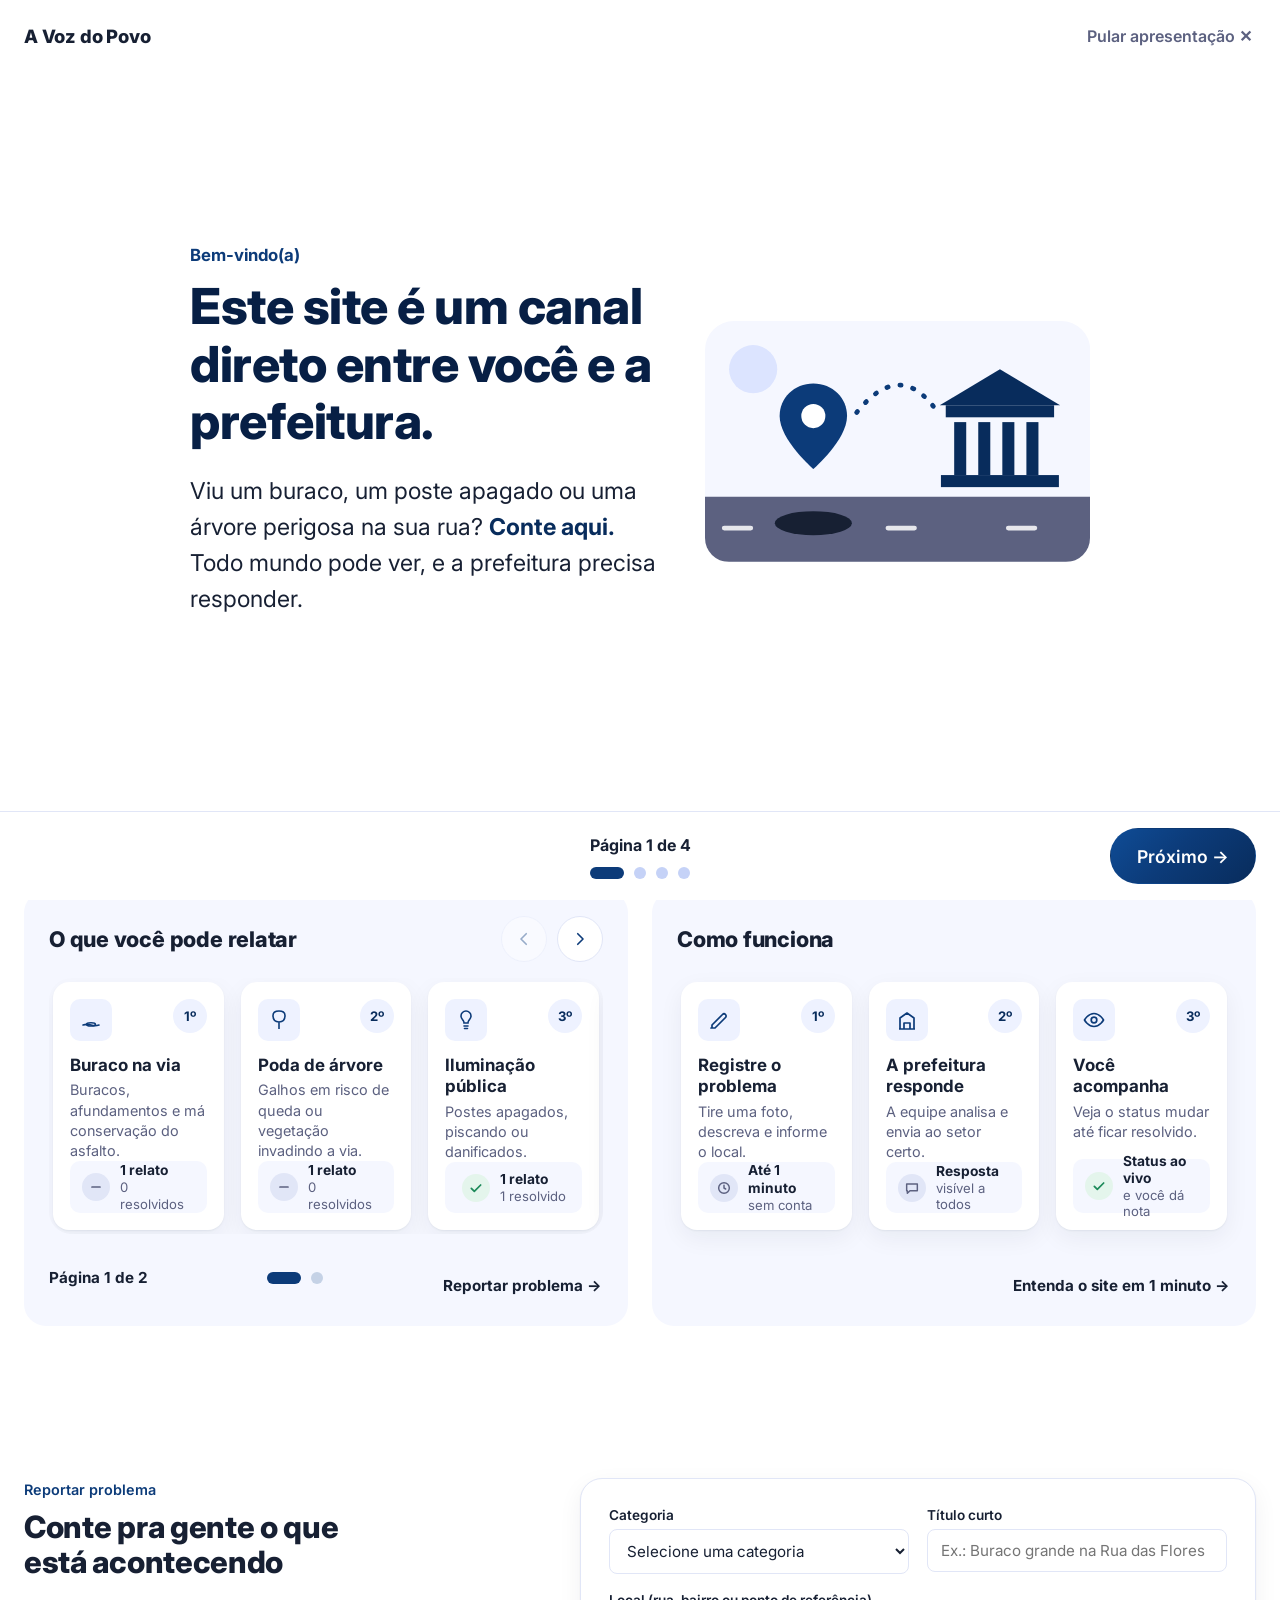
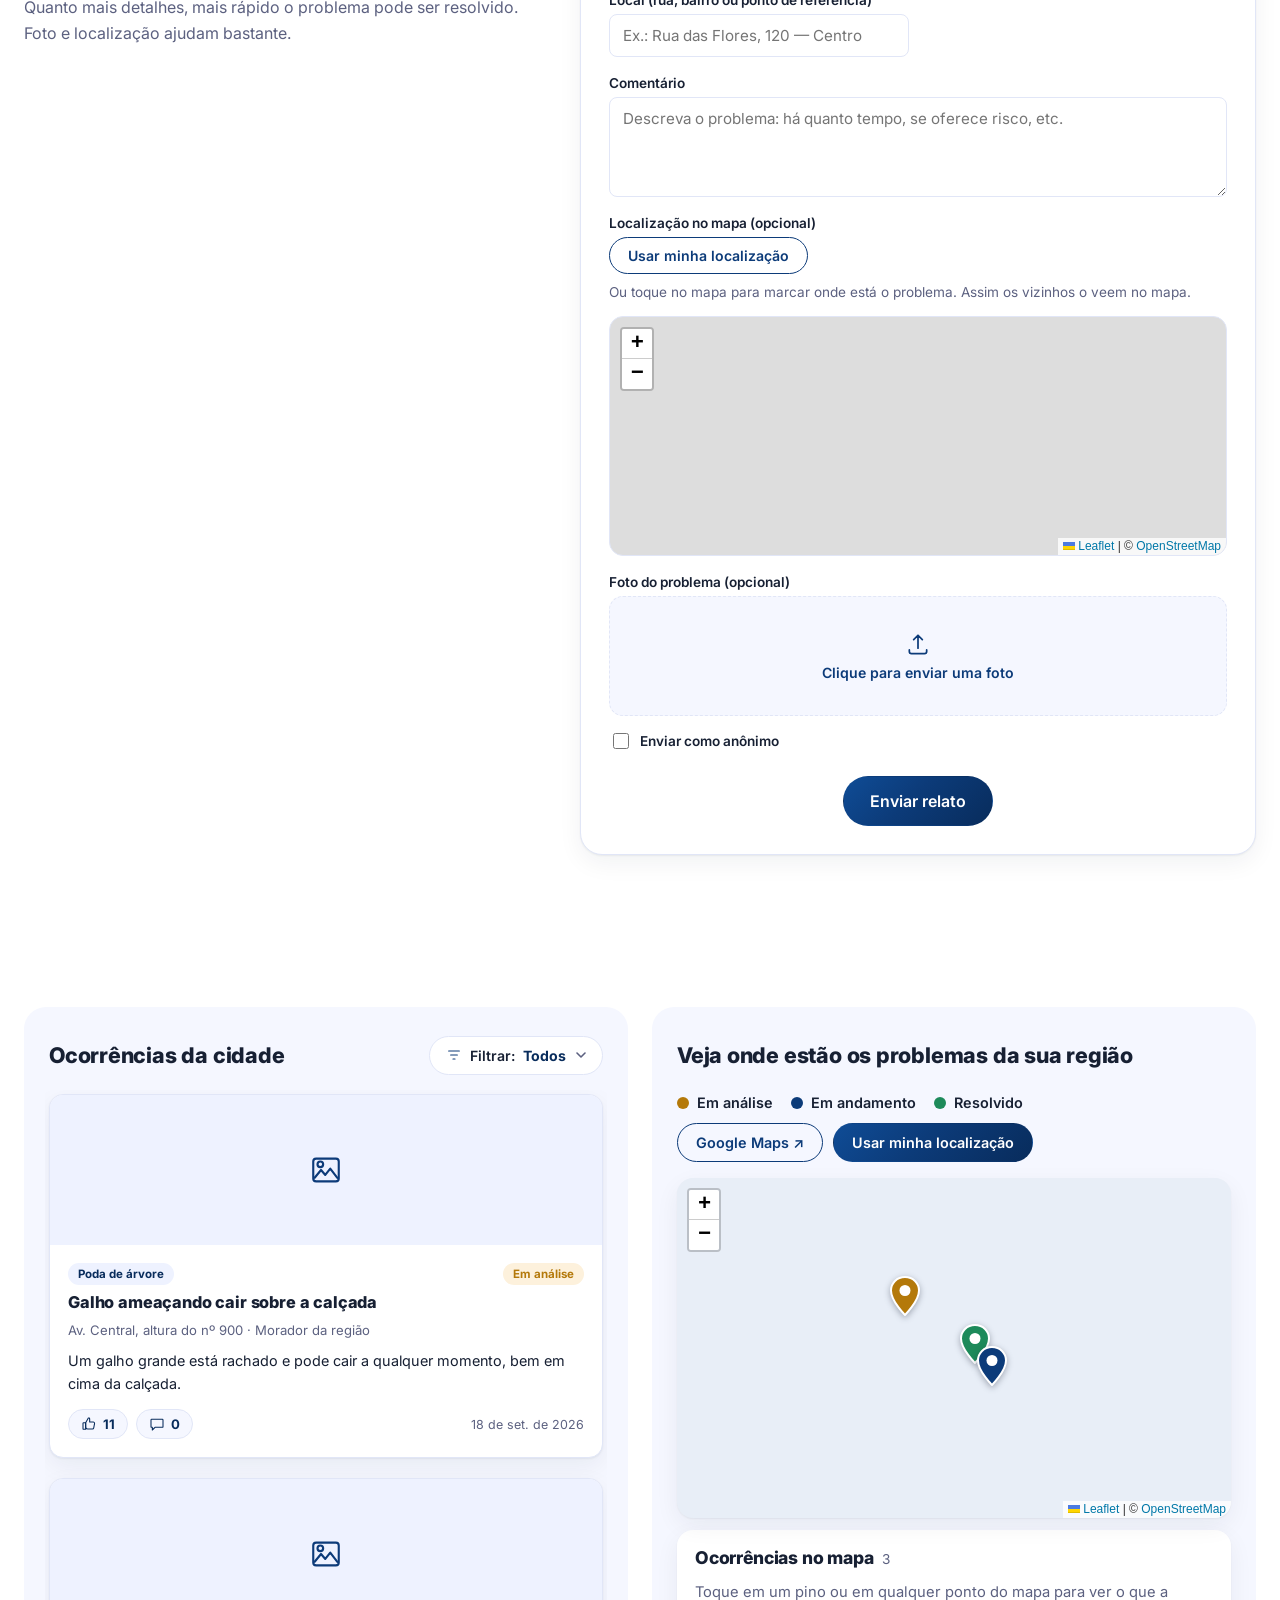
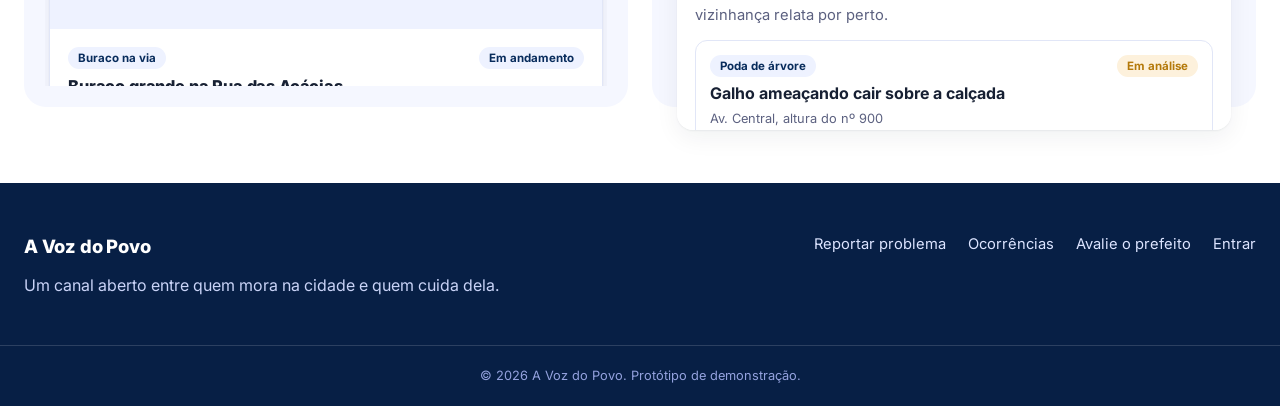
==== index.html @ 89f62aae "Coloca Ocorrências da cidade e o mapa lado a lado no fim da página Co-Authored-By: Claude Sonnet 5 <" ====
<!doctype html>
<html lang="pt-BR">
<head>
<meta charset="UTF-8">
<meta name="viewport" content="width=device-width, initial-scale=1">
<title>A Voz do Povo — Reporte problemas da sua cidade</title>
<meta name="description" content="Plataforma cidadã para relatar buracos, poda de árvores, iluminação e outros problemas urbanos com fotos e acompanhamento.">
<link rel="icon" href="data:image/svg+xml,<svg xmlns=%22http://www.w3.org/2000/svg%22 viewBox=%220 0 100 100%22><rect width=%22100%22 height=%22100%22 rx=%2222%22 fill=%22%230C3B79%22/><text x=%2250%22 y=%2266%22 font-size=%2258%22 text-anchor=%22middle%22 fill=%22white%22 font-family=%22sans-serif%22>V</text></svg>">
<link rel="preconnect" href="https://fonts.googleapis.com">
<link rel="preconnect" href="https://fonts.gstatic.com" crossorigin>
<link href="https://fonts.googleapis.com/css2?family=Inter:wght@400;500;600;700;800;900&display=swap" rel="stylesheet">
 <link rel="stylesheet" href="assets/leaflet/leaflet.css">
 <link rel="stylesheet" href="styles.css">
</head>
<body>

<header class="site-header">
  <div class="wrap header-inner">
    <a class="brand" href="index.html" id="headerBrand">
      <span class="brand-name">A Voz do Povo</span>
    </a>
    <form class="header-search-compact" id="headerSearchCompact" role="search">
      <svg width="16" height="16" viewBox="0 0 24 24" fill="none" aria-hidden="true"><circle cx="11" cy="11" r="7" stroke="#5C6180" stroke-width="1.8"/><path d="m20 20-3.5-3.5" stroke="#5C6180" stroke-width="1.8" stroke-linecap="round"/></svg>
      <input type="search" id="headerSearchCompactInput" placeholder="Buscar ocorrências...">
    </form>
    <div class="nav-panel" id="navPanel">
      <nav class="main-nav" id="mainNav">
        <div class="nav-dropdown">
          <button type="button" class="nav-dropdown-trigger">Para você <svg class="chevron" width="10" height="6" viewBox="0 0 10 6" fill="none"><path d="m1 1 4 4 4-4" stroke="currentColor" stroke-width="1.6" stroke-linecap="round" stroke-linejoin="round"/></svg></button>
          <div class="nav-dropdown-menu">
            <a href="#" data-open-intro>Entenda o site</a>
            <a href="#reportar">Reportar problema</a>
            <a href="#categorias">Categorias</a>
            <a href="#como-funciona">Como funciona</a>
            <a href="#ocorrencias">Ocorrências</a>
            <a href="#mapa">Mapa das ocorrências</a>
            <a href="prefeito.html">Avalie o prefeito</a>
          </div>
        </div>
        <div class="nav-dropdown">
          <button type="button" class="nav-dropdown-trigger">Para a prefeitura <svg class="chevron" width="10" height="6" viewBox="0 0 10 6" fill="none"><path d="m1 1 4 4 4-4" stroke="currentColor" stroke-width="1.6" stroke-linecap="round" stroke-linejoin="round"/></svg></button>
          <div class="nav-dropdown-menu">
            <a href="#ocorrencias" id="navResponderLink" hidden>Responder relatos</a>
            <a href="login.html?tipo=prefeitura#criar-conta" id="navEntrarPrefeituraLink">Sou da prefeitura ou prefeito</a>
            <a href="historico.html">Histórico de partidos</a>
          </div>
        </div>
      </nav>
      <div class="header-actions">
        <span class="user-chip" id="userChip" hidden></span>
        <a class="btn btn-ghost" id="loginLink" href="login.html">Entrar</a>
        <a class="btn btn-primary" href="login.html#criar-conta">Criar conta</a>
      </div>
    </div>
    <button class="nav-toggle" id="navToggle" aria-label="Abrir menu" aria-expanded="false">
      <span></span><span></span><span></span>
    </button>
  </div>
</header>

<main>
  <!-- HERO -->
  <section class="hero">
    <div class="wrap hero-inner">
      <div class="hero-copy">
        <p class="eyebrow">Participação cidadã</p>
        <h1>Seja para reportar ou avaliar,<br> facilitamos o caminho até a prefeitura.</h1>
        <p class="hero-lede">Busque ocorrências da sua rua ou registre um novo problema em menos de um minuto.</p>
        <button type="button" class="hero-intro-link" data-open-intro>
          <svg width="18" height="18" viewBox="0 0 24 24" fill="none" aria-hidden="true"><path d="M4 5.5A1.5 1.5 0 0 1 5.5 4H11v15H5.5A1.5 1.5 0 0 0 4 20.5v-15Zm16 0A1.5 1.5 0 0 0 18.5 4H13v15h5.5a1.5 1.5 0 0 1 1.5 1.5v-15Z" stroke="currentColor" stroke-width="1.6" stroke-linejoin="round"/></svg>
          Primeira vez aqui? Entenda o site em 1 minuto
        </button>

        <form class="hero-search" id="heroSearchForm" role="search">
          <svg width="18" height="18" viewBox="0 0 24 24" fill="none" aria-hidden="true"><circle cx="11" cy="11" r="7" stroke="#5C6180" stroke-width="1.8"/><path d="m20 20-3.5-3.5" stroke="#5C6180" stroke-width="1.8" stroke-linecap="round"/></svg>
          <input type="search" id="heroSearchInput" placeholder="Buscar por rua, bairro ou tipo de problema...">
          <button type="submit" class="btn btn-primary">Buscar</button>
        </form>

        <p class="hero-tools-label">Ferramentas para você</p>
        <div class="hero-tools">
          <a href="#reportar" class="hero-tool hero-tool-primary">
            <span class="hero-tool-icon"><svg width="20" height="20" viewBox="0 0 24 24" fill="none"><path d="M12 5v14M5 12h14" stroke="#fff" stroke-width="1.8" stroke-linecap="round"/></svg></span>
            Reportar problema
          </a>
          <a href="#ocorrencias" class="hero-tool">
            <span class="hero-tool-icon"><svg width="20" height="20" viewBox="0 0 24 24" fill="none"><path d="M4 6h16M4 12h16M4 18h10" stroke="#0C3B79" stroke-width="1.8" stroke-linecap="round"/></svg></span>
            Ver ocorrências
          </a>
          <a href="prefeito.html" class="hero-tool">
            <span class="hero-tool-icon"><svg width="20" height="20" viewBox="0 0 24 24" fill="none"><path d="m12 3 2.4 4.9 5.4.8-3.9 3.8.9 5.4-4.8-2.6-4.8 2.6.9-5.4-3.9-3.8 5.4-.8L12 3Z" stroke="#0C3B79" stroke-width="1.6" stroke-linejoin="round"/></svg></span>
            Avalie o prefeito
          </a>
          <a href="login.html?tipo=prefeitura#criar-conta" class="hero-tool" id="heroPrefeituraTool">
            <span class="hero-tool-icon"><svg width="20" height="20" viewBox="0 0 24 24" fill="none"><path d="M4 21h16M5 21V10l7-5 7 5v11M9 21v-6h6v6" stroke="#0C3B79" stroke-width="1.6" stroke-linejoin="round"/></svg></span>
            Painel da prefeitura
          </a>
        </div>
      </div>
      <div class="hero-art" aria-hidden="true">
        <div class="hero-visual">
          <img src="assets/hero-photo.jpg" alt="" class="hero-photo">
        </div>
      </div>
    </div>
  </section>

  <!-- CATEGORIAS + COMO FUNCIONA (dois painéis lado a lado) -->
  <section class="section" id="categorias">
    <div class="wrap duo-wrap">
      <div class="duo-head">
        <h2>Descubra o que a sua cidade está resolvendo</h2>
        <p>Estes são os tipos de problema que a população relata e como cada um está sendo respondido pela prefeitura.</p>
      </div>
      <div class="duo-grid">

      <div class="balloon-panel duo-panel">
        <div class="cat-carousel" id="catCarousel" aria-roledescription="carrossel" aria-label="Tipos de problema que você pode relatar">
          <div class="cat-carousel-head">
            <h2>O que você pode relatar</h2>
            <div class="cat-arrows">
              <button type="button" class="cat-arrow" id="catPrev" aria-label="Categorias anteriores">
                <svg width="18" height="18" viewBox="0 0 24 24" fill="none" aria-hidden="true"><path d="m15 5-7 7 7 7" stroke="currentColor" stroke-width="2.2" stroke-linecap="round" stroke-linejoin="round"/></svg>
              </button>
              <button type="button" class="cat-arrow" id="catNext" aria-label="Próximas categorias">
                <svg width="18" height="18" viewBox="0 0 24 24" fill="none" aria-hidden="true"><path d="m9 5 7 7-7 7" stroke="currentColor" stroke-width="2.2" stroke-linecap="round" stroke-linejoin="round"/></svg>
              </button>
            </div>
          </div>
          <div class="cat-track" id="catTrack" tabindex="0" aria-label="Deslize para ver as categorias"><!-- injetado via JS --></div>
          <div class="cat-foot">
            <p class="cat-counter" id="catCounter" aria-live="polite">Página 1 de 2</p>
            <div class="cat-dots" id="catDots" role="group" aria-label="Ir para a página"></div>
            <button type="button" class="duo-link cat-report-link" id="catReportLink">Reportar problema <span aria-hidden="true">→</span></button>
          </div>
        </div>
      </div>

      <div class="balloon-panel duo-panel" id="como-funciona">
        <div class="cat-carousel-head">
          <h2>Como funciona</h2>
        </div>
        <ol class="cat-slide-grid steps-grid">
          <li class="cat-card2 step-card">
            <span class="cat-slide-top">
              <span class="cat-slide-icon"><svg width="24" height="24" viewBox="0 0 24 24" fill="none" aria-hidden="true"><path d="M4 20h4l10.5-10.5a2.1 2.1 0 0 0-3-3L5 17v3Z" stroke="currentColor" stroke-width="1.7" stroke-linejoin="round"/></svg></span>
              <span class="cat-rank" aria-hidden="true">1º</span>
            </span>
            <span class="cat-card-name">Registre o problema</span>
            <span class="cat-card-desc">Tire uma foto, descreva e informe o local.</span>
            <span class="cat-slide-stats">
              <span class="cat-stat-badge"><svg width="16" height="16" viewBox="0 0 24 24" fill="none" aria-hidden="true"><circle cx="12" cy="12" r="8" stroke="currentColor" stroke-width="2.2"/><path d="M12 8v4l2.5 1.5" stroke="currentColor" stroke-width="2.2" stroke-linecap="round"/></svg></span>
              <span class="cat-stat-text"><strong>Até 1 minuto</strong><span>sem conta</span></span>
            </span>
          </li>
          <li class="cat-card2 step-card">
            <span class="cat-slide-top">
              <span class="cat-slide-icon"><svg width="24" height="24" viewBox="0 0 24 24" fill="none" aria-hidden="true"><path d="M4 21h16M5 21V10l7-5 7 5v11M9 21v-6h6v6" stroke="currentColor" stroke-width="1.7" stroke-linejoin="round"/></svg></span>
              <span class="cat-rank" aria-hidden="true">2º</span>
            </span>
            <span class="cat-card-name">A prefeitura responde</span>
            <span class="cat-card-desc">A equipe analisa e envia ao setor certo.</span>
            <span class="cat-slide-stats">
              <span class="cat-stat-badge"><svg width="16" height="16" viewBox="0 0 24 24" fill="none" aria-hidden="true"><path d="M4 6h16v10H9l-4 4v-4H4V6Z" stroke="currentColor" stroke-width="2.2" stroke-linejoin="round"/></svg></span>
              <span class="cat-stat-text"><strong>Resposta</strong><span>visível a todos</span></span>
            </span>
          </li>
          <li class="cat-card2 step-card">
            <span class="cat-slide-top">
              <span class="cat-slide-icon"><svg width="24" height="24" viewBox="0 0 24 24" fill="none" aria-hidden="true"><path d="M2.5 12S6 5.5 12 5.5 21.5 12 21.5 12 18 18.5 12 18.5 2.5 12 2.5 12Z" stroke="currentColor" stroke-width="1.7" stroke-linejoin="round"/><circle cx="12" cy="12" r="2.8" stroke="currentColor" stroke-width="1.7"/></svg></span>
              <span class="cat-rank" aria-hidden="true">3º</span>
            </span>
            <span class="cat-card-name">Você acompanha</span>
            <span class="cat-card-desc">Veja o status mudar até ficar resolvido.</span>
            <span class="cat-slide-stats">
              <span class="cat-stat-badge is-ok"><svg width="16" height="16" viewBox="0 0 24 24" fill="none" aria-hidden="true"><path d="m5 12.5 4.5 4.5L19 7.5" stroke="currentColor" stroke-width="2.6" stroke-linecap="round" stroke-linejoin="round"/></svg></span>
              <span class="cat-stat-text"><strong>Status ao vivo</strong><span>e você dá nota</span></span>
            </span>
          </li>
        </ol>
        <div class="cat-foot cat-foot-end">
          <button type="button" class="duo-link" data-open-intro>Entenda o site em 1 minuto <span aria-hidden="true">→</span></button>
        </div>
      </div>

      </div>
    </div>
  </section>

  <!-- FORMULÁRIO -->
  <section class="section" id="reportar">
    <div class="wrap report-wrap">
      <div class="report-intro">
        <p class="eyebrow">Reportar problema</p>
        <h2>Conte pra gente o que está acontecendo</h2>
        <p class="muted">Quanto mais detalhes, mais rápido o problema pode ser resolvido. Foto e localização ajudam bastante.</p>
      </div>

      <form class="report-form" id="reportForm" novalidate>
        <div class="field">
          <label for="categoria">Categoria</label>
          <select id="categoria" name="categoria" required>
            <option value="" disabled selected>Selecione uma categoria</option>
            <option value="Buraco na via">Buraco na via</option>
            <option value="Poda de árvore">Poda de árvore</option>
            <option value="Iluminação pública">Iluminação pública</option>
            <option value="Calçada e acessibilidade">Calçada e acessibilidade</option>
            <option value="Lixo e limpeza">Lixo e limpeza</option>
            <option value="Outro">Outro</option>
          </select>
        </div>

        <div class="field">
          <label for="titulo">Título curto</label>
          <input type="text" id="titulo" name="titulo" maxlength="80" placeholder="Ex.: Buraco grande na Rua das Flores" required>
        </div>

        <div class="field">
          <label for="endereco">Local (rua, bairro ou ponto de referência)</label>
          <input type="text" id="endereco" name="endereco" placeholder="Ex.: Rua das Flores, 120 — Centro" required>
        </div>

        <div class="field field-full">
          <label for="comentario">Comentário</label>
          <textarea id="comentario" name="comentario" rows="4" placeholder="Descreva o problema: há quanto tempo, se oferece risco, etc." required></textarea>
        </div>

        <div class="field field-full">
          <label id="pickLabel">Localização no mapa (opcional)</label>
          <div class="pick-bar">
            <button type="button" class="btn btn-outline" id="pickLocate">Usar minha localização</button>
            <button type="button" class="link-btn" id="pickClear" hidden>Remover marcação</button>
            <a class="link-btn" id="pickGmaps" href="#" target="_blank" rel="noopener" hidden>Conferir no Google Maps ↗</a>
            <span class="pick-hint" id="pickHint">Ou toque no mapa para marcar onde está o problema. Assim os vizinhos o veem no mapa.</span>
          </div>
          <div class="pick-map" id="pickMap" role="application" aria-labelledby="pickLabel"></div>
        </div>

        <div class="field field-full">
          <label for="foto">Foto do problema (opcional)</label>
          <div class="upload-box" id="uploadBox">
            <input type="file" id="foto" name="foto" accept="image/*">
            <div class="upload-empty" id="uploadEmpty">
              <svg width="26" height="26" viewBox="0 0 24 24" fill="none"><path d="M4 16.5V18a2 2 0 0 0 2 2h12a2 2 0 0 0 2-2v-1.5M12 3v12m0-12 4 4m-4-4-4 4" stroke="#0C3B79" stroke-width="1.6" stroke-linecap="round" stroke-linejoin="round"/></svg>
              <span>Clique para enviar uma foto</span>
            </div>
            <img id="uploadPreview" alt="Pré-visualização da foto enviada" hidden>
          </div>
        </div>

        <div class="field field-full anon-row">
          <label class="checkbox">
            <input type="checkbox" id="anonimo" name="anonimo">
            <span>Enviar como anônimo</span>
          </label>
        </div>

        <div class="field field-full form-actions">
          <button type="submit" class="btn btn-primary btn-lg">Enviar relato</button>
          <span class="form-msg" id="formMsg" role="status" aria-live="polite"></span>
        </div>
      </form>
    </div>
  </section>

  <!-- OCORRÊNCIAS + MAPA (dois painéis lado a lado) -->
  <section class="section" id="ocorrencias-mapa">
    <div class="wrap duo-wrap">
      <div class="duo-grid">

        <div class="balloon-panel duo-panel" id="ocorrencias">
          <div class="cat-carousel-head">
            <h2>Ocorrências da cidade</h2>
            <div class="filter-dropdown" id="filterDropdown">
              <button type="button" class="filter-trigger" id="filterTrigger">
                <svg width="16" height="16" viewBox="0 0 24 24" fill="none" aria-hidden="true"><path d="M4 6h16M7 12h10M10.5 18h3" stroke="#0C3B79" stroke-width="1.8" stroke-linecap="round"/></svg>
                Filtrar: <strong id="filterTriggerLabel">Todos</strong>
                <svg class="chevron" width="10" height="6" viewBox="0 0 10 6" fill="none" aria-hidden="true"><path d="m1 1 4 4 4-4" stroke="currentColor" stroke-width="1.6" stroke-linecap="round" stroke-linejoin="round"/></svg>
              </button>
              <div class="filter-menu filter-menu-right">
                <button type="button" class="filter-option is-active" data-filter="todos">Todos</button>
                <button type="button" class="filter-option" data-filter="Em análise">Em análise</button>
                <button type="button" class="filter-option" data-filter="Em andamento">Em andamento</button>
                <button type="button" class="filter-option" data-filter="Resolvido">Resolvido</button>
                <button type="button" class="filter-option" data-filter="Respondidos">Respondidos</button>
                <button type="button" class="filter-option" data-filter="Não respondidos">Não respondidos</button>
              </div>
            </div>
          </div>

          <p class="search-indicator" id="searchIndicator" hidden>
            Resultados para "<span id="searchIndicatorTerm"></span>"
            <button type="button" id="searchIndicatorClear">✕ limpar busca</button>
          </p>

          <div class="feed-scroll">
            <div class="feed-grid" id="feedGrid"><!-- injetado via JS --></div>
            <p class="feed-empty" id="feedEmpty" hidden>Nenhuma ocorrência encontrada para esse filtro.</p>
          </div>
        </div>

        <div class="balloon-panel duo-panel" id="mapa">
          <div class="cat-carousel-head">
            <h2>Veja onde estão os problemas da sua região</h2>
          </div>
          <div class="map-toolbar">
            <ul class="map-legend" aria-label="Legenda dos pinos">
              <li><span class="dot dot-analise"></span>Em análise</li>
              <li><span class="dot dot-andamento"></span>Em andamento</li>
              <li><span class="dot dot-resolvido"></span>Resolvido</li>
            </ul>
            <div class="map-actions">
              <a class="btn btn-outline" id="mapGmaps" href="https://www.google.com/maps" target="_blank" rel="noopener">Google Maps ↗</a>
              <button type="button" class="btn btn-primary" id="mapLocate">Usar minha localização</button>
            </div>
          </div>
          <div class="map-stack">
            <div class="map-canvas" id="occMap" role="application" aria-label="Mapa das ocorrências. As mesmas informações estão na lista abaixo do mapa."></div>
            <aside class="map-side" id="mapSide" aria-live="polite"></aside>
          </div>
        </div>

      </div>
    </div>
  </section>
</main>

<footer class="site-footer">
  <div class="wrap footer-inner">
    <div>
      <span class="brand-name light">A Voz do Povo</span>
      <p class="muted-light">Um canal aberto entre quem mora na cidade e quem cuida dela.</p>
    </div>
    <div class="footer-links">
      <a href="#reportar">Reportar problema</a>
      <a href="#ocorrencias">Ocorrências</a>
      <a href="prefeito.html">Avalie o prefeito</a>
      <a href="login.html">Entrar</a>
    </div>
  </div>
  <p class="footer-copy">© <span id="year"></span> A Voz do Povo. Protótipo de demonstração.</p>
</footer>
<!-- APRESENTAÇÃO EM PÁGINAS (primeira visita) -->
<div class="intro" id="intro" role="dialog" aria-modal="true" aria-label="Apresentação: entenda o que é A Voz do Povo" hidden>
  <div class="intro-top">
    <span class="brand-name">A Voz do Povo</span>
    <button type="button" class="intro-skip" id="introSkip">Pular apresentação <span aria-hidden="true">✕</span></button>
  </div>

  <div class="intro-stage" id="introStage">

    <section class="intro-slide" aria-labelledby="introT1">
      <div class="intro-grid">
        <div class="intro-text">
          <p class="intro-eyebrow">Bem-vindo(a)</p>
          <h2 id="introT1" tabindex="-1">Este site é um canal direto entre você e a prefeitura.</h2>
          <p class="intro-lead">Viu um buraco, um poste apagado ou uma árvore perigosa na sua rua? <strong>Conte aqui.</strong> Todo mundo pode ver, e a prefeitura precisa responder.</p>
        </div>
        <svg class="intro-art" viewBox="0 0 320 200" role="img" aria-label="Ilustração: um alerta marcando um buraco na rua, ligado ao prédio da prefeitura">
          <rect width="320" height="200" rx="24" fill="#F5F7FF"/>
          <circle cx="40" cy="40" r="20" fill="#DCE4FF"/>
          <g fill="#082C5C">
            <path d="M195 70 L245 40 L295 70Z"/>
            <rect x="200" y="70" width="90" height="10"/>
            <rect x="207" y="84" width="10" height="44"/><rect x="227" y="84" width="10" height="44"/><rect x="247" y="84" width="10" height="44"/><rect x="267" y="84" width="10" height="44"/>
            <rect x="196" y="128" width="98" height="10"/>
          </g>
          <rect x="0" y="146" width="320" height="54" fill="#5C6180"/>
          <g fill="#fff" opacity=".85"><rect x="14" y="170" width="26" height="4" rx="2"/><rect x="150" y="170" width="26" height="4" rx="2"/><rect x="250" y="170" width="26" height="4" rx="2"/></g>
          <ellipse cx="90" cy="168" rx="32" ry="10" fill="#172033"/>
          <path d="M90 52c-16 0-28 12-28 27 0 20 28 44 28 44s28-24 28-44c0-15-12-27-28-27z" fill="#0C3B79"/>
          <circle cx="90" cy="79" r="10" fill="#fff"/>
          <path d="M126 76 C 150 46, 172 46, 192 74" stroke="#0C3B79" stroke-width="4" stroke-dasharray="1 10" stroke-linecap="round" fill="none"/>
        </svg>
      </div>
    </section>

    <section class="intro-slide" aria-labelledby="introT2" hidden>
      <p class="intro-eyebrow">Como funciona</p>
      <h2 id="introT2" tabindex="-1">São só 3 passos.</h2>
      <ol class="intro-steps">
        <li>
          <span class="intro-step-n" aria-hidden="true">1</span>
          <h3>Você conta o problema</h3>
          <p>Escreva o que viu e, se quiser, envie uma foto. Leva menos de 1 minuto.</p>
        </li>
        <li>
          <span class="intro-step-n" aria-hidden="true">2</span>
          <h3>A prefeitura responde</h3>
          <p>A resposta aparece para todos. O problema passa de “Em análise” para “Em andamento” e “Resolvido”.</p>
        </li>
        <li>
          <span class="intro-step-n" aria-hidden="true">3</span>
          <h3>Todos acompanham</h3>
          <p>Você e seus vizinhos veem o andamento e dão uma nota para a gestão.</p>
        </li>
      </ol>
    </section>

    <section class="intro-slide" aria-labelledby="introT3" hidden>
      <p class="intro-eyebrow">Você não está sozinho</p>
      <h2 id="introT3" tabindex="-1">Aqui a cidade conversa e fiscaliza.</h2>
      <ul class="intro-features">
        <li>
          <span class="intro-icon" aria-hidden="true"><svg width="30" height="30" viewBox="0 0 24 24" fill="none"><path d="M4 5h16a1 1 0 0 1 1 1v10a1 1 0 0 1-1 1H9l-4 4v-4H4a1 1 0 0 1-1-1V6a1 1 0 0 1 1-1Z" stroke="currentColor" stroke-width="1.7" stroke-linejoin="round"/></svg></span>
          <div><h3>Vizinhos participam</h3><p>Curta e comente os relatos de outras pessoas do seu bairro.</p></div>
        </li>
        <li>
          <span class="intro-icon" aria-hidden="true"><svg width="30" height="30" viewBox="0 0 24 24" fill="none"><path d="m12 3 2.4 4.9 5.4.8-3.9 3.8.9 5.4-4.8-2.6-4.8 2.6.9-5.4-3.9-3.8 5.4-.8L12 3Z" stroke="currentColor" stroke-width="1.7" stroke-linejoin="round"/></svg></span>
          <div><h3>Você avalia o prefeito</h3><p>Dê de 1 a 5 estrelas depois de ver o que foi resolvido.</p></div>
        </li>
        <li>
          <span class="intro-icon" aria-hidden="true"><svg width="30" height="30" viewBox="0 0 24 24" fill="none"><path d="M5 20V11M12 20V5M19 20v-6" stroke="currentColor" stroke-width="2.2" stroke-linecap="round"/></svg></span>
          <div><h3>Você sabe quem governou</h3><p>Veja quais partidos já estiveram no poder, por quanto tempo e o que fizeram.</p></div>
        </li>
      </ul>
    </section>

    <section class="intro-slide" aria-labelledby="introT4" hidden>
      <p class="intro-eyebrow">Pronto para começar?</p>
      <h2 id="introT4" tabindex="-1">Comece agora. É rápido e não precisa de conta.</h2>
      <p class="intro-lead">Escolha o que você quer fazer primeiro:</p>
      <div class="intro-cta">
        <button type="button" class="btn btn-primary btn-lg" data-intro-action="report">Reportar um problema</button>
        <button type="button" class="btn btn-outline btn-lg" data-intro-action="feed">Ver o que a vizinhança já reportou</button>
        <button type="button" class="link-btn intro-explore" data-intro-action="explore">Só quero explorar o site</button>
      </div>
    </section>

  </div>

  <div class="intro-bottom">
    <button type="button" class="btn btn-outline btn-lg intro-prev" id="introPrev">← Voltar</button>
    <div class="intro-progress">
      <p class="intro-page" id="introPage" aria-live="polite">Página 1 de 4</p>
      <div class="intro-dots" id="introDots" role="group" aria-label="Ir para a página"></div>
    </div>
    <button type="button" class="btn btn-primary btn-lg intro-next" id="introNext">Próximo →</button>
  </div>
</div>

<script src="assets/leaflet/leaflet.js"></script>
<script src="main.js"></script>
<script src="map.js"></script>
<script src="intro.js"></script>
<div class="toast" id="toast" role="status" aria-live="polite"></div>


</body>
</html>
---- assets/leaflet/leaflet.css ----
/* required styles */

.leaflet-pane,
.leaflet-tile,
.leaflet-marker-icon,
.leaflet-marker-shadow,
.leaflet-tile-container,
.leaflet-pane > svg,
.leaflet-pane > canvas,
.leaflet-zoom-box,
.leaflet-image-layer,
.leaflet-layer {
	position: absolute;
	left: 0;
	top: 0;
	}
.leaflet-container {
	overflow: hidden;
	}
.leaflet-tile,
.leaflet-marker-icon,
.leaflet-marker-shadow {
	-webkit-user-select: none;
	   -moz-user-select: none;
	        user-select: none;
	  -webkit-user-drag: none;
	}
/* Prevents IE11 from highlighting tiles in blue */
.leaflet-tile::selection {
	background: transparent;
}
/* Safari renders non-retina tile on retina better with this, but Chrome is worse */
.leaflet-safari .leaflet-tile {
	image-rendering: -webkit-optimize-contrast;
	}
/* hack that prevents hw layers "stretching" when loading new tiles */
.leaflet-safari .leaflet-tile-container {
	width: 1600px;
	height: 1600px;
	-webkit-transform-origin: 0 0;
	}
.leaflet-marker-icon,
.leaflet-marker-shadow {
	display: block;
	}
/* .leaflet-container svg: reset svg max-width decleration shipped in Joomla! (joomla.org) 3.x */
/* .leaflet-container img: map is broken in FF if you have max-width: 100% on tiles */
.leaflet-container .leaflet-overlay-pane svg {
	max-width: none !important;
	max-height: none !important;
	}
.leaflet-container .leaflet-marker-pane img,
.leaflet-container .leaflet-shadow-pane img,
.leaflet-container .leaflet-tile-pane img,
.leaflet-container img.leaflet-image-layer,
.leaflet-container .leaflet-tile {
	max-width: none !important;
	max-height: none !important;
	width: auto;
	padding: 0;
	}

.leaflet-container img.leaflet-tile {
	/* See: https://bugs.chromium.org/p/chromium/issues/detail?id=600120 */
	mix-blend-mode: plus-lighter;
}

.leaflet-container.leaflet-touch-zoom {
	-ms-touch-action: pan-x pan-y;
	touch-action: pan-x pan-y;
	}
.leaflet-container.leaflet-touch-drag {
	-ms-touch-action: pinch-zoom;
	/* Fallback for FF which doesn't support pinch-zoom */
	touch-action: none;
	touch-action: pinch-zoom;
}
.leaflet-container.leaflet-touch-drag.leaflet-touch-zoom {
	-ms-touch-action: none;
	touch-action: none;
}
.leaflet-container {
	-webkit-tap-highlight-color: transparent;
}
.leaflet-container a {
	-webkit-tap-highlight-color: rgba(51, 181, 229, 0.4);
}
.leaflet-tile {
	filter: inherit;
	visibility: hidden;
	}
.leaflet-tile-loaded {
	visibility: inherit;
	}
.leaflet-zoom-box {
	width: 0;
	height: 0;
	-moz-box-sizing: border-box;
	     box-sizing: border-box;
	z-index: 800;
	}
/* workaround for https://bugzilla.mozilla.org/show_bug.cgi?id=888319 */
.leaflet-overlay-pane svg {
	-moz-user-select: none;
	}

.leaflet-pane         { z-index: 400; }

.leaflet-tile-pane    { z-index: 200; }
.leaflet-overlay-pane { z-index: 400; }
.leaflet-shadow-pane  { z-index: 500; }
.leaflet-marker-pane  { z-index: 600; }
.leaflet-tooltip-pane   { z-index: 650; }
.leaflet-popup-pane   { z-index: 700; }

.leaflet-map-pane canvas { z-index: 100; }
.leaflet-map-pane svg    { z-index: 200; }

.leaflet-vml-shape {
	width: 1px;
	height: 1px;
	}
.lvml {
	behavior: url(#default#VML);
	display: inline-block;
	position: absolute;
	}


/* control positioning */

.leaflet-control {
	position: relative;
	z-index: 800;
	pointer-events: visiblePainted; /* IE 9-10 doesn't have auto */
	pointer-events: auto;
	}
.leaflet-top,
.leaflet-bottom {
	position: absolute;
	z-index: 1000;
	pointer-events: none;
	}
.leaflet-top {
	top: 0;
	}
.leaflet-right {
	right: 0;
	}
.leaflet-bottom {
	bottom: 0;
	}
.leaflet-left {
	left: 0;
	}
.leaflet-control {
	float: left;
	clear: both;
	}
.leaflet-right .leaflet-control {
	float: right;
	}
.leaflet-top .leaflet-control {
	margin-top: 10px;
	}
.leaflet-bottom .leaflet-control {
	margin-bottom: 10px;
	}
.leaflet-left .leaflet-control {
	margin-left: 10px;
	}
.leaflet-right .leaflet-control {
	margin-right: 10px;
	}


/* zoom and fade animations */

.leaflet-fade-anim .leaflet-popup {
	opacity: 0;
	-webkit-transition: opacity 0.2s linear;
	   -moz-transition: opacity 0.2s linear;
	        transition: opacity 0.2s linear;
	}
.leaflet-fade-anim .leaflet-map-pane .leaflet-popup {
	opacity: 1;
	}
.leaflet-zoom-animated {
	-webkit-transform-origin: 0 0;
	    -ms-transform-origin: 0 0;
	        transform-origin: 0 0;
	}
svg.leaflet-zoom-animated {
	will-change: transform;
}

.leaflet-zoom-anim .leaflet-zoom-animated {
	-webkit-transition: -webkit-transform 0.25s cubic-bezier(0,0,0.25,1);
	   -moz-transition:    -moz-transform 0.25s cubic-bezier(0,0,0.25,1);
	        transition:         transform 0.25s cubic-bezier(0,0,0.25,1);
	}
.leaflet-zoom-anim .leaflet-tile,
.leaflet-pan-anim .leaflet-tile {
	-webkit-transition: none;
	   -moz-transition: none;
	        transition: none;
	}

.leaflet-zoom-anim .leaflet-zoom-hide {
	visibility: hidden;
	}


/* cursors */

.leaflet-interactive {
	cursor: pointer;
	}
.leaflet-grab {
	cursor: -webkit-grab;
	cursor:    -moz-grab;
	cursor:         grab;
	}
.leaflet-crosshair,
.leaflet-crosshair .leaflet-interactive {
	cursor: crosshair;
	}
.leaflet-popup-pane,
.leaflet-control {
	cursor: auto;
	}
.leaflet-dragging .leaflet-grab,
.leaflet-dragging .leaflet-grab .leaflet-interactive,
.leaflet-dragging .leaflet-marker-draggable {
	cursor: move;
	cursor: -webkit-grabbing;
	cursor:    -moz-grabbing;
	cursor:         grabbing;
	}

/* marker & overlays interactivity */
.leaflet-marker-icon,
.leaflet-marker-shadow,
.leaflet-image-layer,
.leaflet-pane > svg path,
.leaflet-tile-container {
	pointer-events: none;
	}

.leaflet-marker-icon.leaflet-interactive,
.leaflet-image-layer.leaflet-interactive,
.leaflet-pane > svg path.leaflet-interactive,
svg.leaflet-image-layer.leaflet-interactive path {
	pointer-events: visiblePainted; /* IE 9-10 doesn't have auto */
	pointer-events: auto;
	}

/* visual tweaks */

.leaflet-container {
	background: #ddd;
	outline-offset: 1px;
	}
.leaflet-container a {
	color: #0078A8;
	}
.leaflet-zoom-box {
	border: 2px dotted #38f;
	background: rgba(255,255,255,0.5);
	}


/* general typography */
.leaflet-container {
	font-family: "Helvetica Neue", Arial, Helvetica, sans-serif;
	font-size: 12px;
	font-size: 0.75rem;
	line-height: 1.5;
	}


/* general toolbar styles */

.leaflet-bar {
	box-shadow: 0 1px 5px rgba(0,0,0,0.65);
	border-radius: 4px;
	}
.leaflet-bar a {
	background-color: #fff;
	border-bottom: 1px solid #ccc;
	width: 26px;
	height: 26px;
	line-height: 26px;
	display: block;
	text-align: center;
	text-decoration: none;
	color: black;
	}
.leaflet-bar a,
.leaflet-control-layers-toggle {
	background-position: 50% 50%;
	background-repeat: no-repeat;
	display: block;
	}
.leaflet-bar a:hover,
.leaflet-bar a:focus {
	background-color: #f4f4f4;
	}
.leaflet-bar a:first-child {
	border-top-left-radius: 4px;
	border-top-right-radius: 4px;
	}
.leaflet-bar a:last-child {
	border-bottom-left-radius: 4px;
	border-bottom-right-radius: 4px;
	border-bottom: none;
	}
.leaflet-bar a.leaflet-disabled {
	cursor: default;
	background-color: #f4f4f4;
	color: #bbb;
	}

.leaflet-touch .leaflet-bar a {
	width: 30px;
	height: 30px;
	line-height: 30px;
	}
.leaflet-touch .leaflet-bar a:first-child {
	border-top-left-radius: 2px;
	border-top-right-radius: 2px;
	}
.leaflet-touch .leaflet-bar a:last-child {
	border-bottom-left-radius: 2px;
	border-bottom-right-radius: 2px;
	}

/* zoom control */

.leaflet-control-zoom-in,
.leaflet-control-zoom-out {
	font: bold 18px 'Lucida Console', Monaco, monospace;
	text-indent: 1px;
	}

.leaflet-touch .leaflet-control-zoom-in, .leaflet-touch .leaflet-control-zoom-out  {
	font-size: 22px;
	}


/* layers control */

.leaflet-control-layers {
	box-shadow: 0 1px 5px rgba(0,0,0,0.4);
	background: #fff;
	border-radius: 5px;
	}
.leaflet-control-layers-toggle {
	background-image: url(images/layers.png);
	width: 36px;
	height: 36px;
	}
.leaflet-retina .leaflet-control-layers-toggle {
	background-image: url(images/layers-2x.png);
	background-size: 26px 26px;
	}
.leaflet-touch .leaflet-control-layers-toggle {
	width: 44px;
	height: 44px;
	}
.leaflet-control-layers .leaflet-control-layers-list,
.leaflet-control-layers-expanded .leaflet-control-layers-toggle {
	display: none;
	}
.leaflet-control-layers-expanded .leaflet-control-layers-list {
	display: block;
	position: relative;
	}
.leaflet-control-layers-expanded {
	padding: 6px 10px 6px 6px;
	color: #333;
	background: #fff;
	}
.leaflet-control-layers-scrollbar {
	overflow-y: scroll;
	overflow-x: hidden;
	padding-right: 5px;
	}
.leaflet-control-layers-selector {
	margin-top: 2px;
	position: relative;
	top: 1px;
	}
.leaflet-control-layers label {
	display: block;
	font-size: 13px;
	font-size: 1.08333em;
	}
.leaflet-control-layers-separator {
	height: 0;
	border-top: 1px solid #ddd;
	margin: 5px -10px 5px -6px;
	}

/* Default icon URLs */
.leaflet-default-icon-path { /* used only in path-guessing heuristic, see L.Icon.Default */
	background-image: url(images/marker-icon.png);
	}


/* attribution and scale controls */

.leaflet-container .leaflet-control-attribution {
	background: #fff;
	background: rgba(255, 255, 255, 0.8);
	margin: 0;
	}
.leaflet-control-attribution,
.leaflet-control-scale-line {
	padding: 0 5px;
	color: #333;
	line-height: 1.4;
	}
.leaflet-control-attribution a {
	text-decoration: none;
	}
.leaflet-control-attribution a:hover,
.leaflet-control-attribution a:focus {
	text-decoration: underline;
	}
.leaflet-attribution-flag {
	display: inline !important;
	vertical-align: baseline !important;
	width: 1em;
	height: 0.6669em;
	}
.leaflet-left .leaflet-control-scale {
	margin-left: 5px;
	}
.leaflet-bottom .leaflet-control-scale {
	margin-bottom: 5px;
	}
.leaflet-control-scale-line {
	border: 2px solid #777;
	border-top: none;
	line-height: 1.1;
	padding: 2px 5px 1px;
	white-space: nowrap;
	-moz-box-sizing: border-box;
	     box-sizing: border-box;
	background: rgba(255, 255, 255, 0.8);
	text-shadow: 1px 1px #fff;
	}
.leaflet-control-scale-line:not(:first-child) {
	border-top: 2px solid #777;
	border-bottom: none;
	margin-top: -2px;
	}
.leaflet-control-scale-line:not(:first-child):not(:last-child) {
	border-bottom: 2px solid #777;
	}

.leaflet-touch .leaflet-control-attribution,
.leaflet-touch .leaflet-control-layers,
.leaflet-touch .leaflet-bar {
	box-shadow: none;
	}
.leaflet-touch .leaflet-control-layers,
.leaflet-touch .leaflet-bar {
	border: 2px solid rgba(0,0,0,0.2);
	background-clip: padding-box;
	}


/* popup */

.leaflet-popup {
	position: absolute;
	text-align: center;
	margin-bottom: 20px;
	}
.leaflet-popup-content-wrapper {
	padding: 1px;
	text-align: left;
	border-radius: 12px;
	}
.leaflet-popup-content {
	margin: 13px 24px 13px 20px;
	line-height: 1.3;
	font-size: 13px;
	font-size: 1.08333em;
	min-height: 1px;
	}
.leaflet-popup-content p {
	margin: 17px 0;
	margin: 1.3em 0;
	}
.leaflet-popup-tip-container {
	width: 40px;
	height: 20px;
	position: absolute;
	left: 50%;
	margin-top: -1px;
	margin-left: -20px;
	overflow: hidden;
	pointer-events: none;
	}
.leaflet-popup-tip {
	width: 17px;
	height: 17px;
	padding: 1px;

	margin: -10px auto 0;
	pointer-events: auto;

	-webkit-transform: rotate(45deg);
	   -moz-transform: rotate(45deg);
	    -ms-transform: rotate(45deg);
	        transform: rotate(45deg);
	}
.leaflet-popup-content-wrapper,
.leaflet-popup-tip {
	background: white;
	color: #333;
	box-shadow: 0 3px 14px rgba(0,0,0,0.4);
	}
.leaflet-container a.leaflet-popup-close-button {
	position: absolute;
	top: 0;
	right: 0;
	border: none;
	text-align: center;
	width: 24px;
	height: 24px;
	font: 16px/24px Tahoma, Verdana, sans-serif;
	color: #757575;
	text-decoration: none;
	background: transparent;
	}
.leaflet-container a.leaflet-popup-close-button:hover,
.leaflet-container a.leaflet-popup-close-button:focus {
	color: #585858;
	}
.leaflet-popup-scrolled {
	overflow: auto;
	}

.leaflet-oldie .leaflet-popup-content-wrapper {
	-ms-zoom: 1;
	}
.leaflet-oldie .leaflet-popup-tip {
	width: 24px;
	margin: 0 auto;

	-ms-filter: "progid:DXImageTransform.Microsoft.Matrix(M11=0.70710678, M12=0.70710678, M21=-0.70710678, M22=0.70710678)";
	filter: progid:DXImageTransform.Microsoft.Matrix(M11=0.70710678, M12=0.70710678, M21=-0.70710678, M22=0.70710678);
	}

.leaflet-oldie .leaflet-control-zoom,
.leaflet-oldie .leaflet-control-layers,
.leaflet-oldie .leaflet-popup-content-wrapper,
.leaflet-oldie .leaflet-popup-tip {
	border: 1px solid #999;
	}


/* div icon */

.leaflet-div-icon {
	background: #fff;
	border: 1px solid #666;
	}


/* Tooltip */
/* Base styles for the element that has a tooltip */
.leaflet-tooltip {
	position: absolute;
	padding: 6px;
	background-color: #fff;
	border: 1px solid #fff;
	border-radius: 3px;
	color: #222;
	white-space: nowrap;
	-webkit-user-select: none;
	-moz-user-select: none;
	-ms-user-select: none;
	user-select: none;
	pointer-events: none;
	box-shadow: 0 1px 3px rgba(0,0,0,0.4);
	}
.leaflet-tooltip.leaflet-interactive {
	cursor: pointer;
	pointer-events: auto;
	}
.leaflet-tooltip-top:before,
.leaflet-tooltip-bottom:before,
.leaflet-tooltip-left:before,
.leaflet-tooltip-right:before {
	position: absolute;
	pointer-events: none;
	border: 6px solid transparent;
	background: transparent;
	content: "";
	}

/* Directions */

.leaflet-tooltip-bottom {
	margin-top: 6px;
}
.leaflet-tooltip-top {
	margin-top: -6px;
}
.leaflet-tooltip-bottom:before,
.leaflet-tooltip-top:before {
	left: 50%;
	margin-left: -6px;
	}
.leaflet-tooltip-top:before {
	bottom: 0;
	margin-bottom: -12px;
	border-top-color: #fff;
	}
.leaflet-tooltip-bottom:before {
	top: 0;
	margin-top: -12px;
	margin-left: -6px;
	border-bottom-color: #fff;
	}
.leaflet-tooltip-left {
	margin-left: -6px;
}
.leaflet-tooltip-right {
	margin-left: 6px;
}
.leaflet-tooltip-left:before,
.leaflet-tooltip-right:before {
	top: 50%;
	margin-top: -6px;
	}
.leaflet-tooltip-left:before {
	right: 0;
	margin-right: -12px;
	border-left-color: #fff;
	}
.leaflet-tooltip-right:before {
	left: 0;
	margin-left: -12px;
	border-right-color: #fff;
	}

/* Printing */

@media print {
	/* Prevent printers from removing background-images of controls. */
	.leaflet-control {
		-webkit-print-color-adjust: exact;
		print-color-adjust: exact;
		}
	}
---- styles.css ----
/* ============ TOKENS ============ */
:root{
  --royal: #0C3B79;
  --royal-dark: #082C5C;
  --royal-deep: #071F45;
  --royal-light: #EEF2FF;
  --royal-tint: #F5F7FF;
  --white: #FFFFFF;
  --ink: #172033;
  --muted: #5C6180;
  --line: #E1E6F7;
  --success: #1D8A5A;
  --warning: #B4790A;

  --font-display: "Inter", -apple-system, BlinkMacSystemFont, sans-serif;
  --font-body: "Inter", -apple-system, BlinkMacSystemFont, sans-serif;

  --radius-s: 8px;
  --radius-m: 14px;
  --radius-l: 22px;
  --shadow-card: 0 1px 2px rgba(23,32,51,0.06), 0 8px 24px rgba(23,32,51,0.06);
}

*{box-sizing:border-box;}
[hidden]{display:none !important;}
html{scroll-behavior:smooth;}
body{
  margin:0;
  font-family:var(--font-body);
  color:var(--ink);
  background:var(--white);
  -webkit-font-smoothing:antialiased;
}
img{max-width:100%;display:block;}
a{color:inherit;}
h1,h2,h3{font-family:var(--font-display); margin:0 0 .4em; line-height:1.15; font-weight:800; letter-spacing:-.01em;}
p{line-height:1.6;}
.muted{color:var(--muted);}
.muted-light{color:#C9D3F7;}
.wrap{max-width:1500px; margin:0 auto; padding:0 24px;}

.eyebrow{
  font-size:.9rem;
  color:var(--royal);
  font-weight:600;
  margin:0 0 .5em;
}

button{font-family:inherit;}

/* ============ BUTTONS ============ */
.btn{
  display:inline-flex; align-items:center; justify-content:center;
  gap:8px;
  padding:11px 20px;
  border-radius:999px;
  font-weight:600;
  font-size:.95rem;
  text-decoration:none;
  border:1.5px solid transparent;
  cursor:pointer;
  transition:transform .12s ease, background .15s ease, border-color .15s ease;
}
.btn:active{transform:translateY(1px);}
.btn-primary{background:linear-gradient(135deg,#0F4C96 0%,var(--royal) 45%,var(--royal-dark) 100%); color:var(--white);}
.btn-primary:hover{background:var(--royal-dark);}
.btn-outline{background:transparent; color:var(--royal); border-color:var(--royal);}
.btn-outline:hover{background:var(--royal-light);}
.btn-ghost{background:transparent; color:var(--ink);}
.btn-ghost:hover{color:var(--royal);}
.btn-lg{padding:14px 26px; font-size:1rem;}
.btn-block{width:100%;}

/* ============ HEADER ============ */
.site-header{
  position:sticky; top:0; z-index:50;
  background:rgba(255,255,255,0.92);
  backdrop-filter:blur(8px);
  border-bottom:1px solid var(--line);
}
.header-inner{
  display:flex; align-items:center; gap:24px;
  height:72px;
}
.brand{display:flex; align-items:center; gap:10px; text-decoration:none;}
.header-search-compact{display:none;}
.brand-name{font-family:var(--font-display); font-weight:800; font-size:1.15rem; color:var(--ink); letter-spacing:-.01em;}
.brand-name.light{color:var(--white);}

.nav-panel{display:contents;}
.main-nav{display:flex; align-items:center; gap:4px; margin-left:8px;}
.nav-dropdown{position:relative;}
.nav-dropdown-trigger{
  display:flex; align-items:center; gap:6px;
  background:none; border:0; cursor:pointer; font-family:inherit;
  color:var(--ink); font-weight:600; font-size:.95rem; padding:10px 12px; border-radius:var(--radius-s);
}
.nav-dropdown-trigger:hover{color:var(--royal); background:var(--royal-tint);}
.nav-dropdown-trigger .chevron{transition:transform .15s ease;}
.nav-dropdown.is-open .nav-dropdown-trigger{color:var(--royal); background:var(--royal-tint);}
.nav-dropdown.is-open .chevron{transform:rotate(180deg);}
.nav-dropdown-menu{
  display:none; flex-direction:column; gap:2px;
  position:absolute; top:calc(100% + 6px); left:0; min-width:200px;
  background:var(--white); border:1px solid var(--line); border-radius:var(--radius-m);
  padding:8px; box-shadow:var(--shadow-card); z-index:60;
}
.nav-dropdown.is-open .nav-dropdown-menu{display:flex;}
.nav-dropdown-menu a, .nav-dropdown-menu button{
  display:block; width:100%; text-align:left; text-decoration:none;
  background:none; border:0; cursor:pointer; font-family:inherit;
  color:var(--ink); font-weight:500; font-size:.92rem; padding:9px 10px; border-radius:var(--radius-s);
}
.nav-dropdown-menu a:hover, .nav-dropdown-menu button:hover{background:var(--royal-tint); color:var(--royal-dark);}

.header-actions{margin-left:auto; display:flex; align-items:center; gap:10px;}
.user-chip{
  font-size:.85rem; font-weight:600; color:var(--royal-dark);
  background:var(--royal-light); padding:7px 14px; border-radius:999px;
}
.nav-toggle{display:none; flex-direction:column; gap:5px; background:none; border:0; cursor:pointer; padding:6px;}
.nav-toggle span{width:22px; height:2px; background:var(--ink); display:block; transition:transform .15s ease, opacity .15s ease;}
.nav-toggle.is-open span:nth-child(1){transform:translateY(7px) rotate(45deg);}
.nav-toggle.is-open span:nth-child(2){opacity:0;}
.nav-toggle.is-open span:nth-child(3){transform:translateY(-7px) rotate(-45deg);}

/* ============ HERO ============ */
.hero{background:var(--white);}
.hero-inner{
  display:grid; grid-template-columns:1fr 1fr; gap:56px;
  align-items:center;
  padding-top:40px; padding-bottom:40px;
}
.hero h1{font-size:clamp(1.9rem, 3.2vw, 2.6rem); color:var(--royal-deep); margin-bottom:.3em;}
.hero-lede{font-size:1.02rem; color:var(--muted); max-width:52ch; margin-bottom:1em;}
.hero-cta{display:flex; gap:14px; flex-wrap:wrap; margin-bottom:2.4em;}

.hero-search{
  display:flex; align-items:center; gap:10px;
  background:var(--white); border:1.5px solid var(--line); border-radius:999px;
  padding:6px 8px 6px 18px; box-shadow:var(--shadow-card); margin-bottom:18px;
}
.hero-search input{
  flex:1; border:0; outline:0; font-family:inherit; font-size:.95rem;
  background:transparent; color:var(--ink);
}
.hero-search input::placeholder{color:var(--muted);}
.hero-search .btn{padding:11px 22px; font-size:.9rem;}

.hero-tools-label{
  font-size:.78rem; font-weight:700; letter-spacing:.03em; text-transform:uppercase;
  color:var(--muted); margin:0 0 10px;
}
.hero-tools{display:grid; grid-template-columns:repeat(4, 1fr); gap:12px;}
.hero-tool{
  display:flex; flex-direction:column; align-items:flex-start; gap:8px;
  background:var(--white); border:1.5px solid var(--line); border-radius:var(--radius-m);
  padding:16px; min-height:115px; text-decoration:none; color:var(--ink); font-size:.9rem; font-weight:600;
  text-align:left; cursor:pointer; font-family:inherit;
  transition:border-color .12s ease, box-shadow .12s ease;
}
.hero-tool:hover{border-color:var(--royal); box-shadow:0 4px 14px rgba(12,59,121,.12);}
.hero-tool-icon{
  width:34px; height:34px; border-radius:9px; background:var(--royal-light);
  display:flex; align-items:center; justify-content:center; flex:none;
}
.hero-tool-primary{background:linear-gradient(135deg,#0F4C96 0%,var(--royal) 45%,var(--royal-dark) 100%); border-color:var(--royal); color:var(--white);}
.hero-tool-primary:hover{background:var(--royal-dark); border-color:var(--royal-dark);}
.hero-tool-primary .hero-tool-icon{background:rgba(255,255,255,.18);}

.hero-art{width:100%; display:flex; align-items:center;}
.hero-visual{
  position:relative; width:100%; aspect-ratio:1.2 / 1;
  border-radius:var(--radius-l); overflow:hidden;
  background:var(--royal-deep);
  box-shadow:var(--shadow-card);
}
.hero-photo{width:100%; height:100%; object-fit:cover;}

/* ============ SECTIONS ============ */
.section{padding:76px 0;}
.section h2{font-size:clamp(1.5rem, 2.4vw, 2rem); max-width:22ch; color:var(--ink);}

/* categorias: carrossel, um card por slide */
.cat-carousel{width:100%; flex:1; display:flex; flex-direction:column;}
.cat-carousel-head{display:flex; align-items:center; justify-content:space-between; gap:12px; margin-bottom:16px;}
.cat-carousel-head h2{font-size:1.35rem; margin:0; max-width:none;}
.cat-arrows{display:flex; gap:10px;}
.cat-arrow{
  width:46px; height:46px; border-radius:50%; border:1.5px solid var(--line); background:var(--white);
  color:var(--royal); display:flex; align-items:center; justify-content:center; cursor:pointer; padding:0;
}
.cat-arrow:hover:not(:disabled){background:var(--royal); color:var(--white); border-color:var(--royal);}
.cat-arrow:disabled{opacity:.4; cursor:default;}
.cat-track{
  display:flex; overflow-x:auto; scroll-snap-type:x mandatory; scrollbar-width:none;
  border-radius:var(--radius-l);
}
.cat-track::-webkit-scrollbar{display:none;}
.cat-track:focus-visible{outline:3px solid var(--royal); outline-offset:3px;}
.cat-slide{flex:0 0 100%; scroll-snap-align:start; padding:4px;}
.cat-slide-grid{display:grid; grid-template-columns:repeat(3, 1fr); gap:17px;}
.cat-card2{
  display:flex; flex-direction:column; align-items:stretch; text-align:left; gap:0;
  height:248px; padding:17px; border:0; border-radius:16px; background:var(--white);
  box-shadow:var(--shadow-card); font-family:inherit; color:var(--ink); cursor:pointer;
  transition:transform .15s ease, box-shadow .15s ease;
}
.cat-card2:hover{transform:translateY(-2px); box-shadow:0 2px 4px rgba(23,32,51,.06), 0 12px 28px rgba(23,32,51,.10);}
.cat-card2:focus-visible{outline:3px solid var(--royal); outline-offset:2px;}
.cat-slide-top{display:flex; justify-content:space-between; align-items:flex-start; margin-bottom:14px;}
.cat-slide-icon{
  width:42px; height:42px; border-radius:10px; background:var(--royal-light); color:var(--royal);
  display:flex; align-items:center; justify-content:center;
}
.cat-rank{
  width:34px; height:34px; border-radius:50%; background:var(--royal-light); color:var(--royal-dark);
  display:flex; align-items:center; justify-content:center; font-weight:700; font-size:.82rem;
}
.cat-card-name{font-size:1.06rem; font-weight:700; line-height:1.25; margin-bottom:4px;}
.cat-card-desc{font-size:.9rem; line-height:1.4; color:var(--muted);}
.cat-slide-stats{
  margin-top:auto; height:54px; padding:0 12px; border-radius:10px; background:var(--royal-tint);
  display:flex; align-items:center; justify-content:center; gap:10px;
}
.cat-stat-badge{
  flex:none; width:28px; height:28px; border-radius:50%; background:var(--line); color:var(--muted);
  display:flex; align-items:center; justify-content:center;
}
.cat-stat-badge.is-ok{background:#E4F5EC; color:var(--success);}
.cat-stat-text{display:flex; flex-direction:column; line-height:1.25; font-size:.82rem; color:var(--muted);}
.cat-stat-text strong{font-size:.86rem; color:var(--ink); font-weight:700;}
.cat-foot{display:flex; align-items:center; justify-content:space-between; flex-wrap:wrap; gap:12px 16px; margin-top:20px;}
.cat-report-link{margin:0; align-self:auto;}
.cat-counter{margin:0; font-size:.95rem; font-weight:700; color:var(--ink);}
.cat-dots{display:flex; gap:10px;}
.cat-dot{
  width:12px; height:12px; padding:0; border:0; border-radius:999px; cursor:pointer;
  background:#C5D2E6; position:relative; transition:width .2s ease, background .2s ease;
}
.cat-dot::before{content:""; position:absolute; inset:-10px;}
.cat-dot.is-current{width:34px; background:var(--royal);}
@media (prefers-reduced-motion: reduce){ .cat-dot{transition:none;} }

/* steps */
/* painéis lado a lado: categorias + como funciona */
.duo-grid{display:grid; grid-template-columns:1fr; gap:24px; align-items:stretch;}
@media (min-width: 1280px){ .duo-grid{grid-template-columns:repeat(2, minmax(0, 1fr));} }
.duo-wrap{max-width:1500px;}
.duo-head{margin-bottom:28px;}
.duo-head h2{font-size:clamp(1.6rem, 2.6vw, 2.15rem); max-width:none; margin:0 0 .3em;}
.duo-head p{font-size:1.05rem; color:var(--muted); margin:0; max-width:60ch;}
.steps-grid{list-style:none; margin:0; padding:4px;}
.step-card{cursor:default;}
.step-card:hover{transform:none; box-shadow:var(--shadow-card);}
.cat-carousel-head{min-height:46px;}
.cat-foot-end{margin-top:auto; padding-top:20px; justify-content:flex-end;}
.duo-panel.balloon-panel{margin-top:0; padding:25px; display:flex; flex-direction:column; min-width:0;}
.duo-link{
  align-self:flex-end; margin-top:16px; background:none; border:0; cursor:pointer;
  font-family:inherit; font-size:.95rem; font-weight:700; color:var(--ink); padding:6px 2px;
}
.duo-link:hover{color:var(--royal);}

/* ============ FORM ============ */
.report-wrap{display:grid; grid-template-columns:.85fr 1.15fr; gap:56px;}
.report-intro h2{max-width:16ch;}
.report-form{
  display:grid; grid-template-columns:1fr 1fr; gap:18px;
  background:var(--white);
  border:1px solid var(--line);
  border-radius:var(--radius-l);
  padding:28px;
  box-shadow:var(--shadow-card);
}
.field{display:flex; flex-direction:column; gap:6px;}
.field-full{grid-column:1 / -1;}
.field label{font-size:.85rem; font-weight:600; color:var(--ink);}
.field input[type=text], .field input[type=email], .field input[type=password], .field select, .field textarea{
  border:1.5px solid var(--line);
  border-radius:var(--radius-s);
  padding:11px 13px;
  font-size:.95rem;
  font-family:inherit;
  color:var(--ink);
  background:var(--white);
}
.field input:focus, .field select:focus, .field textarea:focus{
  outline:none; border-color:var(--royal); box-shadow:0 0 0 3px var(--royal-light);
}
.field textarea{resize:vertical; min-height:96px;}

.upload-box{
  position:relative;
  border:1.5px dashed var(--line);
  border-radius:var(--radius-m);
  min-height:120px;
  display:flex; align-items:center; justify-content:center;
  overflow:hidden;
  background:var(--royal-tint);
}
.upload-box input[type=file]{
  position:absolute; inset:0; opacity:0; cursor:pointer;
}
.upload-empty{display:flex; flex-direction:column; align-items:center; gap:6px; color:var(--royal); font-size:.88rem; font-weight:600;}
#uploadPreview{width:100%; height:180px; object-fit:cover;}

.anon-row{margin-top:-4px;}
.checkbox{display:flex; align-items:center; gap:8px; font-size:.9rem; color:var(--ink); cursor:pointer;}
.checkbox input{width:16px; height:16px; accent-color:var(--royal);}

.form-actions{display:flex; align-items:center; gap:16px; margin-top:6px;}
.form-msg{font-size:.88rem; font-weight:600; color:var(--success);}

/* ============ FEED ============ */
.balloon-panel{
  background:var(--royal-tint);
  border-radius:var(--radius-l);
  padding:28px;
  margin-top:28px;
}
.filter-dropdown{position:relative; display:inline-block;}
.filter-trigger{
  display:flex; align-items:center; gap:8px;
  background:var(--white); border:1.5px solid var(--line); border-radius:999px;
  padding:10px 16px; font-family:inherit; font-size:.88rem; font-weight:600;
  color:var(--ink); cursor:pointer;
}
.filter-trigger strong{color:var(--royal-dark);}
.filter-trigger .chevron{margin-left:2px; color:var(--muted); transition:transform .15s ease;}
.filter-dropdown.is-open .filter-trigger{border-color:var(--royal);}
.filter-dropdown.is-open .chevron{transform:rotate(180deg);}
.filter-menu{
  display:none; flex-direction:column; gap:2px;
  position:absolute; top:calc(100% + 6px); left:0; min-width:200px;
  background:var(--white); border:1px solid var(--line); border-radius:var(--radius-m);
  padding:8px; box-shadow:var(--shadow-card); z-index:20;
}
.filter-dropdown.is-open .filter-menu{display:flex;}
.filter-option{
  display:block; width:100%; text-align:left; background:none; border:0;
  cursor:pointer; font-family:inherit; color:var(--ink); font-weight:500;
  font-size:.9rem; padding:9px 10px; border-radius:var(--radius-s);
}
.filter-option:hover{background:var(--royal-tint); color:var(--royal-dark);}
.filter-option.is-active{background:var(--royal); color:var(--white); font-weight:700;}

.search-indicator{
  display:flex; align-items:center; gap:10px; flex-wrap:wrap;
  font-size:.88rem; color:var(--ink); margin:18px 0 0;
}
.search-indicator span{font-weight:700;}
.search-indicator button{
  background:none; border:0; color:var(--royal); font-weight:600; font-size:.82rem;
  cursor:pointer; padding:0; text-decoration:underline; font-family:inherit;
}

.feed-grid{display:grid; grid-template-columns:repeat(3, 1fr); gap:20px; margin-top:30px;}
.report-card{
  background:var(--white); border:1px solid var(--line); border-radius:var(--radius-m);
  overflow:hidden; display:flex; flex-direction:column;
  box-shadow:var(--shadow-card);
}
.report-photo{
  height:150px; background:var(--royal-light);
  display:flex; align-items:center; justify-content:center;
  overflow:hidden;
}
.report-photo img{width:100%; height:100%; object-fit:cover;}
.report-body{padding:18px; display:flex; flex-direction:column; gap:8px; flex:1;}
.report-top{display:flex; justify-content:space-between; gap:8px; align-items:flex-start;}
.tag{
  font-size:.72rem; font-weight:700; text-transform:none;
  background:var(--royal-light); color:var(--royal-dark);
  padding:4px 10px; border-radius:999px; white-space:nowrap;
}
.status{font-size:.72rem; font-weight:700; padding:4px 10px; border-radius:999px; white-space:nowrap;}
.status-analise{background:#FDF1DC; color:var(--warning);}
.status-andamento{background:var(--royal-light); color:var(--royal-dark);}
.status-resolvido{background:#E4F5EC; color:var(--success);}
.report-body h3{font-size:1.02rem; margin:0;}
.report-meta{font-size:.82rem; color:var(--muted); margin:0;}
.report-comment{font-size:.9rem; color:var(--ink); margin:0; flex:1;}
.report-footer{display:flex; align-items:center; gap:8px; margin-top:6px;}
.like-btn, .comment-toggle-btn{
  display:flex; align-items:center; gap:6px;
  background:var(--royal-tint); border:1px solid var(--line);
  border-radius:999px; padding:6px 12px; font-size:.82rem; font-weight:700;
  color:var(--royal-dark); cursor:pointer; font-family:inherit;
}
.like-btn.is-liked{background:var(--royal); color:var(--white); border-color:var(--royal);}
.report-date{font-size:.78rem; color:var(--muted); margin-left:auto;}
.feed-empty{margin-top:30px; color:var(--muted);}

.comments-panel{
  margin-top:4px; padding-top:14px; border-top:1px solid var(--line);
  display:flex; flex-direction:column; gap:12px;
}
.comments-list{display:flex; flex-direction:column; gap:10px;}
.comment-item{background:var(--royal-tint); border-radius:var(--radius-s); padding:10px 12px;}
.comment-item-top{display:flex; justify-content:space-between; align-items:baseline; gap:8px;}
.comment-author{font-size:.82rem; font-weight:700; color:var(--ink); margin:0;}
.comment-date{font-size:.74rem; color:var(--muted); white-space:nowrap;}
.comment-text{font-size:.88rem; color:var(--ink); margin:2px 0 0;}
.comments-empty{font-size:.85rem; margin:0;}
.comment-form{display:flex; flex-direction:column; gap:8px;}
.comment-form textarea{
  border:1.5px solid var(--line); border-radius:var(--radius-s); padding:9px 11px;
  font-family:inherit; font-size:.88rem; resize:vertical; min-height:56px;
}
.comment-form .btn{align-self:flex-end; padding:8px 18px; font-size:.85rem;}

.official-response{
  background:var(--royal-tint); border:1px solid var(--line); border-radius:var(--radius-s);
  padding:12px 14px; margin-top:6px;
}
.official-response-head{
  display:flex; align-items:center; gap:6px; flex-wrap:wrap;
  font-size:.78rem; font-weight:700; color:var(--royal-dark); margin-bottom:4px;
}
.verified-dot{color:var(--success);}
.official-response .response-date{margin-left:auto; font-weight:600; color:var(--muted);}
.official-response p{font-size:.86rem; margin:0; color:var(--ink);}

.prefeitura-panel{margin-top:4px;}
.respond-btn{font-size:.82rem;}
.response-form{display:flex; flex-direction:column; gap:8px; margin-top:8px;}
.response-form textarea{
  border:1.5px solid var(--line); border-radius:var(--radius-s); padding:9px 11px;
  font-family:inherit; font-size:.88rem; resize:vertical; min-height:70px;
}
.response-form select{
  border:1.5px solid var(--line); border-radius:var(--radius-s); padding:8px 10px;
  font-family:inherit; font-size:.85rem; background:var(--white);
}
.response-form-actions{display:flex; align-items:center; gap:14px;}
.response-form-actions .btn{padding:8px 16px; font-size:.85rem;}

/* ============ PREFEITO ============ */
.mayor-hero{padding-bottom:0;}
.mayor-title{font-size:clamp(1.8rem, 3vw, 2.6rem); color:var(--royal-deep); max-width:20ch;}
.mayor-lede{max-width:60ch; font-size:1.05rem;}

.mayor-wrap{display:grid; grid-template-columns:1fr 1fr; gap:24px; align-items:stretch;}

.mayor-card{
  background:var(--white); border:1px solid var(--line); border-radius:var(--radius-l);
  padding:28px; box-shadow:var(--shadow-card);
  display:flex; flex-direction:column; align-items:center; text-align:center; gap:14px;
}
.mayor-photo{
  width:96px; height:96px; border-radius:50%;
  background:var(--royal); color:var(--white);
  display:flex; align-items:center; justify-content:center;
  font-family:var(--font-display); font-size:1.8rem; font-weight:600;
  overflow:hidden; flex:none;
}
.mayor-photo img{width:100%; height:100%; object-fit:cover;}
.mayor-info h2{font-size:1.3rem; margin:0 0 .2em; display:inline-flex; align-items:center; gap:8px;}
.verified-badge{
  display:inline-flex; align-items:center; gap:4px; font-size:.72rem; font-weight:700;
  color:var(--success); background:#E4F5EC; padding:3px 9px; border-radius:999px;
  margin:0 0 10px;
}
.mayor-party{
  display:inline-block; font-size:.8rem; font-weight:600;
  background:var(--royal-light); color:var(--royal-dark);
  padding:5px 12px; border-radius:999px;
}
.mayor-mandato{font-size:.85rem; color:var(--muted); margin:.5em 0 0;}

.reputation-badge{
  display:inline-block; margin-top:14px; font-size:.85rem; font-weight:700;
  padding:7px 16px; border-radius:999px;
}
.reputation-badge.tier-voz1000{background:var(--success); color:var(--white);}
.reputation-badge.tier-otima{background:#E4F5EC; color:var(--success);}
.reputation-badge.tier-boa{background:var(--royal-light); color:var(--royal-dark);}
.reputation-badge.tier-regular{background:#FDF1DC; color:var(--warning);}
.reputation-badge.tier-ruim{background:#FCE4E4; color:#C0392B;}
.reputation-badge.tier-sem-dados{background:var(--line); color:var(--muted);}

.mayor-score{display:flex; flex-direction:column; align-items:center; gap:6px; margin-top:14px; padding-top:16px; border-top:1px solid var(--line); width:100%;}
.stars-display{font-size:1.4rem; color:var(--line); letter-spacing:2px;}
.stars-display .star.is-filled{color:#F5A623;}
.mayor-score-text{display:flex; align-items:baseline; gap:8px; flex-wrap:wrap; justify-content:center;}
.mayor-score-text strong{font-family:var(--font-display); font-size:1.3rem; color:var(--ink); font-weight:800;}
.mayor-score-text span{font-size:.85rem;}

.rate-card{
  background:var(--white); border:1px solid var(--line); border-radius:var(--radius-l);
  padding:28px; box-shadow:var(--shadow-card);
  display:flex; flex-direction:column; gap:6px;
}
.rate-card h3{font-family:var(--font-display); font-size:1.15rem; margin:0 0 .2em; font-weight:800;}
.rate-card form{display:flex; flex-direction:column; gap:16px; margin-top:10px;}

.star-picker{display:flex; gap:6px;}
.star-btn{
  background:none; border:0; cursor:pointer; font-size:2rem; line-height:1;
  color:var(--line); padding:0; transition:color .1s ease, transform .1s ease;
}
.star-btn:hover{transform:scale(1.08);}
.star-btn.is-filled{color:#F5A623;}

.perf-grid{display:grid; grid-template-columns:repeat(6, 1fr); gap:16px;}
.perf-item{
  background:var(--white); border:1px solid var(--line); border-radius:var(--radius-m);
  padding:18px 14px; text-align:center; display:flex; flex-direction:column; gap:4px;
}
.perf-item strong{font-family:var(--font-display); font-size:1.5rem; color:var(--royal-deep); font-weight:800;}
.perf-item span{font-size:.78rem; color:var(--muted);}

.rating-list{display:grid; grid-template-columns:repeat(2, 1fr); gap:16px; margin-top:28px;}
.rating-item{
  background:var(--white); border:1px solid var(--line); border-radius:var(--radius-m);
  padding:18px; display:flex; flex-direction:column; gap:6px;
}
.rating-top{display:flex; justify-content:space-between; align-items:center;}
.rating-stars{font-size:.95rem; letter-spacing:1px; color:var(--line);}
.rating-stars .star.is-filled{color:#F5A623;}
.rating-date{font-size:.78rem; color:var(--muted);}
.rating-author{font-size:.85rem; font-weight:700; margin:0;}
.rating-comment{font-size:.9rem; color:var(--ink); margin:0;}

/* ============ HISTÓRICO ============ */
.party-chart{display:flex; flex-direction:column; gap:22px;}
.party-bar-row{display:flex; flex-direction:column; gap:7px;}
.party-bar-label{display:flex; align-items:center; gap:8px; font-size:.9rem; font-weight:600; color:var(--ink);}
.party-bar-track{background:var(--white); border-radius:999px; height:36px; overflow:hidden; border:1px solid var(--line);}
.party-bar-fill{
  height:100%; background:var(--line); border-radius:999px;
  display:flex; align-items:center; justify-content:flex-end; padding:0 14px;
  min-width:70px; box-sizing:border-box; transition:width .4s ease;
}
.party-bar-fill.is-current{background:var(--royal);}
.party-bar-value{font-size:.82rem; font-weight:700; color:var(--ink); white-space:nowrap;}
.party-bar-fill.is-current .party-bar-value{color:var(--white);}

.timeline{display:flex; flex-direction:column; gap:20px; margin-top:32px;}
.timeline-item{
  display:grid; grid-template-columns:150px 1fr; gap:24px;
  background:var(--white); border:1px solid var(--line); border-radius:var(--radius-l);
  padding:26px; box-shadow:var(--shadow-card);
}
.timeline-item.is-current{border-color:var(--royal); box-shadow:0 0 0 2px var(--royal-light);}
.timeline-period{display:flex; flex-direction:column; gap:4px;}
.timeline-period strong{font-family:var(--font-display); font-size:1.1rem; color:var(--royal-deep); font-weight:800;}
.timeline-period span{font-size:.8rem; color:var(--muted);}
.timeline-top{display:flex; align-items:center; gap:10px; margin-bottom:10px; flex-wrap:wrap;}
.timeline-top h3{margin:0; font-size:1.1rem;}
.timeline-feitos{margin:0; padding-left:20px; display:flex; flex-direction:column; gap:6px;}
.timeline-feitos li{font-size:.92rem; color:var(--ink);}

/* ============ FOOTER ============ */
.site-footer{background:var(--royal-deep); color:var(--white); padding:52px 0 20px;}
.footer-inner{display:flex; justify-content:space-between; gap:30px; flex-wrap:wrap; padding-bottom:30px; border-bottom:1px solid rgba(255,255,255,.15);}
.footer-links{display:flex; gap:22px; flex-wrap:wrap;}
.footer-links a{text-decoration:none; color:#DCE4FF; font-size:.92rem;}
.footer-links a:hover{color:var(--white);}
.footer-copy{text-align:center; color:#94A2DE; font-size:.8rem; margin:20px 0 0;}

/* ============ TOAST ============ */
.toast{
  position:fixed; bottom:26px; left:50%; transform:translate(-50%, 20px);
  background:var(--royal-deep); color:var(--white);
  padding:14px 22px; border-radius:999px; font-size:.9rem; font-weight:600;
  opacity:0; pointer-events:none; transition:opacity .25s ease, transform .25s ease;
  box-shadow:0 12px 30px rgba(10,31,102,.35);
  z-index:100;
}
.toast.is-visible{opacity:1; transform:translate(-50%, 0);}

/* ============ AUTH PAGES ============ */
.auth-body{margin:0; font-family:var(--font-body); background:var(--white);}
.auth-shell{min-height:100vh;}

.auth-main{display:flex; align-items:center; justify-content:center; padding:40px 24px; min-height:100vh;}
.auth-card{
  width:100%; max-width:420px;
  background:var(--white);
  border-radius:var(--radius-l);
  padding:36px 32px;
  box-shadow:var(--shadow-card);
}

.auth-logo{display:flex; align-items:center; justify-content:center; gap:10px; text-decoration:none; margin-bottom:24px;}

.auth-tabs{display:flex; gap:6px; background:var(--royal-tint); padding:5px; border-radius:999px; margin-bottom:28px;}
.auth-tab{
  flex:1; border:0; background:transparent; padding:10px; border-radius:999px;
  font-weight:700; font-size:.92rem; color:var(--muted); cursor:pointer;
}
.auth-tab.is-active{background:var(--white); color:var(--royal); box-shadow:0 1px 3px rgba(23,32,51,.12);}

.account-type{display:flex; gap:6px; background:var(--royal-tint); padding:5px; border-radius:999px;}
.type-btn{
  flex:1; border:0; background:transparent; padding:9px; border-radius:999px;
  font-weight:700; font-size:.85rem; color:var(--muted); cursor:pointer; font-family:inherit;
}
.type-btn.is-active{background:var(--royal); color:var(--white);}
.type-hint{font-size:.8rem; color:var(--muted); margin:6px 0 0;}

.auth-form{display:flex; flex-direction:column; gap:16px;}
.auth-form .field input{width:100%;}
.field-row{display:grid; grid-template-columns:1fr 1fr; gap:14px;}
.pw-wrap{position:relative;}
.pw-wrap input{width:100%; padding-right:44px;}
.pw-toggle{
  position:absolute; right:6px; top:50%; transform:translateY(-50%);
  background:none; border:0; cursor:pointer; font-size:1rem; padding:6px;
}
.field-inline{display:flex; justify-content:space-between; align-items:center; margin-top:-4px;}
.link-btn{background:none; border:0; color:var(--royal); font-weight:600; font-size:.88rem; cursor:pointer; padding:0; text-decoration:underline;}
.auth-switch{text-align:center; font-size:.9rem; color:var(--muted); margin-top:4px;}
.terms-check{align-items:flex-start; font-size:.85rem;}
.terms-check input{margin-top:3px;}

.auth-panel h2{font-size:1.4rem;}
.back-btn{display:inline-block; margin-bottom:16px;}
#forgotForm{display:flex; flex-direction:column; gap:16px; margin-top:18px;}

.form-msg:empty{display:none;}
.form-msg.is-error{color:#C0392B;}

/* ============ APRESENTAÇÃO EM PÁGINAS ============ */
.hero-intro-link{
  display:inline-flex; align-items:center; gap:8px; margin:0 0 20px;
  background:var(--royal-light); color:var(--royal-dark); border:0; border-radius:999px;
  padding:10px 16px; font-family:inherit; font-size:.92rem; font-weight:700; cursor:pointer;
}
.hero-intro-link:hover{background:#DCE4FF;}

.intro{
  position:fixed; inset:0; z-index:100; background:var(--white);
  display:grid; grid-template-rows:auto 1fr auto;
}
.intro-top{display:flex; justify-content:space-between; align-items:center; gap:12px; padding:14px 24px;}
.intro-skip{
  background:none; border:0; cursor:pointer; font-family:inherit; font-size:1rem; font-weight:600;
  color:var(--muted); min-height:44px; padding:0 4px;
}
.intro-skip:hover{color:var(--ink);}
.intro-stage{overflow-y:auto; display:flex; align-items:center; justify-content:center; padding:16px 24px;}
.intro-slide{width:100%; max-width:900px;}
.intro-slide.is-forward{animation:introForward .38s ease both;}
.intro-slide.is-back{animation:introBack .38s ease both;}
@keyframes introForward{from{opacity:0; transform:translateX(36px);} to{opacity:1; transform:none;}}
@keyframes introBack{from{opacity:0; transform:translateX(-36px);} to{opacity:1; transform:none;}}
@media (prefers-reduced-motion: reduce){
  .intro-slide.is-forward, .intro-slide.is-back{animation:none;}
}
.intro-slide h2:focus{outline:none;}
.intro-eyebrow{font-size:1.05rem; font-weight:700; color:var(--royal); margin:0 0 10px;}
.intro-slide h2{
  font-size:clamp(1.9rem, 4.6vw, 3.1rem); line-height:1.15; color:var(--royal-deep);
  margin:0 0 .5em; max-width:none;
}
.intro-lead{font-size:clamp(1.15rem, 2.2vw, 1.45rem); line-height:1.55; color:var(--ink); margin:0 0 1em; max-width:34em;}
.intro-lead strong{color:var(--royal-dark);}
.intro-grid{display:grid; grid-template-columns:1.1fr .9fr; gap:44px; align-items:center;}
.intro-art{width:100%; height:auto; border-radius:24px;}

.intro-steps{list-style:none; margin:32px 0 0; padding:0; display:grid; grid-template-columns:repeat(3, 1fr); gap:24px;}
.intro-steps li{position:relative;}
.intro-step-n{
  display:flex; align-items:center; justify-content:center;
  width:56px; height:56px; border-radius:50%; background:var(--royal); color:var(--white);
  font-size:1.6rem; font-weight:800; margin-bottom:16px; position:relative; z-index:1;
}
.intro-steps li:not(:last-child)::after{
  content:""; position:absolute; top:26px; left:66px; right:-18px; height:4px;
  border-radius:2px; background:#C5D2F7;
}
.intro-steps h3{font-size:1.3rem; margin:0 0 .4em;}
.intro-steps p{font-size:1.1rem; line-height:1.5; color:var(--ink); margin:0;}

.intro-features{list-style:none; margin:28px 0 0; padding:0; display:flex; flex-direction:column; gap:14px;}
.intro-features li{
  display:flex; align-items:center; gap:18px;
  background:var(--royal-tint); border-radius:var(--radius-m); padding:18px 20px;
}
.intro-icon{
  flex:none; width:56px; height:56px; border-radius:16px; background:var(--royal); color:var(--white);
  display:flex; align-items:center; justify-content:center;
}
.intro-features h3{font-size:1.25rem; margin:0 0 .2em;}
.intro-features p{font-size:1.1rem; line-height:1.45; color:var(--ink); margin:0;}

.intro-cta{display:flex; flex-direction:column; align-items:flex-start; gap:14px; margin-top:8px;}
.intro-cta .btn{min-height:60px; font-size:1.15rem; padding:0 30px;}
.intro-explore{font-size:1.05rem; min-height:48px;}

.intro-bottom{
  display:grid; grid-template-columns:1fr auto 1fr; align-items:center; gap:16px;
  padding:16px 24px; border-top:1px solid var(--line);
}
.intro-bottom .btn{min-height:56px; font-size:1.1rem; padding:0 26px;}
.intro-prev{justify-self:start;}
.intro-next{justify-self:end;}
.intro-progress{display:flex; flex-direction:column; align-items:center; gap:8px;}
.intro-page{margin:0; font-size:1rem; font-weight:700; color:var(--ink);}
.intro-dots{display:flex; gap:10px;}
.intro-dot{
  width:12px; height:12px; padding:0; border:0; border-radius:999px; cursor:pointer;
  background:#C5D2F7; transition:width .2s ease, background .2s ease; position:relative;
}
.intro-dot::before{content:""; position:absolute; inset:-10px;}
.intro-dot.is-current{width:34px; background:var(--royal);}

@media (max-width: 760px){
  .intro-grid{grid-template-columns:1fr; gap:22px;}
  .intro-art{order:-1; max-width:300px; margin:0 auto;}
  .intro-steps{grid-template-columns:1fr; gap:22px; margin-top:22px;}
  .intro-steps li{padding-left:76px; min-height:56px;}
  .intro-step-n{position:absolute; left:0; top:0; margin:0;}
  .intro-steps li:not(:last-child)::after{top:60px; left:26px; right:auto; width:4px; height:auto; bottom:-20px;}
  .intro-features li{padding:14px 16px; gap:14px;}
  .intro-bottom{grid-template-columns:1fr 1fr; grid-template-areas:"progress progress" "prev next"; row-gap:12px;}
  .intro-progress{grid-area:progress;}
  .intro-prev{grid-area:prev; justify-self:stretch;}
  .intro-next{grid-area:next; justify-self:stretch;}
  .intro-bottom .btn{padding:0 14px;}
  .intro-stage{align-items:flex-start;}
}


/* ============ MAPA DAS OCORRÊNCIAS ============ */
.map-panel.balloon-panel{margin-top:0; padding:25px;}
.map-toolbar{display:flex; align-items:center; justify-content:space-between; flex-wrap:wrap; gap:12px 20px; margin-bottom:16px;}
.map-legend{list-style:none; margin:0; padding:0; display:flex; flex-wrap:wrap; gap:8px 18px; font-size:.9rem; font-weight:600; color:var(--ink);}
.map-legend li{display:flex; align-items:center; gap:8px;}
.dot{width:12px; height:12px; border-radius:50%; display:inline-block;}
.dot-analise{background:#B4790A;}
.dot-andamento{background:var(--royal);}
.dot-resolvido{background:var(--success);}
.map-layout{display:grid; grid-template-columns:1.6fr 1fr; gap:17px; align-items:stretch;}
.map-canvas{height:540px; border-radius:16px; overflow:hidden; box-shadow:var(--shadow-card); background:#E8EEF7; z-index:0;}
.map-side{
  height:540px; overflow-y:auto; background:var(--white); border-radius:16px; padding:18px;
  box-shadow:var(--shadow-card); display:flex; flex-direction:column; gap:12px;
}
.map-side-head{display:flex; align-items:baseline; gap:8px;}
.map-side-head h3{font-size:1.1rem; margin:0;}
.map-side-head span{font-size:.85rem; color:var(--muted);}
.map-side-head .link-btn{margin-left:auto;}
.map-actions{display:flex; flex-wrap:wrap; gap:10px;}
.map-actions .btn{padding:10px 18px; font-size:.9rem;}
.map-gpoint{margin:0; font-size:.88rem;}
.map-gpoint a{color:var(--royal); font-weight:700;}
.map-item-actions{flex-wrap:wrap;}
.map-hint, .map-empty{font-size:.92rem; margin:0;}
.map-item{border:1px solid var(--line); border-radius:12px; padding:14px; display:flex; flex-direction:column; gap:6px;}
.map-item.is-focus{border-color:var(--royal); box-shadow:0 0 0 2px var(--royal-light);}
.map-item-top{display:flex; justify-content:space-between; gap:8px;}
.map-item h4{font-size:1rem; margin:0; line-height:1.3;}
.map-item-meta{font-size:.8rem; color:var(--muted); margin:0;}
.map-item-text{font-size:.9rem; margin:0; color:var(--ink);}
.map-comments{background:var(--royal-tint); border-radius:10px; padding:10px 12px;}
.map-comments-title{font-size:.78rem; font-weight:700; color:var(--royal-dark); margin:0 0 4px;}
.map-comments ul{list-style:none; margin:0; padding:0; display:flex; flex-direction:column; gap:4px; font-size:.86rem;}
.map-item-foot{display:flex; justify-content:space-between; align-items:center; gap:8px; flex-wrap:wrap; font-size:.78rem; color:var(--muted);}
.map-item-actions{display:flex; gap:12px;}
.map-item-actions .link-btn, .map-report-link{font-size:.82rem;}
.occ-pin{background:none; border:0;}
.occ-pin svg{display:block; filter:drop-shadow(0 2px 3px rgba(23,32,51,.35));}

.pick-bar{display:flex; align-items:center; flex-wrap:wrap; gap:10px 14px; margin-bottom:10px;}
.pick-bar .btn{padding:9px 18px; font-size:.88rem;}
.pick-hint{font-size:.85rem; color:var(--muted);}
.pick-map{height:240px; border-radius:var(--radius-m); overflow:hidden; border:1.5px solid var(--line); z-index:0;}

@media (max-width: 920px){
  .map-layout{grid-template-columns:1fr;}
  .map-canvas{height:380px;}
  .map-side{height:auto; max-height:520px;}
}


/* ocorrências + mapa em painéis iguais */
.feed-scroll{flex:1; min-height:0;}
.feed-scroll .feed-grid{margin-top:0; grid-template-columns:repeat(auto-fill, minmax(270px, 1fr));}
.filter-menu-right{left:auto; right:0;}
.duo-panel .search-indicator{margin:0 0 12px;}
.map-stack{display:flex; flex-direction:column; gap:12px; flex:1; min-height:0;}
.map-stack .map-canvas{height:340px; flex:none;}
.map-stack .map-side{height:auto; flex:1; min-height:200px; max-height:none;}
@media (min-width: 1280px){
  #ocorrencias-mapa .duo-panel{height:700px;}
  .feed-scroll{overflow-y:auto; padding:4px; margin:-4px; scrollbar-width:thin;}
  .map-stack .map-side{overflow-y:auto;}
}
@media (max-width: 1279px){
  .map-stack .map-side{max-height:520px; overflow-y:auto;}
}

/* ============ RESPONSIVE ============ */
/* Mobile e tablet (<=920px) seguem a mesma estrutura de cabeçalho do Reclame Aqui:
   só marca + hambúrguer visíveis; nav e ações do header ficam num painel único. */
@media (max-width: 920px){
  .hero-inner{grid-template-columns:1fr;}
  .hero-art{order:-1;}
  .report-wrap{grid-template-columns:1fr;}
  .report-form{grid-template-columns:1fr;}
  .feed-grid{grid-template-columns:repeat(2,1fr);}
  .auth-card{padding:28px 22px;}
  .mayor-wrap{grid-template-columns:1fr;}
  .rating-list{grid-template-columns:1fr;}
  .perf-grid{grid-template-columns:repeat(3, 1fr);}
  .hero-tools{grid-template-columns:repeat(2, 1fr);}
  .timeline-item{grid-template-columns:1fr;}

  .nav-toggle{display:flex;}
  .header-search-compact.is-visible{
    display:flex; align-items:center; gap:8px; flex:1; min-width:0;
    background:var(--royal-tint); border:1px solid var(--line); border-radius:999px;
    padding:9px 14px; margin:0 12px;
  }
  .header-search-compact input{
    flex:1; min-width:0; border:0; outline:0; background:transparent;
    font-family:inherit; font-size:.9rem; color:var(--ink);
  }
  .header-search-compact input::placeholder{color:var(--muted);}
  .nav-panel{display:none;}
  .nav-panel.is-open{
    display:flex; flex-direction:column;
    position:absolute; top:72px; left:0; right:0;
    background:var(--white); padding:10px 24px 20px;
    border-bottom:1px solid var(--line); box-shadow:var(--shadow-card);
    max-height:calc(100vh - 72px); overflow-y:auto; z-index:55;
  }
  .nav-panel.is-open .main-nav{flex-direction:column; align-items:stretch; gap:2px; margin-left:0;}
  .nav-panel.is-open .nav-dropdown-trigger{width:100%; justify-content:space-between;}
  .nav-panel.is-open .nav-dropdown-menu{
    position:static; display:none; box-shadow:none; border:0;
    padding:0 0 0 14px; margin-top:2px; min-width:0;
  }
  .nav-panel.is-open .nav-dropdown.is-open .nav-dropdown-menu{display:flex;}
  .nav-panel.is-open .header-actions{
    flex-direction:column; align-items:stretch; gap:10px; margin:14px 0 0;
    padding-top:14px; border-top:1px solid var(--line);
  }
}
@media (max-width: 640px){
  .feed-grid{grid-template-columns:1fr;}
  .field-row{grid-template-columns:1fr;}
  .perf-grid{grid-template-columns:repeat(2, 1fr);}
  .hero-search{flex-wrap:wrap; border-radius:var(--radius-m); padding:10px 14px;}
  .hero-search input{width:100%; order:1;}
  .hero-search svg{order:0;}
  .hero-search .btn{order:2; width:100%; margin-top:4px;}
}

@media (max-width: 760px){
  .cat-slide-grid{grid-template-columns:1fr;}
  .cat-card2{height:auto; min-height:248px;}
}
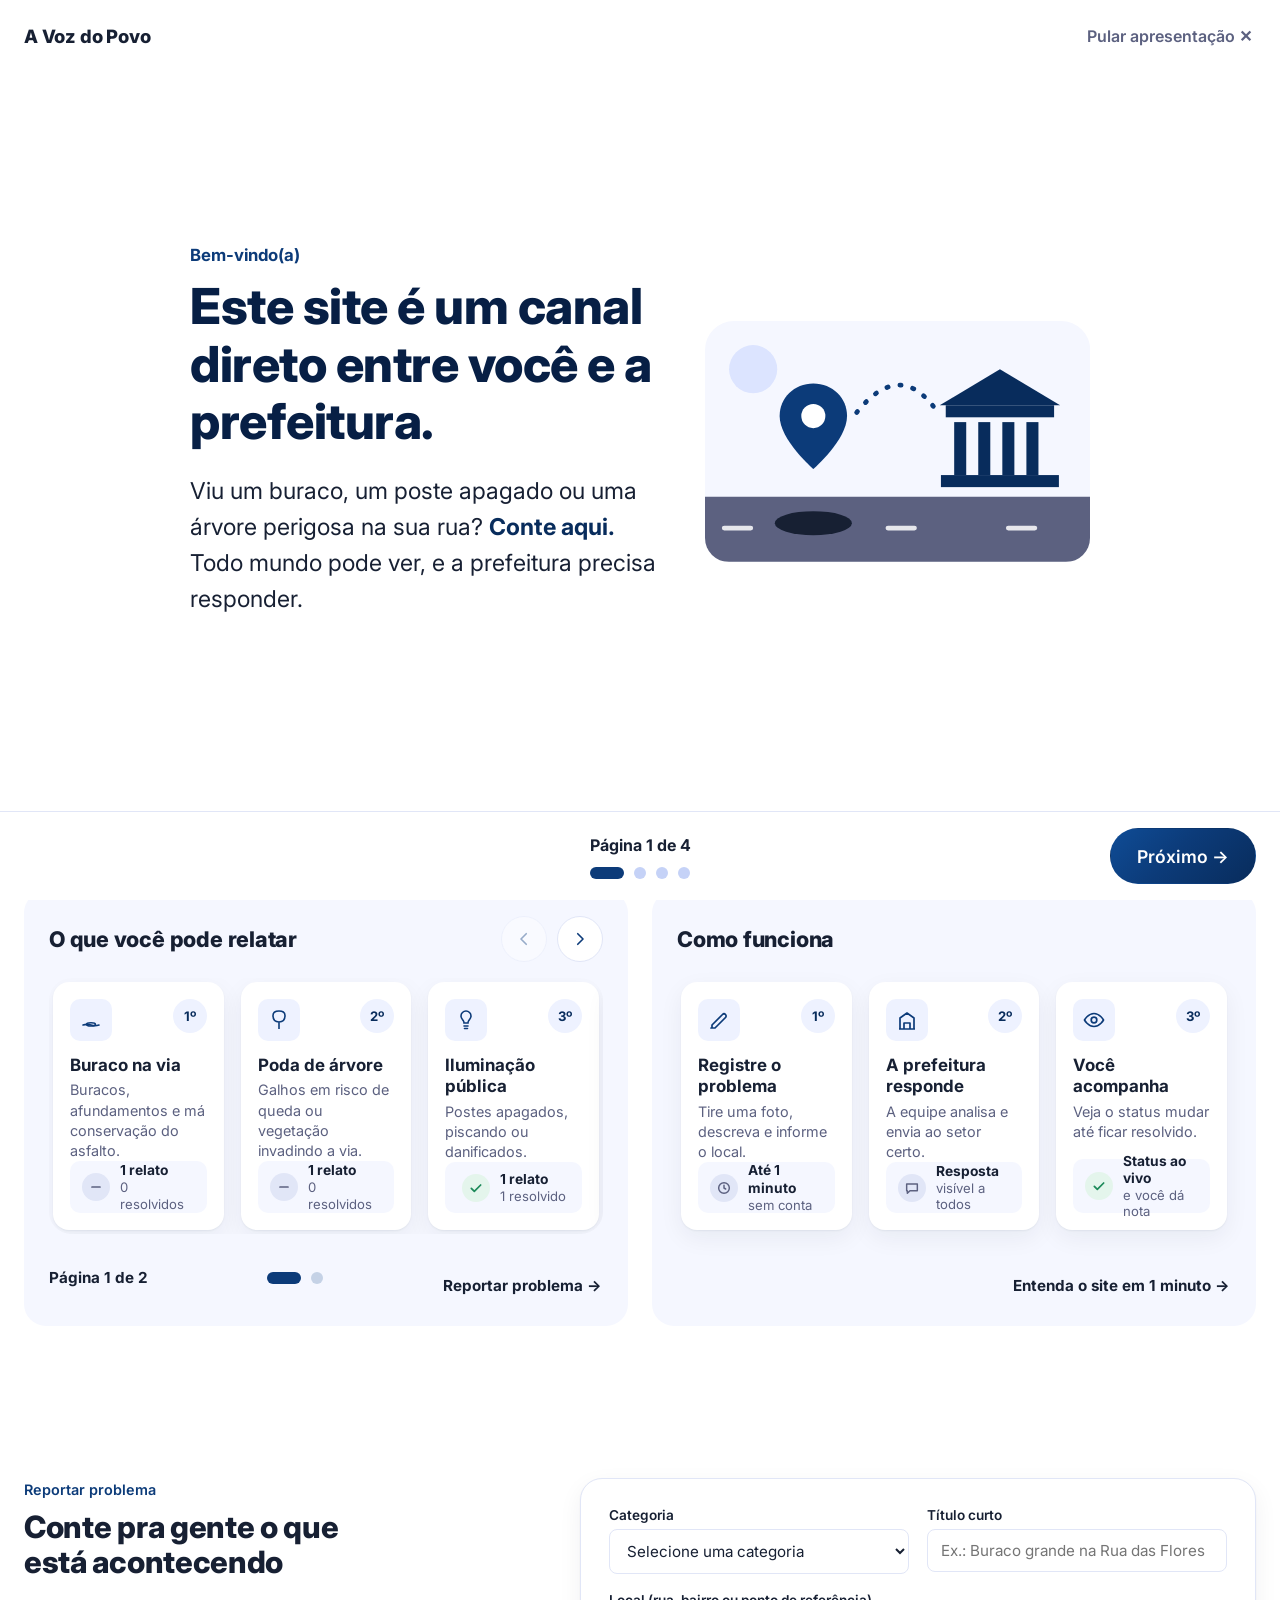
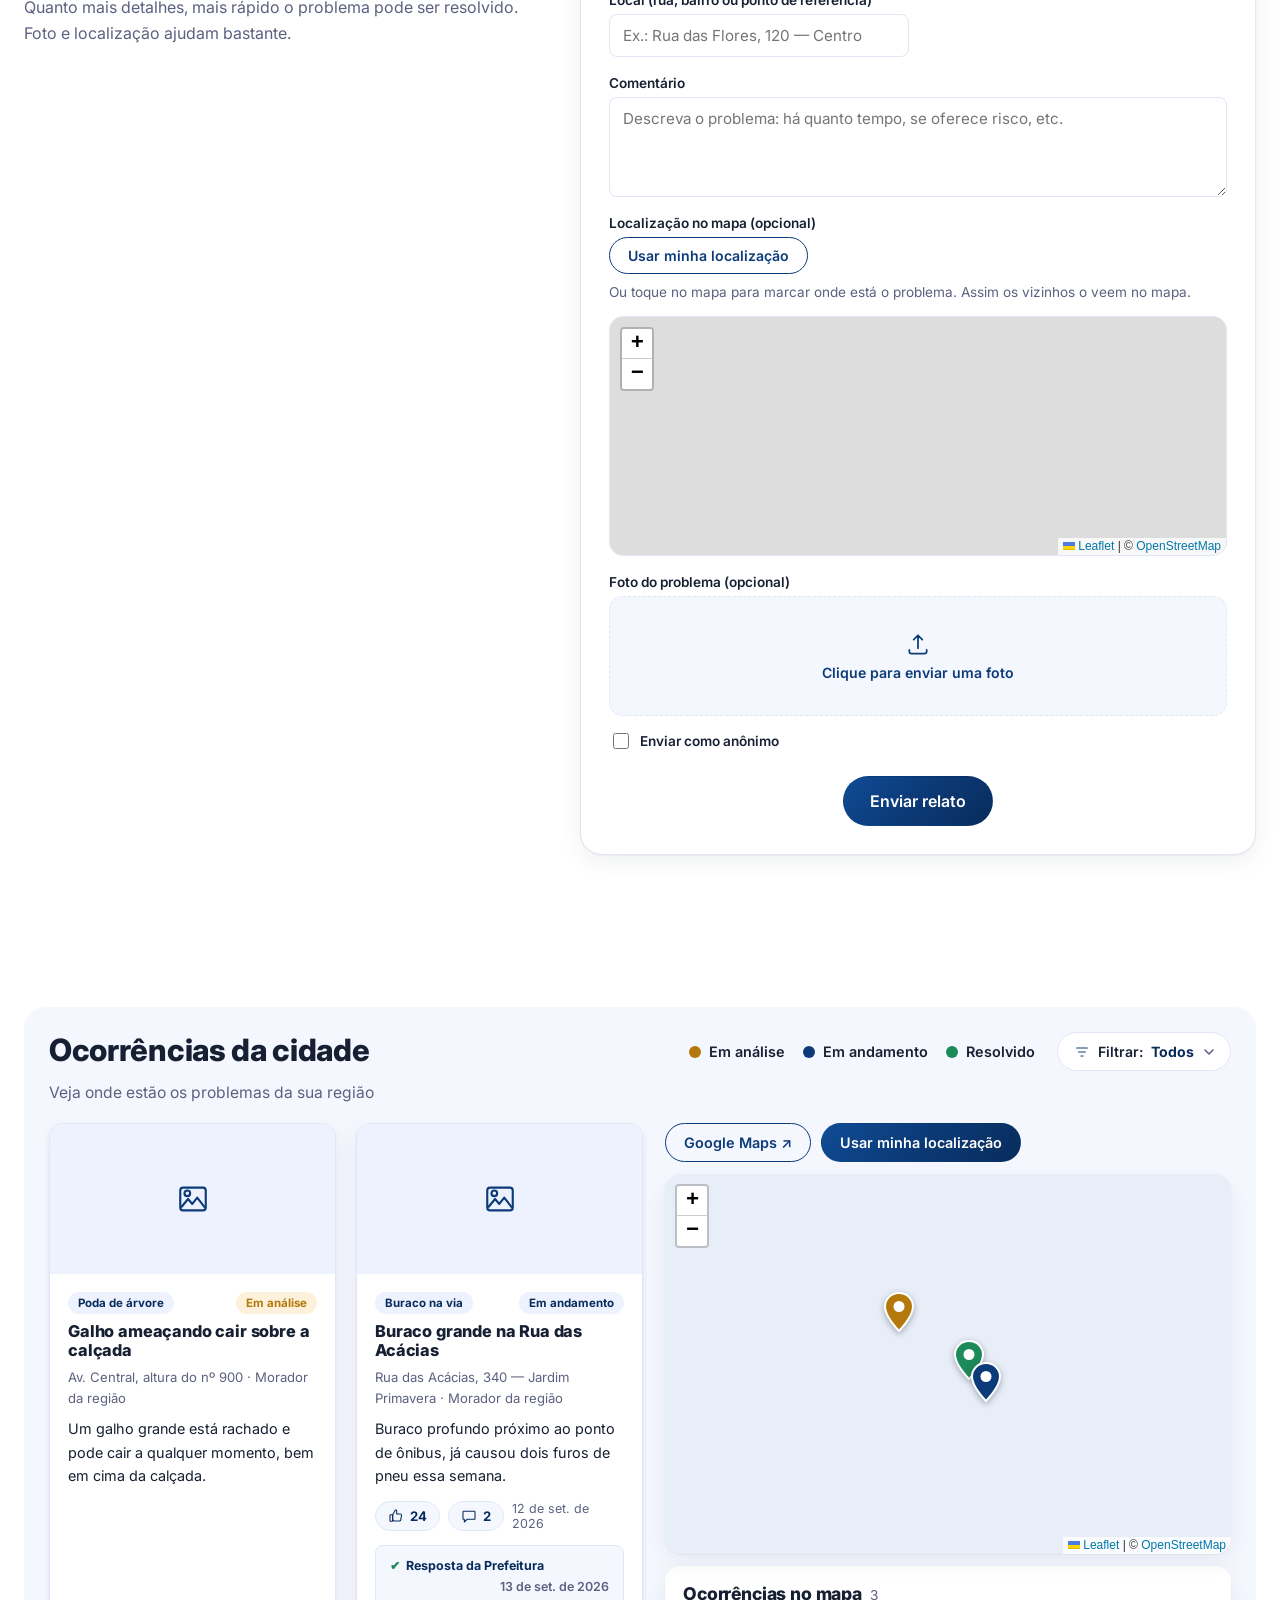
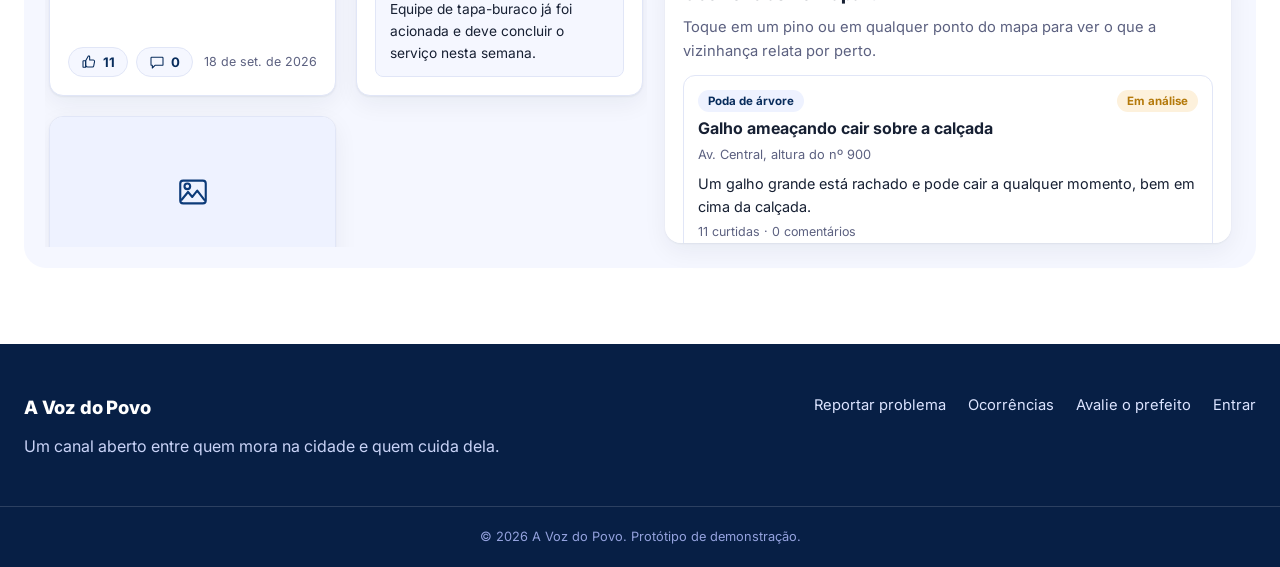
==== commit 8be52c9e: "Unifica ocorrências da cidade e mapa em um único card Co-Authored-By: Claude Sonnet 5 <noreply@anthr" ====
--- a/index.html
+++ b/index.html
@@ -263,14 +263,22 @@
     </div>
   </section>
 
-  <!-- OCORRÊNCIAS + MAPA (dois painéis lado a lado) -->
+  <!-- OCORRÊNCIAS + MAPA (um único card) -->
   <section class="section" id="ocorrencias-mapa">
     <div class="wrap duo-wrap">
-      <div class="duo-grid">
-
-        <div class="balloon-panel duo-panel" id="ocorrencias">
-          <div class="cat-carousel-head">
+      <div class="balloon-panel unified-panel" id="ocorrencias">
+
+        <div class="unified-head">
+          <div>
             <h2>Ocorrências da cidade</h2>
+            <p class="unified-sub">Veja onde estão os problemas da sua região</p>
+          </div>
+          <div class="unified-tools">
+            <ul class="map-legend" aria-label="Legenda dos pinos">
+              <li><span class="dot dot-analise"></span>Em análise</li>
+              <li><span class="dot dot-andamento"></span>Em andamento</li>
+              <li><span class="dot dot-resolvido"></span>Resolvido</li>
+            </ul>
             <div class="filter-dropdown" id="filterDropdown">
               <button type="button" class="filter-trigger" id="filterTrigger">
                 <svg width="16" height="16" viewBox="0 0 24 24" fill="none" aria-hidden="true"><path d="M4 6h16M7 12h10M10.5 18h3" stroke="#0C3B79" stroke-width="1.8" stroke-linecap="round"/></svg>
@@ -287,36 +295,30 @@
               </div>
             </div>
           </div>
-
-          <p class="search-indicator" id="searchIndicator" hidden>
-            Resultados para "<span id="searchIndicatorTerm"></span>"
-            <button type="button" id="searchIndicatorClear">✕ limpar busca</button>
-          </p>
-
-          <div class="feed-scroll">
-            <div class="feed-grid" id="feedGrid"><!-- injetado via JS --></div>
-            <p class="feed-empty" id="feedEmpty" hidden>Nenhuma ocorrência encontrada para esse filtro.</p>
-          </div>
-        </div>
-
-        <div class="balloon-panel duo-panel" id="mapa">
-          <div class="cat-carousel-head">
-            <h2>Veja onde estão os problemas da sua região</h2>
-          </div>
-          <div class="map-toolbar">
-            <ul class="map-legend" aria-label="Legenda dos pinos">
-              <li><span class="dot dot-analise"></span>Em análise</li>
-              <li><span class="dot dot-andamento"></span>Em andamento</li>
-              <li><span class="dot dot-resolvido"></span>Resolvido</li>
-            </ul>
+        </div>
+
+        <p class="search-indicator" id="searchIndicator" hidden>
+          Resultados para "<span id="searchIndicatorTerm"></span>"
+          <button type="button" id="searchIndicatorClear">✕ limpar busca</button>
+        </p>
+
+        <div class="unified-body">
+          <div class="unified-feed">
+            <div class="feed-scroll">
+              <div class="feed-grid" id="feedGrid"><!-- injetado via JS --></div>
+              <p class="feed-empty" id="feedEmpty" hidden>Nenhuma ocorrência encontrada para esse filtro.</p>
+            </div>
+          </div>
+
+          <div class="unified-map" id="mapa">
             <div class="map-actions">
               <a class="btn btn-outline" id="mapGmaps" href="https://www.google.com/maps" target="_blank" rel="noopener">Google Maps ↗</a>
               <button type="button" class="btn btn-primary" id="mapLocate">Usar minha localização</button>
             </div>
-          </div>
-          <div class="map-stack">
-            <div class="map-canvas" id="occMap" role="application" aria-label="Mapa das ocorrências. As mesmas informações estão na lista abaixo do mapa."></div>
-            <aside class="map-side" id="mapSide" aria-live="polite"></aside>
+            <div class="map-stack">
+              <div class="map-canvas" id="occMap" role="application" aria-label="Mapa das ocorrências. As mesmas informações estão na lista abaixo do mapa."></div>
+              <aside class="map-side" id="mapSide" aria-live="polite"></aside>
+            </div>
           </div>
         </div>
 
--- a/styles.css
+++ b/styles.css
@@ -777,21 +777,31 @@
 }
 
 
-/* ocorrências + mapa em painéis iguais */
-.feed-scroll{flex:1; min-height:0;}
+/* ocorrências + mapa num único card */
+.unified-panel.balloon-panel{margin-top:0; padding:25px;}
+.unified-head{display:flex; justify-content:space-between; align-items:flex-start; gap:16px 24px; flex-wrap:wrap; margin-bottom:18px;}
+.unified-head h2{max-width:none;}
+.unified-sub{margin:4px 0 0; color:var(--muted); font-size:.98rem;}
+.unified-tools{display:flex; align-items:center; gap:14px 22px; flex-wrap:wrap;}
+.unified-tools .map-legend{margin:0;}
+.filter-menu-right{left:auto; right:0;}
+.unified-panel .search-indicator{margin:0 0 12px;}
+.unified-body{display:grid; grid-template-columns:1fr; gap:22px;}
+.unified-map{display:flex; flex-direction:column; gap:12px; min-width:0;}
+.unified-map .map-actions{display:flex; gap:10px; flex-wrap:wrap;}
 .feed-scroll .feed-grid{margin-top:0; grid-template-columns:repeat(auto-fill, minmax(270px, 1fr));}
-.filter-menu-right{left:auto; right:0;}
-.duo-panel .search-indicator{margin:0 0 12px;}
 .map-stack{display:flex; flex-direction:column; gap:12px; flex:1; min-height:0;}
-.map-stack .map-canvas{height:340px; flex:none;}
-.map-stack .map-side{height:auto; flex:1; min-height:200px; max-height:none;}
-@media (min-width: 1280px){
-  #ocorrencias-mapa .duo-panel{height:700px;}
-  .feed-scroll{overflow-y:auto; padding:4px; margin:-4px; scrollbar-width:thin;}
-  .map-stack .map-side{overflow-y:auto;}
-}
-@media (max-width: 1279px){
-  .map-stack .map-side{max-height:520px; overflow-y:auto;}
+.map-stack .map-canvas{height:380px; flex:none;}
+.map-stack .map-side{height:auto; flex:1; min-height:200px; max-height:520px; overflow-y:auto;}
+@media (max-width: 1099px){
+  .feed-scroll{max-height:640px; overflow-y:auto; padding:4px; margin:-4px;}
+}
+@media (min-width: 1100px){
+  .unified-body{grid-template-columns:minmax(0,1.05fr) minmax(0,1fr); align-items:stretch; height:720px;}
+  .unified-feed{min-height:0; display:flex;}
+  .feed-scroll{flex:1; min-height:0; overflow-y:auto; padding:4px; margin:-4px; scrollbar-width:thin;}
+  .unified-map{min-height:0;}
+  .map-stack .map-side{max-height:none; min-height:0;}
 }
 
 /* ============ RESPONSIVE ============ */
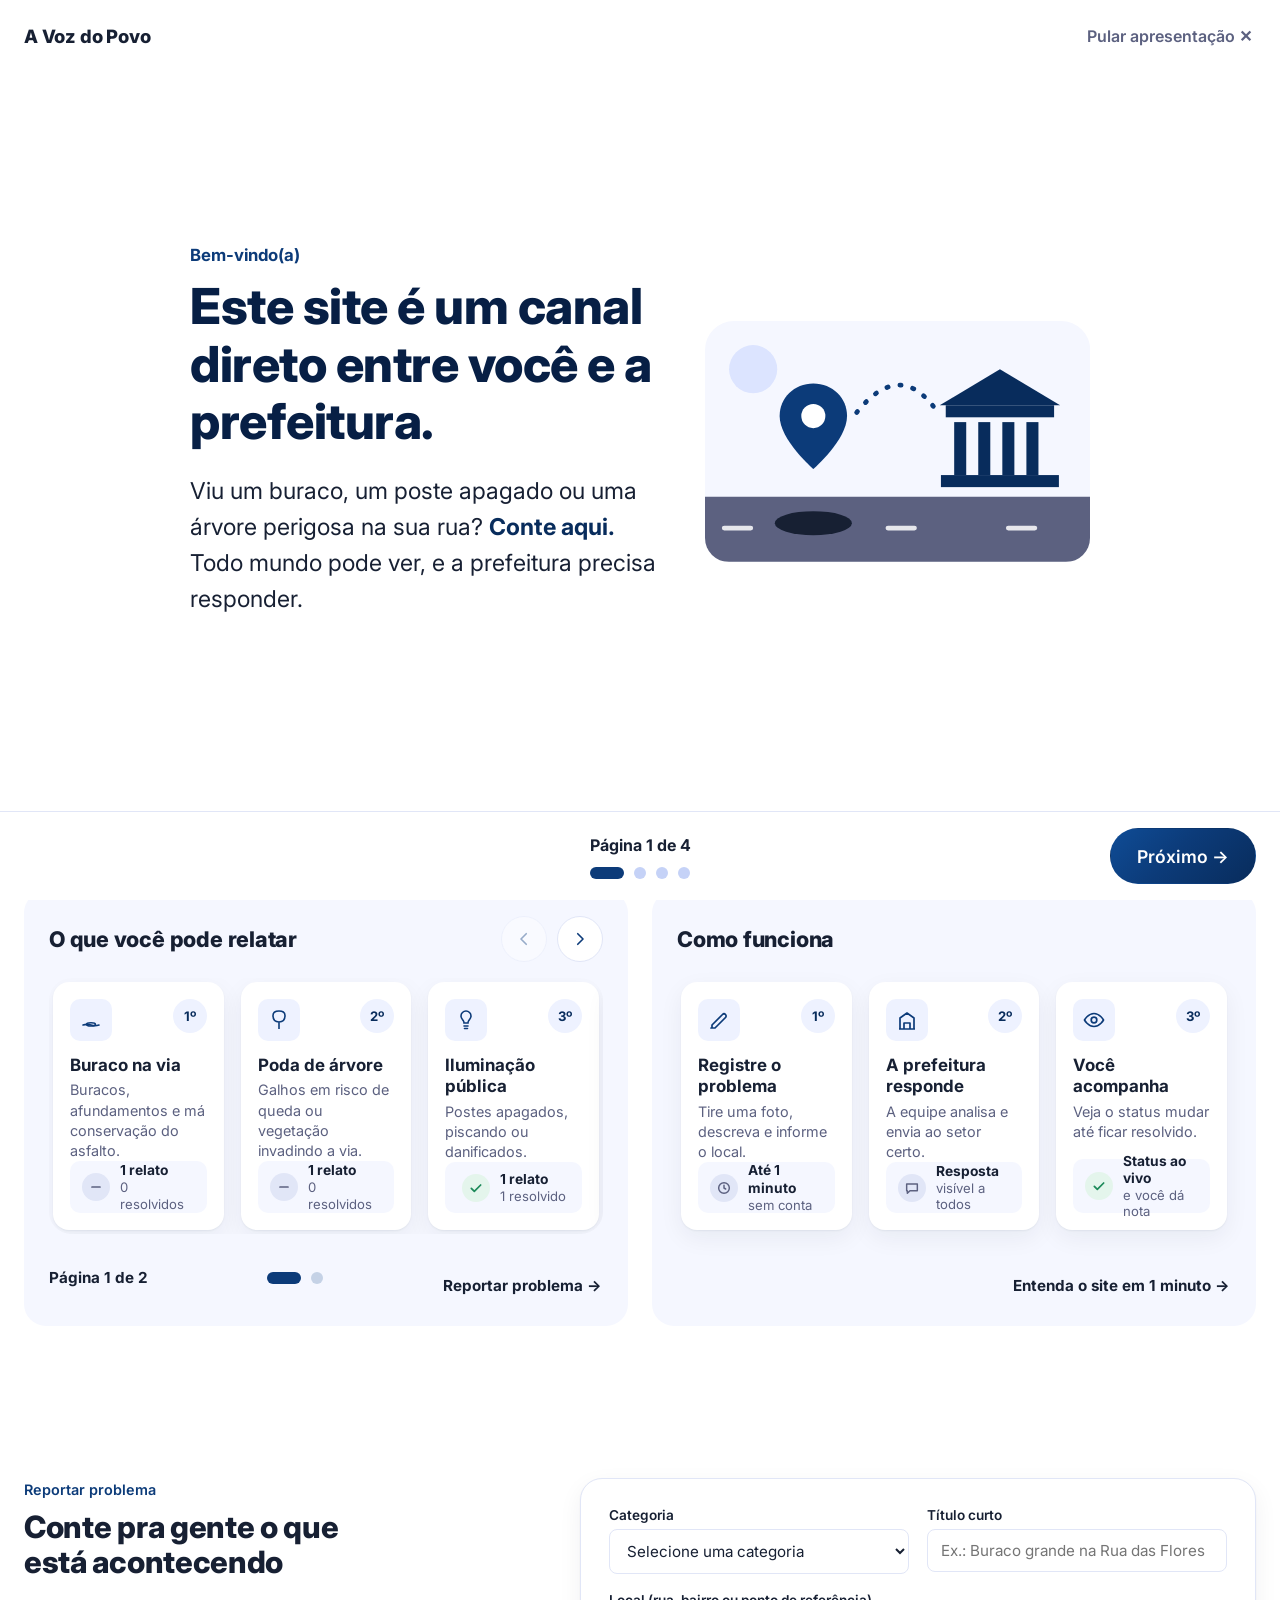
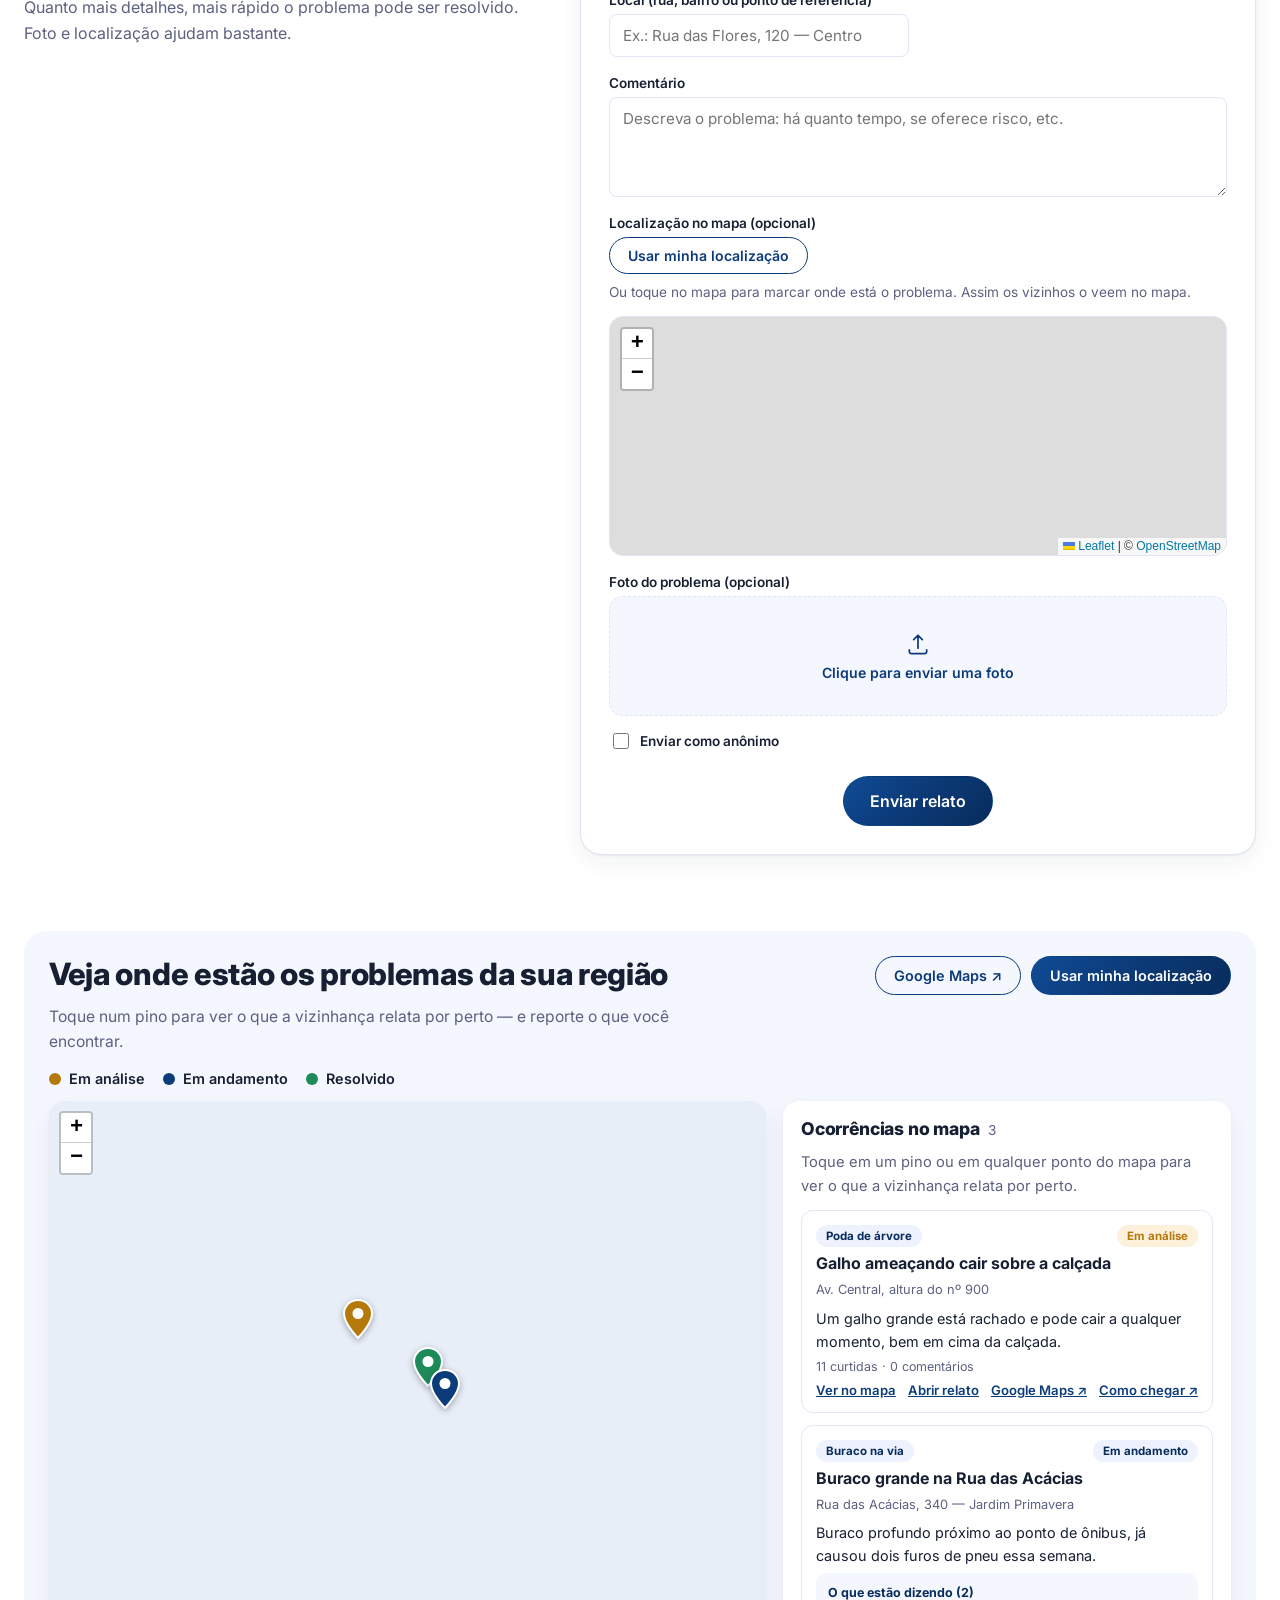
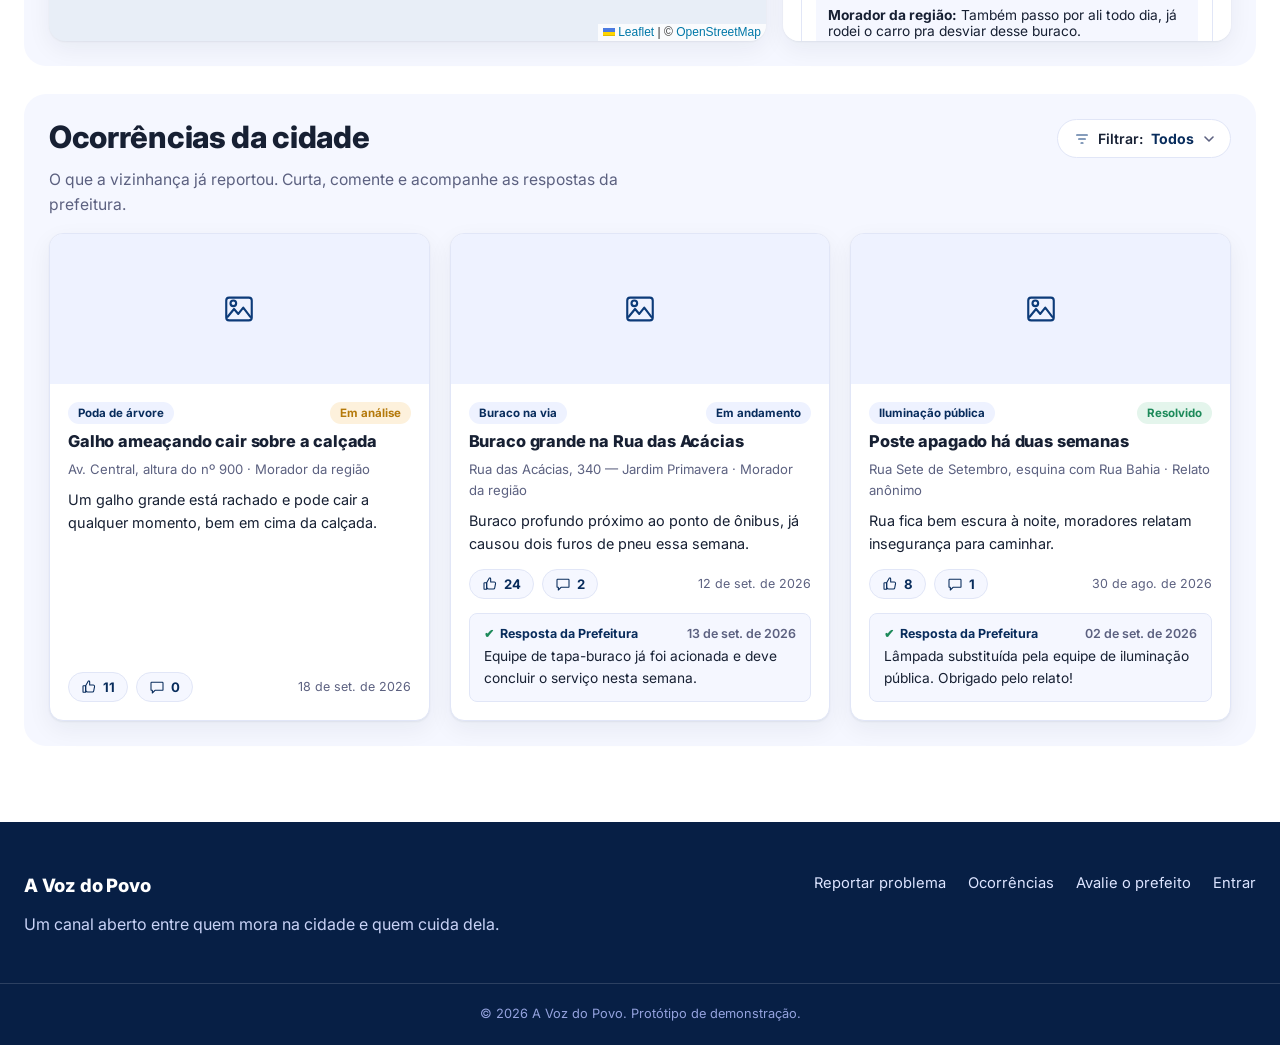
==== commit d5a50f5e: "Separa mapa e ocorrências em dois cards empilhados (mapa primeiro) Co-Authored-By: Claude Sonnet 5 <" ====
--- a/index.html
+++ b/index.html
@@ -263,36 +263,55 @@
     </div>
   </section>
 
-  <!-- OCORRÊNCIAS + MAPA (um único card) -->
-  <section class="section" id="ocorrencias-mapa">
+  <!-- MAPA (primeiro: mostra o problema perto de você) -->
+  <section class="section stack-section" id="mapa-secao">
     <div class="wrap duo-wrap">
-      <div class="balloon-panel unified-panel" id="ocorrencias">
-
-        <div class="unified-head">
+      <div class="balloon-panel stack-panel" id="mapa">
+        <div class="stack-head">
+          <div>
+            <h2>Veja onde estão os problemas da sua região</h2>
+            <p class="stack-sub">Toque num pino para ver o que a vizinhança relata por perto — e reporte o que você encontrar.</p>
+          </div>
+          <div class="map-actions">
+            <a class="btn btn-outline" id="mapGmaps" href="https://www.google.com/maps" target="_blank" rel="noopener">Google Maps ↗</a>
+            <button type="button" class="btn btn-primary" id="mapLocate">Usar minha localização</button>
+          </div>
+        </div>
+        <ul class="map-legend stack-legend" aria-label="Legenda dos pinos">
+          <li><span class="dot dot-analise"></span>Em análise</li>
+          <li><span class="dot dot-andamento"></span>Em andamento</li>
+          <li><span class="dot dot-resolvido"></span>Resolvido</li>
+        </ul>
+        <div class="map-layout">
+          <div class="map-canvas" id="occMap" role="application" aria-label="Mapa das ocorrências. As mesmas informações estão na lista ao lado do mapa."></div>
+          <aside class="map-side" id="mapSide" aria-live="polite"></aside>
+        </div>
+      </div>
+    </div>
+  </section>
+
+  <!-- OCORRÊNCIAS (logo abaixo do mapa) -->
+  <section class="section stack-section" id="ocorrencias-secao">
+    <div class="wrap duo-wrap">
+      <div class="balloon-panel stack-panel" id="ocorrencias">
+        <div class="stack-head">
           <div>
             <h2>Ocorrências da cidade</h2>
-            <p class="unified-sub">Veja onde estão os problemas da sua região</p>
-          </div>
-          <div class="unified-tools">
-            <ul class="map-legend" aria-label="Legenda dos pinos">
-              <li><span class="dot dot-analise"></span>Em análise</li>
-              <li><span class="dot dot-andamento"></span>Em andamento</li>
-              <li><span class="dot dot-resolvido"></span>Resolvido</li>
-            </ul>
-            <div class="filter-dropdown" id="filterDropdown">
-              <button type="button" class="filter-trigger" id="filterTrigger">
-                <svg width="16" height="16" viewBox="0 0 24 24" fill="none" aria-hidden="true"><path d="M4 6h16M7 12h10M10.5 18h3" stroke="#0C3B79" stroke-width="1.8" stroke-linecap="round"/></svg>
-                Filtrar: <strong id="filterTriggerLabel">Todos</strong>
-                <svg class="chevron" width="10" height="6" viewBox="0 0 10 6" fill="none" aria-hidden="true"><path d="m1 1 4 4 4-4" stroke="currentColor" stroke-width="1.6" stroke-linecap="round" stroke-linejoin="round"/></svg>
-              </button>
-              <div class="filter-menu filter-menu-right">
-                <button type="button" class="filter-option is-active" data-filter="todos">Todos</button>
-                <button type="button" class="filter-option" data-filter="Em análise">Em análise</button>
-                <button type="button" class="filter-option" data-filter="Em andamento">Em andamento</button>
-                <button type="button" class="filter-option" data-filter="Resolvido">Resolvido</button>
-                <button type="button" class="filter-option" data-filter="Respondidos">Respondidos</button>
-                <button type="button" class="filter-option" data-filter="Não respondidos">Não respondidos</button>
-              </div>
+            <p class="stack-sub">O que a vizinhança já reportou. Curta, comente e acompanhe as respostas da prefeitura.</p>
+          </div>
+          <div class="filter-dropdown" id="filterDropdown">
+            <button type="button" class="filter-trigger" id="filterTrigger">
+              <svg width="16" height="16" viewBox="0 0 24 24" fill="none" aria-hidden="true"><path d="M4 6h16M7 12h10M10.5 18h3" stroke="#0C3B79" stroke-width="1.8" stroke-linecap="round"/></svg>
+              Filtrar: <strong id="filterTriggerLabel">Todos</strong>
+              <svg class="chevron" width="10" height="6" viewBox="0 0 10 6" fill="none" aria-hidden="true"><path d="m1 1 4 4 4-4" stroke="currentColor" stroke-width="1.6" stroke-linecap="round" stroke-linejoin="round"/></svg>
+            </button>
+            <div class="filter-menu filter-menu-right">
+              <button type="button" class="filter-option is-active" data-filter="todos">Todos</button>
+              <button type="button" class="filter-option" data-filter="Em análise">Em análise</button>
+              <button type="button" class="filter-option" data-filter="Em andamento">Em andamento</button>
+              <button type="button" class="filter-option" data-filter="Resolvido">Resolvido</button>
+              <button type="button" class="filter-option" data-filter="Respondidos">Respondidos</button>
+              <button type="button" class="filter-option" data-filter="Não respondidos">Não respondidos</button>
             </div>
           </div>
         </div>
@@ -302,26 +321,8 @@
           <button type="button" id="searchIndicatorClear">✕ limpar busca</button>
         </p>
 
-        <div class="unified-body">
-          <div class="unified-feed">
-            <div class="feed-scroll">
-              <div class="feed-grid" id="feedGrid"><!-- injetado via JS --></div>
-              <p class="feed-empty" id="feedEmpty" hidden>Nenhuma ocorrência encontrada para esse filtro.</p>
-            </div>
-          </div>
-
-          <div class="unified-map" id="mapa">
-            <div class="map-actions">
-              <a class="btn btn-outline" id="mapGmaps" href="https://www.google.com/maps" target="_blank" rel="noopener">Google Maps ↗</a>
-              <button type="button" class="btn btn-primary" id="mapLocate">Usar minha localização</button>
-            </div>
-            <div class="map-stack">
-              <div class="map-canvas" id="occMap" role="application" aria-label="Mapa das ocorrências. As mesmas informações estão na lista abaixo do mapa."></div>
-              <aside class="map-side" id="mapSide" aria-live="polite"></aside>
-            </div>
-          </div>
-        </div>
-
+        <div class="feed-grid" id="feedGrid"><!-- injetado via JS --></div>
+        <p class="feed-empty" id="feedEmpty" hidden>Nenhuma ocorrência encontrada para esse filtro.</p>
       </div>
     </div>
   </section>
--- a/styles.css
+++ b/styles.css
@@ -777,32 +777,17 @@
 }
 
 
-/* ocorrências + mapa num único card */
-.unified-panel.balloon-panel{margin-top:0; padding:25px;}
-.unified-head{display:flex; justify-content:space-between; align-items:flex-start; gap:16px 24px; flex-wrap:wrap; margin-bottom:18px;}
-.unified-head h2{max-width:none;}
-.unified-sub{margin:4px 0 0; color:var(--muted); font-size:.98rem;}
-.unified-tools{display:flex; align-items:center; gap:14px 22px; flex-wrap:wrap;}
-.unified-tools .map-legend{margin:0;}
+/* mapa e ocorrências: dois cards, um embaixo do outro */
+.stack-section{padding:0 0 28px;}
+.stack-section:last-of-type{padding-bottom:76px;}
+.stack-panel.balloon-panel{margin-top:0; padding:25px;}
+.stack-head{display:flex; justify-content:space-between; align-items:flex-start; gap:14px 24px; flex-wrap:wrap; margin-bottom:16px;}
+.stack-head h2{max-width:none;}
+.stack-sub{margin:4px 0 0; color:var(--muted); font-size:.98rem; max-width:62ch;}
+.stack-legend{margin:0 0 14px;}
 .filter-menu-right{left:auto; right:0;}
-.unified-panel .search-indicator{margin:0 0 12px;}
-.unified-body{display:grid; grid-template-columns:1fr; gap:22px;}
-.unified-map{display:flex; flex-direction:column; gap:12px; min-width:0;}
-.unified-map .map-actions{display:flex; gap:10px; flex-wrap:wrap;}
-.feed-scroll .feed-grid{margin-top:0; grid-template-columns:repeat(auto-fill, minmax(270px, 1fr));}
-.map-stack{display:flex; flex-direction:column; gap:12px; flex:1; min-height:0;}
-.map-stack .map-canvas{height:380px; flex:none;}
-.map-stack .map-side{height:auto; flex:1; min-height:200px; max-height:520px; overflow-y:auto;}
-@media (max-width: 1099px){
-  .feed-scroll{max-height:640px; overflow-y:auto; padding:4px; margin:-4px;}
-}
-@media (min-width: 1100px){
-  .unified-body{grid-template-columns:minmax(0,1.05fr) minmax(0,1fr); align-items:stretch; height:720px;}
-  .unified-feed{min-height:0; display:flex;}
-  .feed-scroll{flex:1; min-height:0; overflow-y:auto; padding:4px; margin:-4px; scrollbar-width:thin;}
-  .unified-map{min-height:0;}
-  .map-stack .map-side{max-height:none; min-height:0;}
-}
+.stack-panel .search-indicator{margin:0 0 12px;}
+.stack-panel .feed-grid{margin-top:0;}
 
 /* ============ RESPONSIVE ============ */
 /* Mobile e tablet (<=920px) seguem a mesma estrutura de cabeçalho do Reclame Aqui:
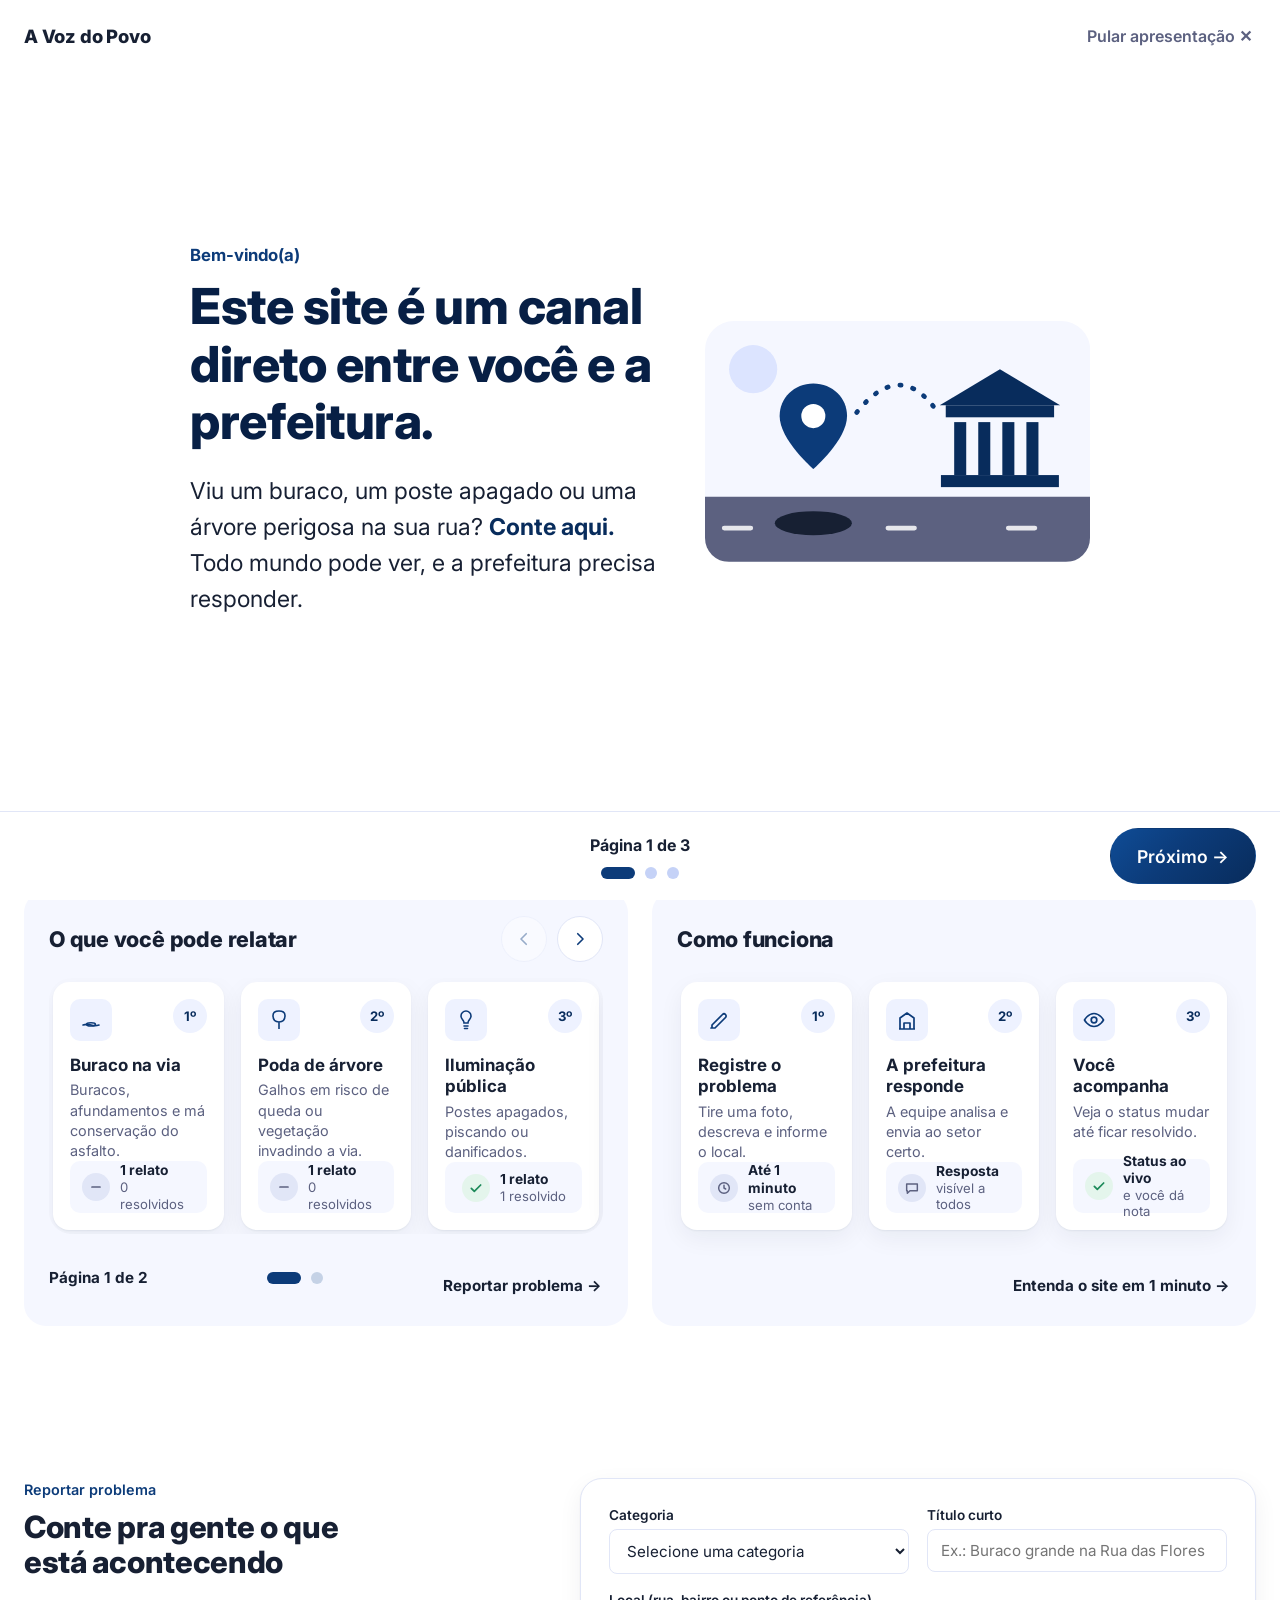
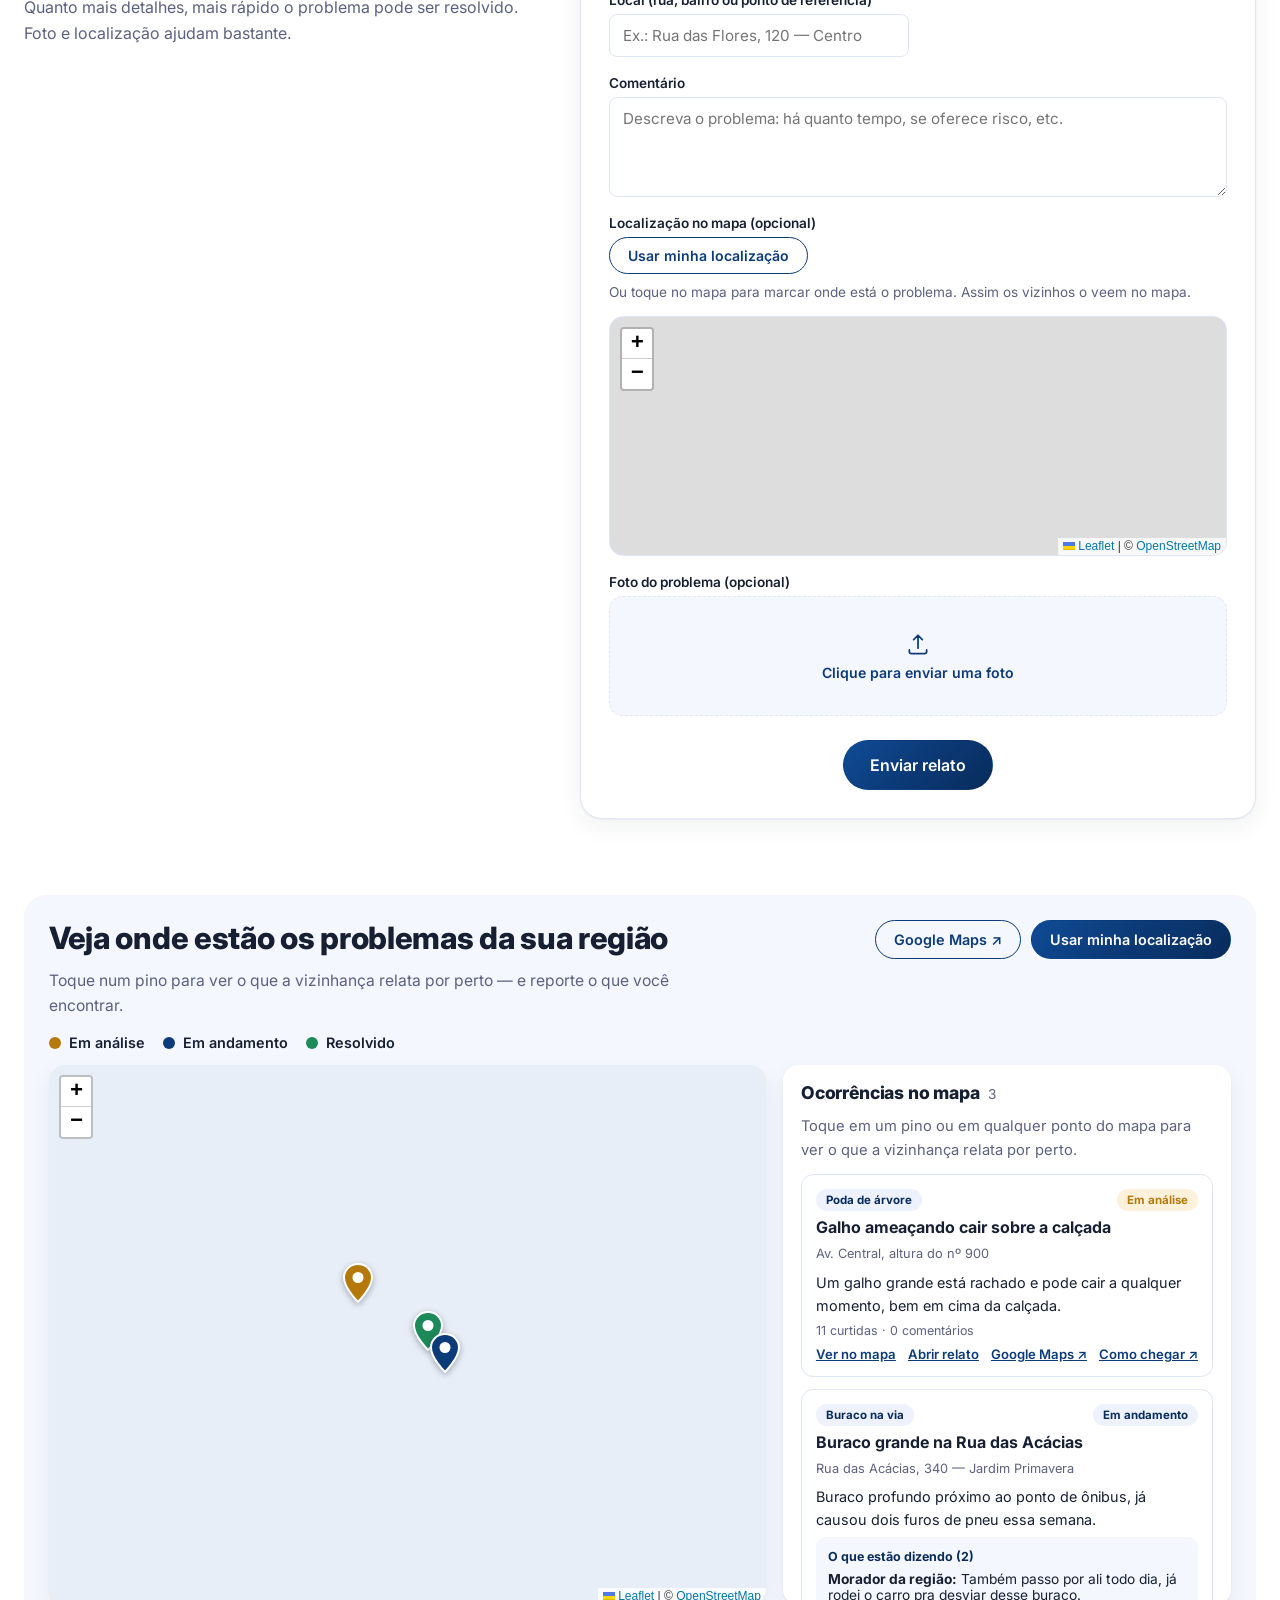
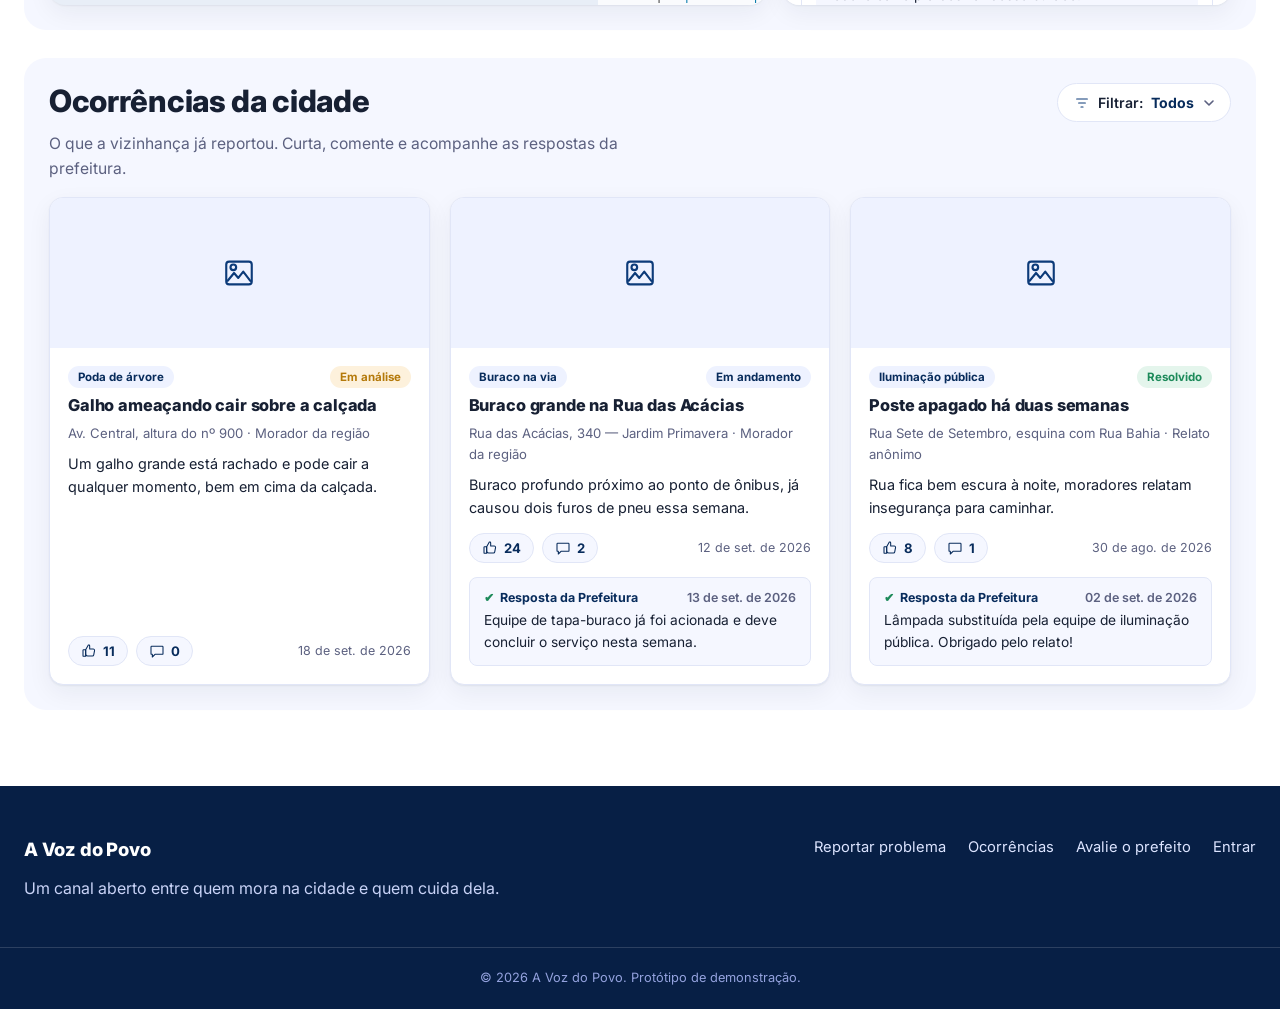
==== commit df3bf36c: "Apresentação com 3 slides (CTA no último) e remove opção de envio anônimo Co-Authored-By: Claude Son" ====
--- a/index.html
+++ b/index.html
@@ -248,13 +248,6 @@
           </div>
         </div>
 
-        <div class="field field-full anon-row">
-          <label class="checkbox">
-            <input type="checkbox" id="anonimo" name="anonimo">
-            <span>Enviar como anônimo</span>
-          </label>
-        </div>
-
         <div class="field field-full form-actions">
           <button type="submit" class="btn btn-primary btn-lg">Enviar relato</button>
           <span class="form-msg" id="formMsg" role="status" aria-live="polite"></span>
@@ -417,16 +410,13 @@
           <div><h3>Você sabe quem governou</h3><p>Veja quais partidos já estiveram no poder, por quanto tempo e o que fizeram.</p></div>
         </li>
       </ul>
-    </section>
-
-    <section class="intro-slide" aria-labelledby="introT4" hidden>
-      <p class="intro-eyebrow">Pronto para começar?</p>
-      <h2 id="introT4" tabindex="-1">Comece agora. É rápido e não precisa de conta.</h2>
-      <p class="intro-lead">Escolha o que você quer fazer primeiro:</p>
-      <div class="intro-cta">
-        <button type="button" class="btn btn-primary btn-lg" data-intro-action="report">Reportar um problema</button>
-        <button type="button" class="btn btn-outline btn-lg" data-intro-action="feed">Ver o que a vizinhança já reportou</button>
-        <button type="button" class="link-btn intro-explore" data-intro-action="explore">Só quero explorar o site</button>
+      <div class="intro-final">
+        <p class="intro-lead"><strong>Pronto para começar?</strong> É rápido e não precisa de conta.</p>
+        <div class="intro-cta">
+          <button type="button" class="btn btn-primary btn-lg" data-intro-action="report">Reportar um problema</button>
+          <button type="button" class="btn btn-outline btn-lg" data-intro-action="feed">Ver o que a vizinhança já reportou</button>
+          <button type="button" class="link-btn intro-explore" data-intro-action="explore">Só quero explorar o site</button>
+        </div>
       </div>
     </section>
 
@@ -435,7 +425,7 @@
   <div class="intro-bottom">
     <button type="button" class="btn btn-outline btn-lg intro-prev" id="introPrev">← Voltar</button>
     <div class="intro-progress">
-      <p class="intro-page" id="introPage" aria-live="polite">Página 1 de 4</p>
+      <p class="intro-page" id="introPage" aria-live="polite">Página 1 de 3</p>
       <div class="intro-dots" id="introDots" role="group" aria-label="Ir para a página"></div>
     </div>
     <button type="button" class="btn btn-primary btn-lg intro-next" id="introNext">Próximo →</button>
--- a/styles.css
+++ b/styles.css
@@ -305,7 +305,6 @@
 .upload-empty{display:flex; flex-direction:column; align-items:center; gap:6px; color:var(--royal); font-size:.88rem; font-weight:600;}
 #uploadPreview{width:100%; height:180px; object-fit:cover;}
 
-.anon-row{margin-top:-4px;}
 .checkbox{display:flex; align-items:center; gap:8px; font-size:.9rem; color:var(--ink); cursor:pointer;}
 .checkbox input{width:16px; height:16px; accent-color:var(--royal);}
 
@@ -690,6 +689,10 @@
 .intro-cta{display:flex; flex-direction:column; align-items:flex-start; gap:14px; margin-top:8px;}
 .intro-cta .btn{min-height:60px; font-size:1.15rem; padding:0 30px;}
 .intro-explore{font-size:1.05rem; min-height:48px;}
+.intro-final{margin-top:30px; padding-top:24px; border-top:1px solid var(--line);}
+.intro-final .intro-lead{margin-bottom:.8em;}
+.intro-final .intro-cta{flex-direction:row; flex-wrap:wrap; align-items:center; gap:14px 16px;}
+@media (max-width:640px){ .intro-final .intro-cta{flex-direction:column; align-items:stretch;} .intro-final .intro-cta .btn{padding:0 18px;} .intro-final .intro-explore{align-self:center;} }
 
 .intro-bottom{
   display:grid; grid-template-columns:1fr auto 1fr; align-items:center; gap:16px;
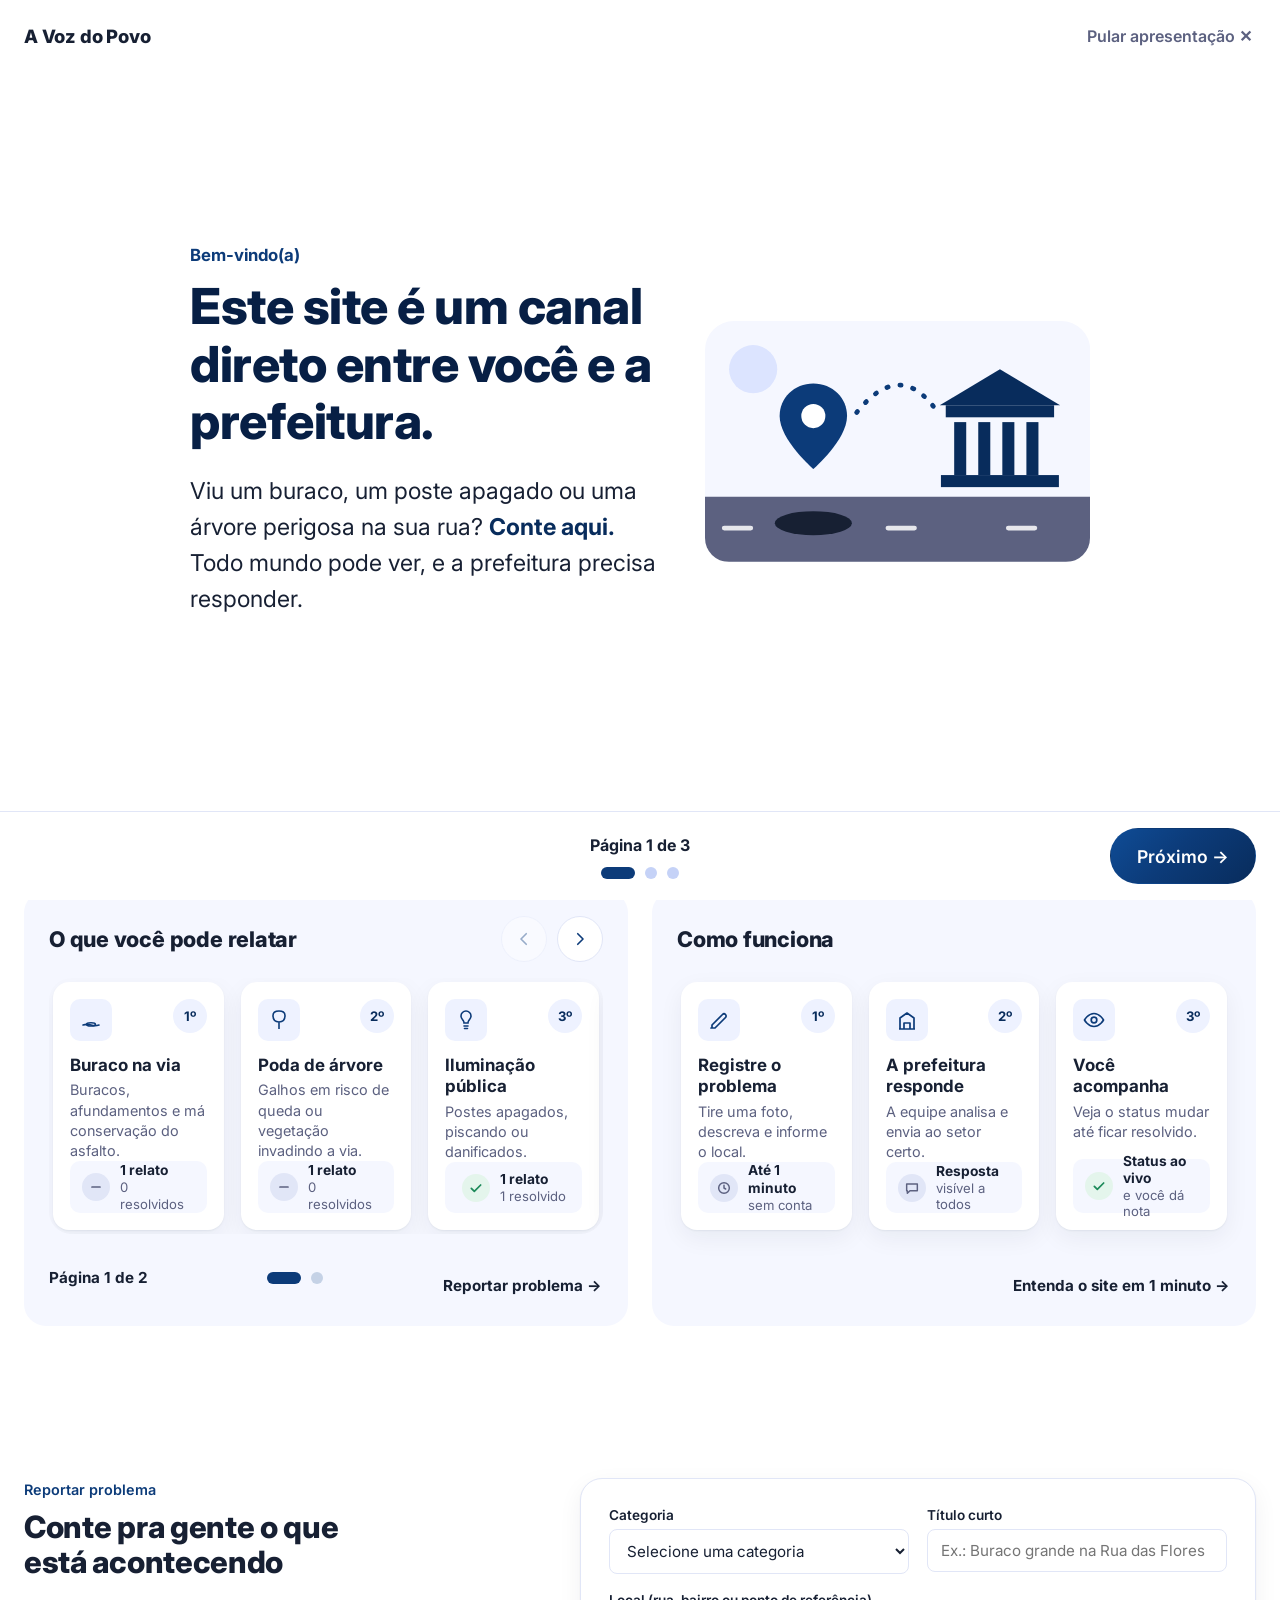
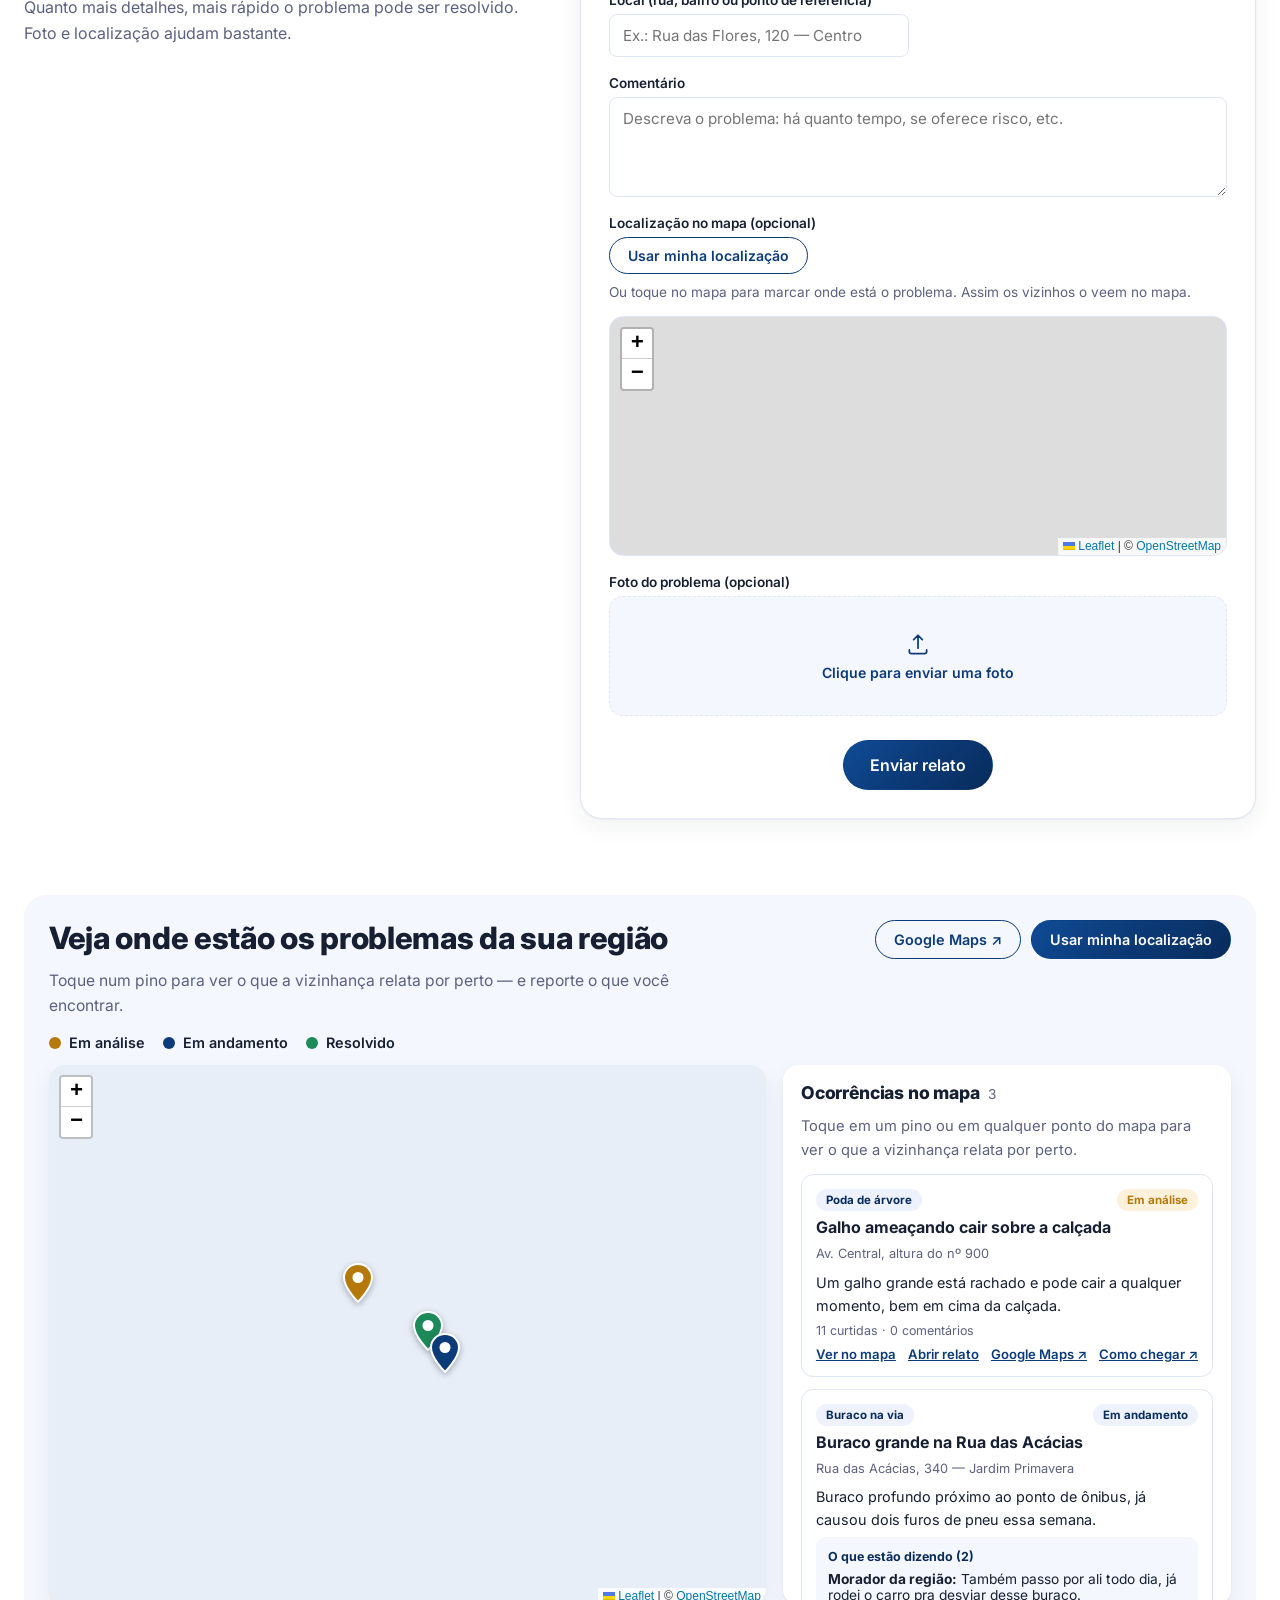
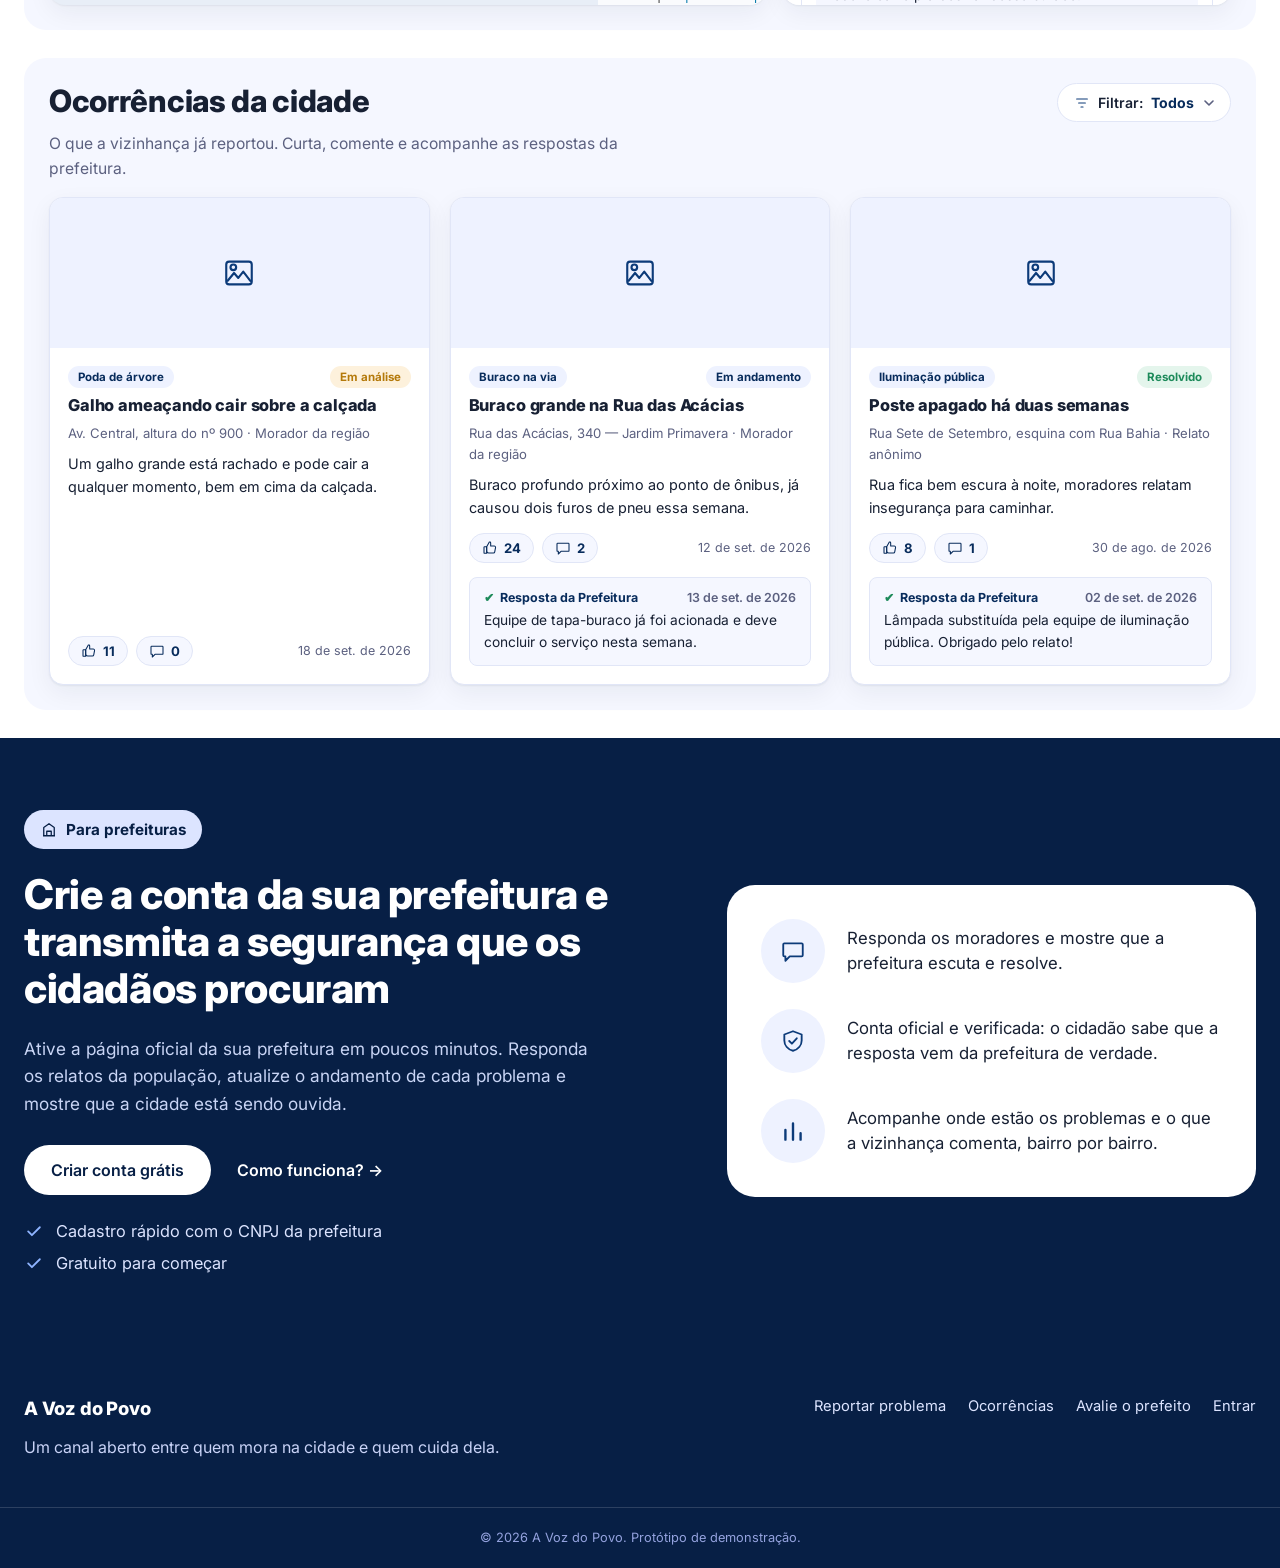
==== commit 244944a9: "Página Para prefeituras, carrosséis de deslizar e rodapé em acordeão no celular Co-Authored-By: Clau" ====
--- a/index.html
+++ b/index.html
@@ -41,6 +41,7 @@
           <button type="button" class="nav-dropdown-trigger">Para a prefeitura <svg class="chevron" width="10" height="6" viewBox="0 0 10 6" fill="none"><path d="m1 1 4 4 4-4" stroke="currentColor" stroke-width="1.6" stroke-linecap="round" stroke-linejoin="round"/></svg></button>
           <div class="nav-dropdown-menu">
             <a href="#ocorrencias" id="navResponderLink" hidden>Responder relatos</a>
+            <a href="para-prefeituras.html">Criar conta da prefeitura</a>
             <a href="login.html?tipo=prefeitura#criar-conta" id="navEntrarPrefeituraLink">Sou da prefeitura ou prefeito</a>
             <a href="historico.html">Histórico de partidos</a>
           </div>
@@ -73,8 +74,8 @@
 
         <form class="hero-search" id="heroSearchForm" role="search">
           <svg width="18" height="18" viewBox="0 0 24 24" fill="none" aria-hidden="true"><circle cx="11" cy="11" r="7" stroke="#5C6180" stroke-width="1.8"/><path d="m20 20-3.5-3.5" stroke="#5C6180" stroke-width="1.8" stroke-linecap="round"/></svg>
-          <input type="search" id="heroSearchInput" placeholder="Buscar por rua, bairro ou tipo de problema...">
-          <button type="submit" class="btn btn-primary">Buscar</button>
+          <input type="search" id="heroSearchInput" placeholder="Busque por rua ou bairro">
+          <button type="submit" class="btn btn-primary hero-search-btn" aria-label="Buscar">Buscar</button>
         </form>
 
         <p class="hero-tools-label">Ferramentas para você</p>
@@ -319,6 +320,37 @@
       </div>
     </div>
   </section>
+<section class="gov" id="para-prefeituras">
+  <div class="wrap gov-inner">
+    <div class="gov-copy">
+      <span class="gov-badge"><svg width="18" height="18" viewBox="0 0 24 24" fill="none" aria-hidden="true"><path d="M4 21h16M5 21V10l7-5 7 5v11M9 21v-6h6v6" stroke="currentColor" stroke-width="1.7" stroke-linejoin="round"/></svg> Para prefeituras</span>
+      <h2 class="gov-title">Crie a conta da sua prefeitura e transmita a segurança que os cidadãos procuram</h2>
+      <p class="gov-lead">Ative a página oficial da sua prefeitura em poucos minutos. Responda os relatos da população, atualize o andamento de cada problema e mostre que a cidade está sendo ouvida.</p>
+      <div class="gov-cta">
+        <a class="btn btn-light btn-lg" href="login.html?tipo=prefeitura#criar-conta">Criar conta grátis</a>
+        <a class="gov-more" href="para-prefeituras.html#como-funciona">Como funciona? <span aria-hidden="true">→</span></a>
+      </div>
+      <ul class="gov-checks">
+        <li><svg width="20" height="20" viewBox="0 0 24 24" fill="none" aria-hidden="true"><path d="m5 12.5 4.5 4.5L19 7.5" stroke="currentColor" stroke-width="2.2" stroke-linecap="round" stroke-linejoin="round"/></svg>Cadastro rápido com o CNPJ da prefeitura</li>
+        <li><svg width="20" height="20" viewBox="0 0 24 24" fill="none" aria-hidden="true"><path d="m5 12.5 4.5 4.5L19 7.5" stroke="currentColor" stroke-width="2.2" stroke-linecap="round" stroke-linejoin="round"/></svg>Gratuito para começar</li>
+      </ul>
+    </div>
+    <div class="gov-card">
+      <div class="gov-row">
+        <span class="gov-icon" aria-hidden="true"><svg width="26" height="26" viewBox="0 0 24 24" fill="none"><path d="M4 5h16a1 1 0 0 1 1 1v10a1 1 0 0 1-1 1H9l-4 4v-4H4a1 1 0 0 1-1-1V6a1 1 0 0 1 1-1Z" stroke="currentColor" stroke-width="1.7" stroke-linejoin="round"/></svg></span>
+        <p>Responda os moradores e mostre que a prefeitura escuta e resolve.</p>
+      </div>
+      <div class="gov-row">
+        <span class="gov-icon" aria-hidden="true"><svg width="26" height="26" viewBox="0 0 24 24" fill="none"><path d="M12 3 4 6v5.5c0 4.5 3.2 8.2 8 9.5 4.8-1.3 8-5 8-9.5V6l-8-3Z" stroke="currentColor" stroke-width="1.7" stroke-linejoin="round"/><path d="m8.5 12 2.5 2.5 4.5-5" stroke="currentColor" stroke-width="1.7" stroke-linecap="round" stroke-linejoin="round"/></svg></span>
+        <p>Conta oficial e verificada: o cidadão sabe que a resposta vem da prefeitura de verdade.</p>
+      </div>
+      <div class="gov-row">
+        <span class="gov-icon" aria-hidden="true"><svg width="26" height="26" viewBox="0 0 24 24" fill="none"><path d="M5 20V11M12 20V5M19 20v-6" stroke="currentColor" stroke-width="2.2" stroke-linecap="round"/></svg></span>
+        <p>Acompanhe onde estão os problemas e o que a vizinhança comenta, bairro por bairro.</p>
+      </div>
+    </div>
+  </div>
+</section>
 </main>
 
 <footer class="site-footer">
@@ -333,6 +365,25 @@
       <a href="prefeito.html">Avalie o prefeito</a>
       <a href="login.html">Entrar</a>
     </div>
+  </div>
+  <div class="wrap footer-accordion">
+    <details class="fa-item">
+      <summary>Para você</summary>
+      <a href="index.html#reportar">Reportar problema</a>
+      <a href="index.html#mapa">Mapa das ocorrências</a>
+      <a href="index.html#ocorrencias">Ocorrências</a>
+      <a href="prefeito.html">Avalie o prefeito</a>
+    </details>
+    <details class="fa-item">
+      <summary>Para a prefeitura</summary>
+      <a href="para-prefeituras.html">Criar conta da prefeitura</a>
+      <a href="historico.html">Histórico de partidos</a>
+    </details>
+    <details class="fa-item">
+      <summary>Sobre nós</summary>
+      <a href="index.html?intro=1">Entenda o site</a>
+      <a href="login.html">Entrar</a>
+    </details>
   </div>
   <p class="footer-copy">© <span id="year"></span> A Voz do Povo. Protótipo de demonstração.</p>
 </footer>
@@ -351,6 +402,10 @@
           <p class="intro-eyebrow">Bem-vindo(a)</p>
           <h2 id="introT1" tabindex="-1">Este site é um canal direto entre você e a prefeitura.</h2>
           <p class="intro-lead">Viu um buraco, um poste apagado ou uma árvore perigosa na sua rua? <strong>Conte aqui.</strong> Todo mundo pode ver, e a prefeitura precisa responder.</p>
+          <div class="intro-choices">
+            <button type="button" class="btn btn-primary btn-lg" data-intro-action="next">Ler o passo a passo →</button>
+            <button type="button" class="btn btn-outline btn-lg" data-intro-action="explore">Explorar o site</button>
+          </div>
         </div>
         <svg class="intro-art" viewBox="0 0 320 200" role="img" aria-label="Ilustração: um alerta marcando um buraco na rua, ligado ao prédio da prefeitura">
           <rect width="320" height="200" rx="24" fill="#F5F7FF"/>
--- a/styles.css
+++ b/styles.css
@@ -631,7 +631,7 @@
 .hero-intro-link:hover{background:#DCE4FF;}
 
 .intro{
-  position:fixed; inset:0; z-index:100; background:var(--white);
+  position:fixed; inset:0; height:100vh; height:100dvh; z-index:100; background:var(--white);
   display:grid; grid-template-rows:auto 1fr auto;
 }
 .intro-top{display:flex; justify-content:space-between; align-items:center; gap:12px; padding:14px 24px;}
@@ -658,6 +658,7 @@
 .intro-lead{font-size:clamp(1.15rem, 2.2vw, 1.45rem); line-height:1.55; color:var(--ink); margin:0 0 1em; max-width:34em;}
 .intro-lead strong{color:var(--royal-dark);}
 .intro-grid{display:grid; grid-template-columns:1.1fr .9fr; gap:44px; align-items:center;}
+.intro-choices{display:none;}
 .intro-art{width:100%; height:auto; border-radius:24px;}
 
 .intro-steps{list-style:none; margin:32px 0 0; padding:0; display:grid; grid-template-columns:repeat(3, 1fr); gap:24px;}
@@ -674,23 +675,23 @@
 .intro-steps h3{font-size:1.3rem; margin:0 0 .4em;}
 .intro-steps p{font-size:1.1rem; line-height:1.5; color:var(--ink); margin:0;}
 
-.intro-features{list-style:none; margin:28px 0 0; padding:0; display:flex; flex-direction:column; gap:14px;}
-.intro-features li{
-  display:flex; align-items:center; gap:18px;
-  background:var(--royal-tint); border-radius:var(--radius-m); padding:18px 20px;
-}
+.intro-features{list-style:none; margin:48px 0 0; padding:0; display:grid; grid-template-columns:repeat(3, 1fr); gap:0;}
+.intro-features li{display:flex; flex-direction:column; align-items:flex-start; gap:18px; padding:0 32px;}
+.intro-features li:first-child{padding-left:0;}
+.intro-features li:last-child{padding-right:0;}
+.intro-features li + li{border-left:1px solid var(--line);}
 .intro-icon{
-  flex:none; width:56px; height:56px; border-radius:16px; background:var(--royal); color:var(--white);
+  flex:none; width:52px; height:52px; border-radius:16px; background:var(--royal-light); color:var(--royal);
   display:flex; align-items:center; justify-content:center;
 }
-.intro-features h3{font-size:1.25rem; margin:0 0 .2em;}
-.intro-features p{font-size:1.1rem; line-height:1.45; color:var(--ink); margin:0;}
+.intro-features h3{font-size:1.25rem; margin:0 0 .35em;}
+.intro-features p{font-size:1.05rem; line-height:1.55; color:var(--muted); margin:0;}
 
 .intro-cta{display:flex; flex-direction:column; align-items:flex-start; gap:14px; margin-top:8px;}
 .intro-cta .btn{min-height:60px; font-size:1.15rem; padding:0 30px;}
 .intro-explore{font-size:1.05rem; min-height:48px;}
-.intro-final{margin-top:30px; padding-top:24px; border-top:1px solid var(--line);}
-.intro-final .intro-lead{margin-bottom:.8em;}
+.intro-final{margin-top:64px;}
+.intro-final .intro-lead{margin-bottom:1.2em;}
 .intro-final .intro-cta{flex-direction:row; flex-wrap:wrap; align-items:center; gap:14px 16px;}
 @media (max-width:640px){ .intro-final .intro-cta{flex-direction:column; align-items:stretch;} .intro-final .intro-cta .btn{padding:0 18px;} .intro-final .intro-explore{align-self:center;} }
 
@@ -718,13 +719,48 @@
   .intro-steps li{padding-left:76px; min-height:56px;}
   .intro-step-n{position:absolute; left:0; top:0; margin:0;}
   .intro-steps li:not(:last-child)::after{top:60px; left:26px; right:auto; width:4px; height:auto; bottom:-20px;}
-  .intro-features li{padding:14px 16px; gap:14px;}
-  .intro-bottom{grid-template-columns:1fr 1fr; grid-template-areas:"progress progress" "prev next"; row-gap:12px;}
-  .intro-progress{grid-area:progress;}
-  .intro-prev{grid-area:prev; justify-self:stretch;}
-  .intro-next{grid-area:next; justify-self:stretch;}
-  .intro-bottom .btn{padding:0 14px;}
-  .intro-stage{align-items:flex-start;}
+  .intro-features{grid-template-columns:1fr; gap:14px; margin-top:16px;}
+  .intro-features li{flex-direction:row; align-items:flex-start; gap:16px; padding:0; border-left:0 !important;}
+  .intro-final{margin-top:20px;}
+  .hero-intro-link{display:none;}
+  .intro-top{padding:8px 20px;}
+  .intro-bottom{grid-template-columns:1fr auto 1fr; padding:10px 16px calc(10px + env(safe-area-inset-bottom)); gap:10px;}
+  .intro-slide h2{font-size:clamp(1.5rem, 6.6vw, 1.95rem); margin-bottom:.4em;}
+  .intro-eyebrow{font-size:.95rem; margin-bottom:6px;}
+  .intro-lead{font-size:1.05rem; line-height:1.5; margin-bottom:.8em;}
+  .intro-art{max-width:none; width:auto; height:min(24dvh, 190px); margin:0 auto;}
+  .intro-grid{gap:16px;}
+  .intro-steps{margin-top:14px; gap:16px;}
+  .intro-steps h3{font-size:1.1rem; margin-bottom:.2em;}
+  .intro-steps p{font-size:1rem; line-height:1.4;}
+  .intro-steps li{min-height:52px;}
+  .intro-choices{margin-top:18px; gap:10px;}
+  .intro-choices .btn{min-height:52px;}
+  .intro-choices{display:flex; flex-direction:column;}
+  .intro-choices .btn{font-size:1.1rem; width:100%;}
+  .intro[data-slide="0"] .intro-next{visibility:hidden !important;}
+  .intro-page{position:absolute; width:1px; height:1px; overflow:hidden; clip:rect(0 0 0 0); white-space:nowrap;}
+  .intro-bottom .btn{padding:0 16px; min-height:52px; font-size:1rem;}
+  .intro-stage{align-items:center; padding:6px 20px;}
+  .intro-icon{width:44px; height:44px; border-radius:14px;}
+  .intro-icon svg{width:24px; height:24px;}
+  .intro-features p{font-size:1rem; line-height:1.5;}
+  .intro-features h3{font-size:1.15rem; margin-bottom:.2em;}
+  .intro-final .intro-lead{font-size:1.1rem; margin-bottom:.9em;}
+  .intro-final .intro-cta .btn{min-height:54px; font-size:1.05rem;}
+  .intro-final .intro-explore{min-height:40px;}
+}
+@media (max-width: 760px) and (max-height: 720px){
+  .intro-slide[aria-labelledby="introT3"] .intro-eyebrow{display:none;}
+  .intro-features{gap:12px; margin-top:12px;}
+  .intro-features p{font-size:.95rem; line-height:1.4;}
+  .intro-features h3{font-size:1.08rem;}
+  .intro-final{margin-top:12px;}
+  .intro-final .intro-lead{font-size:.95rem; line-height:1.4; margin-bottom:.5em;}
+  .intro-final .intro-cta{gap:8px;}
+  .intro-final .intro-cta .btn{min-height:46px; font-size:1rem;}
+  .intro-final .intro-explore{min-height:32px;}
+  .intro-slide h2{margin-bottom:.3em;}
 }
 
 
@@ -797,7 +833,7 @@
    só marca + hambúrguer visíveis; nav e ações do header ficam num painel único. */
 @media (max-width: 920px){
   .hero-inner{grid-template-columns:1fr;}
-  .hero-art{order:-1;}
+  .hero-art{margin-top:8px;}
   .report-wrap{grid-template-columns:1fr;}
   .report-form{grid-template-columns:1fr;}
   .feed-grid{grid-template-columns:repeat(2,1fr);}
@@ -853,3 +889,146 @@
   .cat-slide-grid{grid-template-columns:1fr;}
   .cat-card2{height:auto; min-height:248px;}
 }
+
+
+/* Celular e tablet: home no estilo do Reclame Aqui (limpa, texto > busca > ferramentas > foto) */
+@media (max-width: 920px){
+  .nav-toggle{
+    margin-left:auto; width:46px; height:46px; padding:0; align-items:center; justify-content:center;
+    border:1.5px solid var(--line); border-radius:14px; background:var(--white);
+  }
+  .header-search-compact.is-visible{margin-right:12px;}
+  .hero-inner{padding-top:28px; gap:24px;}
+  .hero .eyebrow, .hero-lede{display:none;}
+  .hero h1{font-size:clamp(1.4rem, 6.6vw, 2.2rem); line-height:1.15; margin-bottom:.7em;}
+  .hero h1 br{display:none;}
+
+  .hero-search{
+    flex-wrap:nowrap; border-radius:var(--radius-m); padding:6px 8px 6px 18px; margin-bottom:26px;
+    min-height:58px; gap:6px;
+  }
+  .hero-search > svg{display:none;}
+  .hero-search input{width:auto; order:0; min-width:0; font-size:1rem; padding:10px 0;}
+  .hero-search .hero-search-btn{
+    order:1; flex:none; width:44px; height:44px; padding:0; margin:0; font-size:0; line-height:0;
+    background:transparent url("data:image/svg+xml,%3Csvg xmlns='http://www.w3.org/2000/svg' width='22' height='22' viewBox='0 0 24 24' fill='none'%3E%3Ccircle cx='11' cy='11' r='7' stroke='%235C6180' stroke-width='1.8'/%3E%3Cpath d='m20 20-3.5-3.5' stroke='%235C6180' stroke-width='1.8' stroke-linecap='round'/%3E%3C/svg%3E") center/22px no-repeat;
+    border:0; box-shadow:none; border-radius:12px;
+  }
+  .hero-tools-label{letter-spacing:.14em; font-size:.8rem; margin-bottom:14px;}
+  .hero-tools{gap:12px;}
+  .hero-tool{
+    flex-direction:row; align-items:center; gap:12px; min-height:100px; padding:14px;
+    font-size:1rem; font-weight:500; line-height:1.25;
+  }
+  .hero-tool-icon{background:transparent; width:30px; height:30px;}
+  .hero-tool-primary .hero-tool-icon{background:transparent;}
+}
+
+/* Espaçamentos medidos no Reclame Aqui (iPhone ~440px): gutter 20px, respiro maior entre título, busca, ferramentas e foto */
+@media (max-width: 760px){
+  .wrap{padding:0 20px;}
+  .nav-toggle{width:42px; height:42px;}
+}
+@media (max-width: 920px){
+  .hero-inner{padding-top:35px; gap:41px; padding-bottom:32px;}
+  .hero h1{margin-bottom:35px; line-height:1.3;}
+  .hero-search{min-height:64px; margin-bottom:47px;}
+  .hero-tools-label{margin-bottom:16px;}
+  .hero-tool{min-height:96px;}
+  .hero-art{margin-top:0;}
+}
+
+
+/* ============ PARA PREFEITURAS ============ */
+.btn-light{background:var(--white); color:var(--royal-deep);}
+.btn-light:hover{background:var(--royal-light);}
+.gov{background:var(--royal-deep); color:var(--white); padding:72px 0;}
+.gov-inner{display:grid; grid-template-columns:1.1fr .9fr; gap:56px; align-items:center;}
+.gov-badge{
+  display:inline-flex; align-items:center; gap:8px; background:#DCE4FF; color:var(--royal-deep);
+  font-weight:700; font-size:.95rem; padding:10px 16px; border-radius:999px; margin-bottom:22px;
+}
+.gov-title{color:var(--white); font-size:clamp(1.7rem, 3.2vw, 2.6rem); line-height:1.15; margin:0 0 .55em; max-width:none;}
+.gov-lead{color:#C9D5F5; font-size:1.08rem; line-height:1.6; margin:0 0 1.6em; max-width:52ch;}
+.gov-cta{display:flex; align-items:center; gap:14px 26px; flex-wrap:wrap; margin-bottom:26px;}
+.gov-more{color:var(--white); font-weight:600; text-decoration:none;}
+.gov-more:hover{text-decoration:underline;}
+.gov-checks{list-style:none; margin:0; padding:0; display:flex; flex-direction:column; gap:12px;}
+.gov-checks li{display:flex; align-items:center; gap:12px; color:#DCE4FF; font-size:1.02rem;}
+.gov-checks svg{flex:none; color:#8FB4FF;}
+.gov-card{background:var(--white); color:var(--ink); border-radius:28px; padding:34px; display:flex; flex-direction:column; gap:26px;}
+.gov-row{display:flex; align-items:center; gap:22px;}
+.gov-row p{margin:0; font-size:1.05rem; line-height:1.5; color:var(--ink);}
+.gov-icon{flex:none; width:64px; height:64px; border-radius:50%; background:var(--royal-light); color:var(--royal); display:flex; align-items:center; justify-content:center;}
+
+.gov-how .duo-head{margin-bottom:28px;}
+.gov-steps{list-style:none; margin:0; padding:0; display:grid; grid-template-columns:repeat(3, 1fr); gap:20px;}
+.gov-step{background:var(--royal-tint); border:1.5px solid var(--line); border-radius:var(--radius-m); padding:26px;}
+.gov-step-n{display:flex; align-items:center; justify-content:center; width:44px; height:44px; border-radius:50%; background:var(--royal); color:var(--white); font-weight:800; margin-bottom:16px;}
+.gov-step h3{font-size:1.2rem; margin:0 0 .4em;}
+.gov-step p{margin:0; color:var(--muted); line-height:1.55;}
+.gov-final{display:flex; align-items:center; justify-content:space-between; gap:18px 30px; flex-wrap:wrap; margin-top:34px; padding:26px 30px; border-radius:var(--radius-m); background:var(--royal-light);}
+.gov-final p{margin:0; font-size:1.15rem; font-weight:700; color:var(--royal-deep);}
+
+/* rodapé em acordeão (só no celular) */
+.footer-accordion{display:none;}
+
+/* ============ CELULAR: mais deslizar, menos rolar ============ */
+@media (max-width: 760px){
+  /* carrosséis com "encaixe" e a próxima cartinha aparecendo, como no Reclame Aqui */
+  #ocorrencias .feed-grid,
+  .steps-grid,
+  .gov-steps{
+    display:flex; grid-template-columns:none; overflow-x:auto; overflow-y:hidden;
+    scroll-snap-type:x mandatory; -webkit-overflow-scrolling:touch; scrollbar-width:none;
+  }
+  #ocorrencias .feed-grid::-webkit-scrollbar, .steps-grid::-webkit-scrollbar, .gov-steps::-webkit-scrollbar{display:none;}
+  #ocorrencias .feed-grid{gap:14px; margin:0 -25px; padding:4px 25px 14px; scroll-padding-left:25px; align-items:flex-start;}
+  #ocorrencias .feed-grid > *{flex:0 0 84%; scroll-snap-align:start; min-width:0;}
+  .steps-grid{gap:14px; margin:0 -25px; padding:4px 25px 14px; scroll-padding-left:25px;}
+  .steps-grid > *{flex:0 0 78%; scroll-snap-align:start; min-width:0;}
+  .gov-steps{gap:14px; margin:0 -20px; padding:4px 20px 14px; scroll-padding-left:20px;}
+  .gov-steps > *{flex:0 0 82%; scroll-snap-align:start;}
+  #ocorrencias .feed-empty{margin-top:12px;}
+  .map-canvas{height:320px;}
+  .map-side{max-height:340px;}
+
+  .gov{padding:36px 0 44px;}
+  .gov-inner{grid-template-columns:1fr; gap:32px;}
+  .gov-badge{font-size:.9rem; padding:8px 14px; margin-bottom:18px;}
+  .gov-title{font-size:clamp(1.55rem, 6.6vw, 2rem);}
+  .gov-lead{font-size:1.02rem;}
+  .gov-cta{flex-direction:column; align-items:stretch; gap:16px; text-align:center;}
+  .gov-cta .btn{width:100%;}
+  .gov-card{padding:24px 22px; border-radius:24px; gap:22px;}
+  .gov-row{gap:16px;}
+  .gov-icon{width:52px; height:52px;}
+  .gov-row p{font-size:1rem;}
+  .gov-final{flex-direction:column; align-items:stretch; text-align:center; padding:22px;}
+  .gov-final .btn{width:100%;}
+
+  .footer-links{display:none;}
+  .footer-inner{padding-bottom:20px;}
+  .footer-accordion{display:block; margin-top:6px;}
+  .fa-item{border-bottom:1px solid rgba(255,255,255,.15);}
+  .fa-item:first-child{border-top:1px solid rgba(255,255,255,.15);}
+  .fa-item summary{
+    list-style:none; cursor:pointer; display:flex; justify-content:space-between; align-items:center;
+    padding:18px 2px; font-size:.85rem; font-weight:700; letter-spacing:.06em; text-transform:uppercase; color:#DCE4FF;
+  }
+  .fa-item summary::-webkit-details-marker{display:none;}
+  .fa-item summary::after{
+    content:""; width:8px; height:8px; border-right:2px solid #DCE4FF; border-bottom:2px solid #DCE4FF;
+    transform:rotate(45deg); margin-right:4px; transition:transform .15s ease;
+  }
+  .fa-item[open] summary::after{transform:rotate(-135deg);}
+  .fa-item a{display:block; padding:9px 2px 9px 12px; color:#DCE4FF; text-decoration:none; font-size:.95rem;}
+  .fa-item a:last-child{margin-bottom:12px;}
+}
+@media (max-width: 920px){
+  .gov-steps{grid-template-columns:repeat(3,1fr);}
+  .gov-inner{gap:40px;}
+}
+@media (max-width: 900px) and (min-width: 761px){
+  .gov-inner{grid-template-columns:1fr;}
+}
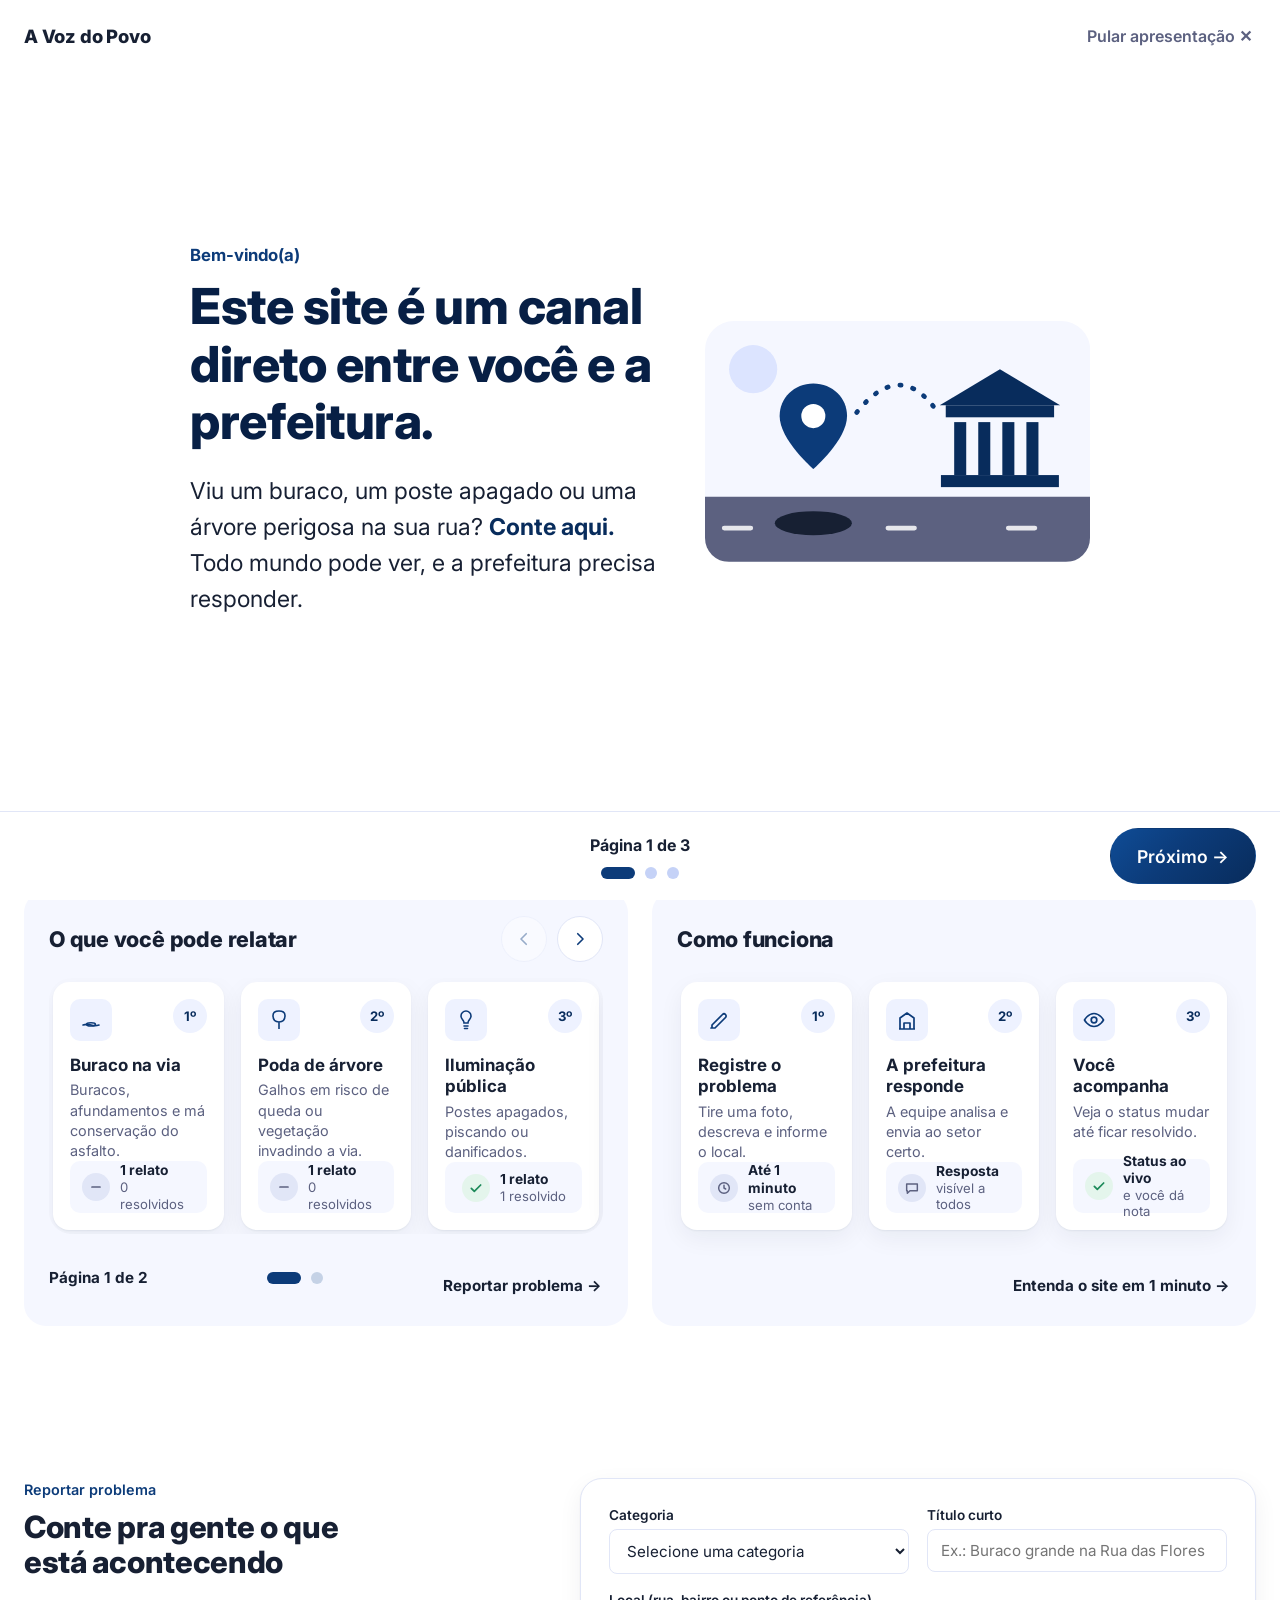
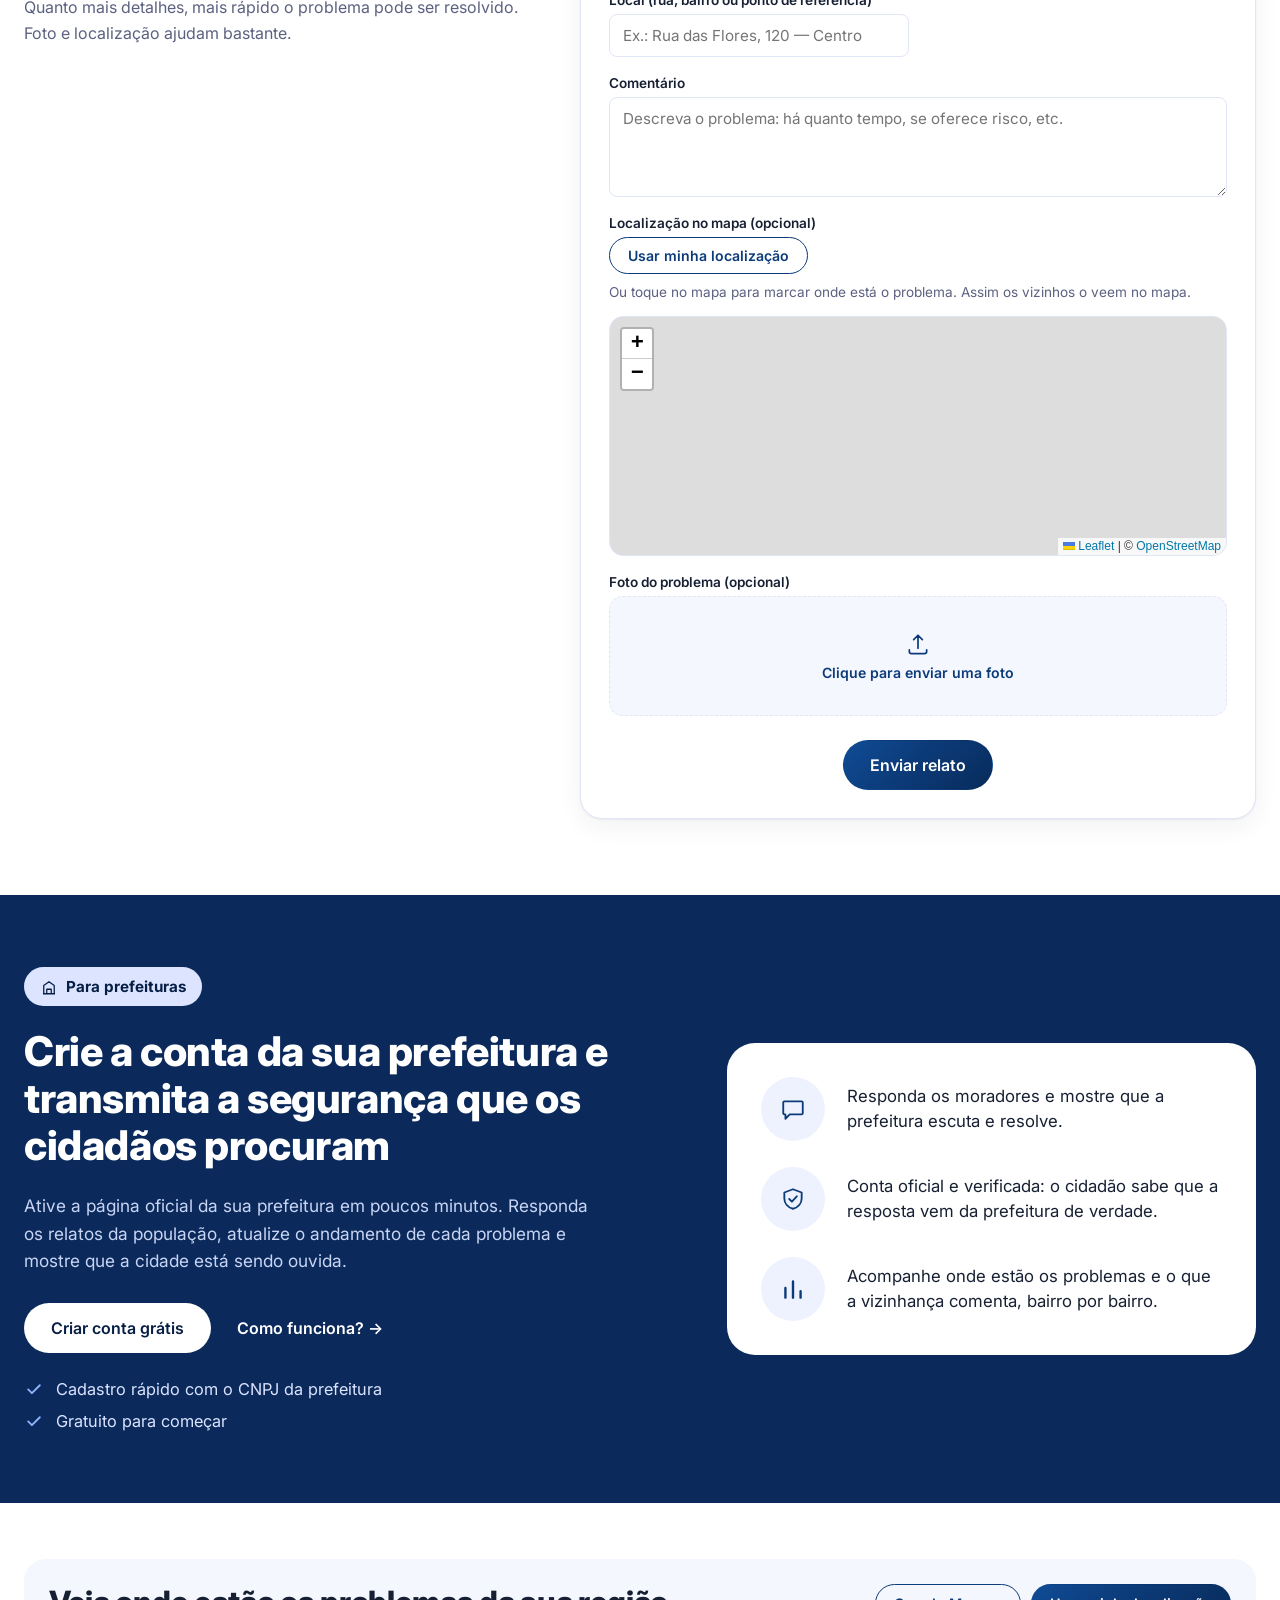
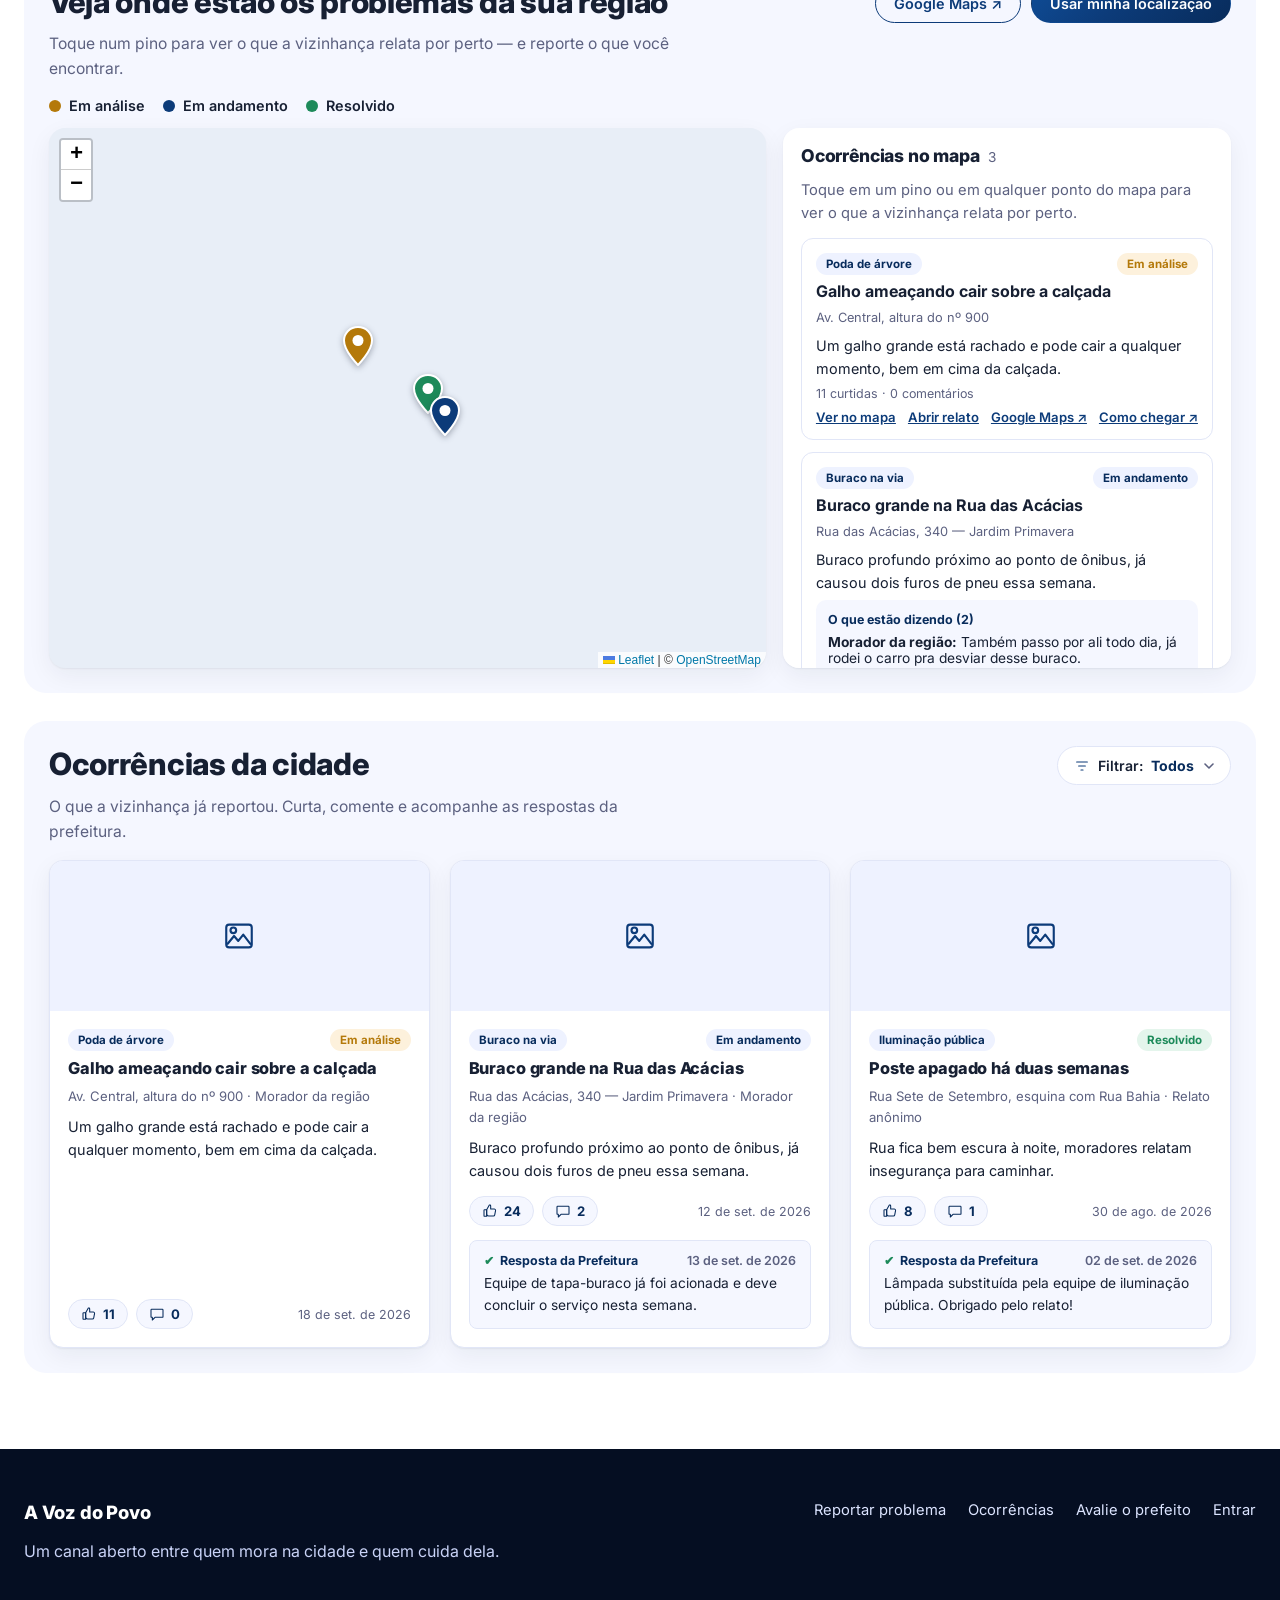
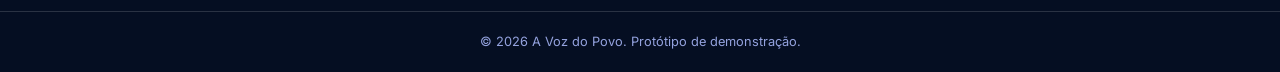
==== commit 84a2abb4: "Para prefeituras logo abaixo de Reportar problema e rodapé mais escuro para contrastar Co-Authored-B" ====
--- a/index.html
+++ b/index.html
@@ -257,6 +257,39 @@
     </div>
   </section>
 
+  <!-- PARA PREFEITURAS (logo abaixo de Reportar problema) -->
+  <section class="gov" id="para-prefeituras">
+  <div class="wrap gov-inner">
+    <div class="gov-copy">
+      <span class="gov-badge"><svg width="18" height="18" viewBox="0 0 24 24" fill="none" aria-hidden="true"><path d="M4 21h16M5 21V10l7-5 7 5v11M9 21v-6h6v6" stroke="currentColor" stroke-width="1.7" stroke-linejoin="round"/></svg> Para prefeituras</span>
+      <h2 class="gov-title">Crie a conta da sua prefeitura e transmita a segurança que os cidadãos procuram</h2>
+      <p class="gov-lead">Ative a página oficial da sua prefeitura em poucos minutos. Responda os relatos da população, atualize o andamento de cada problema e mostre que a cidade está sendo ouvida.</p>
+      <div class="gov-cta">
+        <a class="btn btn-light btn-lg" href="login.html?tipo=prefeitura#criar-conta">Criar conta grátis</a>
+        <a class="gov-more" href="para-prefeituras.html#como-funciona">Como funciona? <span aria-hidden="true">→</span></a>
+      </div>
+      <ul class="gov-checks">
+        <li><svg width="20" height="20" viewBox="0 0 24 24" fill="none" aria-hidden="true"><path d="m5 12.5 4.5 4.5L19 7.5" stroke="currentColor" stroke-width="2.2" stroke-linecap="round" stroke-linejoin="round"/></svg>Cadastro rápido com o CNPJ da prefeitura</li>
+        <li><svg width="20" height="20" viewBox="0 0 24 24" fill="none" aria-hidden="true"><path d="m5 12.5 4.5 4.5L19 7.5" stroke="currentColor" stroke-width="2.2" stroke-linecap="round" stroke-linejoin="round"/></svg>Gratuito para começar</li>
+      </ul>
+    </div>
+    <div class="gov-card">
+      <div class="gov-row">
+        <span class="gov-icon" aria-hidden="true"><svg width="26" height="26" viewBox="0 0 24 24" fill="none"><path d="M4 5h16a1 1 0 0 1 1 1v10a1 1 0 0 1-1 1H9l-4 4v-4H4a1 1 0 0 1-1-1V6a1 1 0 0 1 1-1Z" stroke="currentColor" stroke-width="1.7" stroke-linejoin="round"/></svg></span>
+        <p>Responda os moradores e mostre que a prefeitura escuta e resolve.</p>
+      </div>
+      <div class="gov-row">
+        <span class="gov-icon" aria-hidden="true"><svg width="26" height="26" viewBox="0 0 24 24" fill="none"><path d="M12 3 4 6v5.5c0 4.5 3.2 8.2 8 9.5 4.8-1.3 8-5 8-9.5V6l-8-3Z" stroke="currentColor" stroke-width="1.7" stroke-linejoin="round"/><path d="m8.5 12 2.5 2.5 4.5-5" stroke="currentColor" stroke-width="1.7" stroke-linecap="round" stroke-linejoin="round"/></svg></span>
+        <p>Conta oficial e verificada: o cidadão sabe que a resposta vem da prefeitura de verdade.</p>
+      </div>
+      <div class="gov-row">
+        <span class="gov-icon" aria-hidden="true"><svg width="26" height="26" viewBox="0 0 24 24" fill="none"><path d="M5 20V11M12 20V5M19 20v-6" stroke="currentColor" stroke-width="2.2" stroke-linecap="round"/></svg></span>
+        <p>Acompanhe onde estão os problemas e o que a vizinhança comenta, bairro por bairro.</p>
+      </div>
+    </div>
+  </div>
+</section>
+
   <!-- MAPA (primeiro: mostra o problema perto de você) -->
   <section class="section stack-section" id="mapa-secao">
     <div class="wrap duo-wrap">
@@ -320,37 +353,6 @@
       </div>
     </div>
   </section>
-<section class="gov" id="para-prefeituras">
-  <div class="wrap gov-inner">
-    <div class="gov-copy">
-      <span class="gov-badge"><svg width="18" height="18" viewBox="0 0 24 24" fill="none" aria-hidden="true"><path d="M4 21h16M5 21V10l7-5 7 5v11M9 21v-6h6v6" stroke="currentColor" stroke-width="1.7" stroke-linejoin="round"/></svg> Para prefeituras</span>
-      <h2 class="gov-title">Crie a conta da sua prefeitura e transmita a segurança que os cidadãos procuram</h2>
-      <p class="gov-lead">Ative a página oficial da sua prefeitura em poucos minutos. Responda os relatos da população, atualize o andamento de cada problema e mostre que a cidade está sendo ouvida.</p>
-      <div class="gov-cta">
-        <a class="btn btn-light btn-lg" href="login.html?tipo=prefeitura#criar-conta">Criar conta grátis</a>
-        <a class="gov-more" href="para-prefeituras.html#como-funciona">Como funciona? <span aria-hidden="true">→</span></a>
-      </div>
-      <ul class="gov-checks">
-        <li><svg width="20" height="20" viewBox="0 0 24 24" fill="none" aria-hidden="true"><path d="m5 12.5 4.5 4.5L19 7.5" stroke="currentColor" stroke-width="2.2" stroke-linecap="round" stroke-linejoin="round"/></svg>Cadastro rápido com o CNPJ da prefeitura</li>
-        <li><svg width="20" height="20" viewBox="0 0 24 24" fill="none" aria-hidden="true"><path d="m5 12.5 4.5 4.5L19 7.5" stroke="currentColor" stroke-width="2.2" stroke-linecap="round" stroke-linejoin="round"/></svg>Gratuito para começar</li>
-      </ul>
-    </div>
-    <div class="gov-card">
-      <div class="gov-row">
-        <span class="gov-icon" aria-hidden="true"><svg width="26" height="26" viewBox="0 0 24 24" fill="none"><path d="M4 5h16a1 1 0 0 1 1 1v10a1 1 0 0 1-1 1H9l-4 4v-4H4a1 1 0 0 1-1-1V6a1 1 0 0 1 1-1Z" stroke="currentColor" stroke-width="1.7" stroke-linejoin="round"/></svg></span>
-        <p>Responda os moradores e mostre que a prefeitura escuta e resolve.</p>
-      </div>
-      <div class="gov-row">
-        <span class="gov-icon" aria-hidden="true"><svg width="26" height="26" viewBox="0 0 24 24" fill="none"><path d="M12 3 4 6v5.5c0 4.5 3.2 8.2 8 9.5 4.8-1.3 8-5 8-9.5V6l-8-3Z" stroke="currentColor" stroke-width="1.7" stroke-linejoin="round"/><path d="m8.5 12 2.5 2.5 4.5-5" stroke="currentColor" stroke-width="1.7" stroke-linecap="round" stroke-linejoin="round"/></svg></span>
-        <p>Conta oficial e verificada: o cidadão sabe que a resposta vem da prefeitura de verdade.</p>
-      </div>
-      <div class="gov-row">
-        <span class="gov-icon" aria-hidden="true"><svg width="26" height="26" viewBox="0 0 24 24" fill="none"><path d="M5 20V11M12 20V5M19 20v-6" stroke="currentColor" stroke-width="2.2" stroke-linecap="round"/></svg></span>
-        <p>Acompanhe onde estão os problemas e o que a vizinhança comenta, bairro por bairro.</p>
-      </div>
-    </div>
-  </div>
-</section>
 </main>
 
 <footer class="site-footer">
--- a/styles.css
+++ b/styles.css
@@ -552,7 +552,7 @@
 .timeline-feitos li{font-size:.92rem; color:var(--ink);}
 
 /* ============ FOOTER ============ */
-.site-footer{background:var(--royal-deep); color:var(--white); padding:52px 0 20px;}
+.site-footer{background:#050E22; color:var(--white); padding:52px 0 20px;}
 .footer-inner{display:flex; justify-content:space-between; gap:30px; flex-wrap:wrap; padding-bottom:30px; border-bottom:1px solid rgba(255,255,255,.15);}
 .footer-links{display:flex; gap:22px; flex-wrap:wrap;}
 .footer-links a{text-decoration:none; color:#DCE4FF; font-size:.92rem;}
@@ -942,7 +942,7 @@
 /* ============ PARA PREFEITURAS ============ */
 .btn-light{background:var(--white); color:var(--royal-deep);}
 .btn-light:hover{background:var(--royal-light);}
-.gov{background:var(--royal-deep); color:var(--white); padding:72px 0;}
+.gov{background:#0B2A5B; color:var(--white); padding:72px 0;}
 .gov-inner{display:grid; grid-template-columns:1.1fr .9fr; gap:56px; align-items:center;}
 .gov-badge{
   display:inline-flex; align-items:center; gap:8px; background:#DCE4FF; color:var(--royal-deep);
@@ -1032,3 +1032,6 @@
 @media (max-width: 900px) and (min-width: 761px){
   .gov-inner{grid-template-columns:1fr;}
 }
+
+.gov + .stack-section{padding-top:56px;}
+@media (max-width: 760px){ .gov + .stack-section{padding-top:36px;} }
